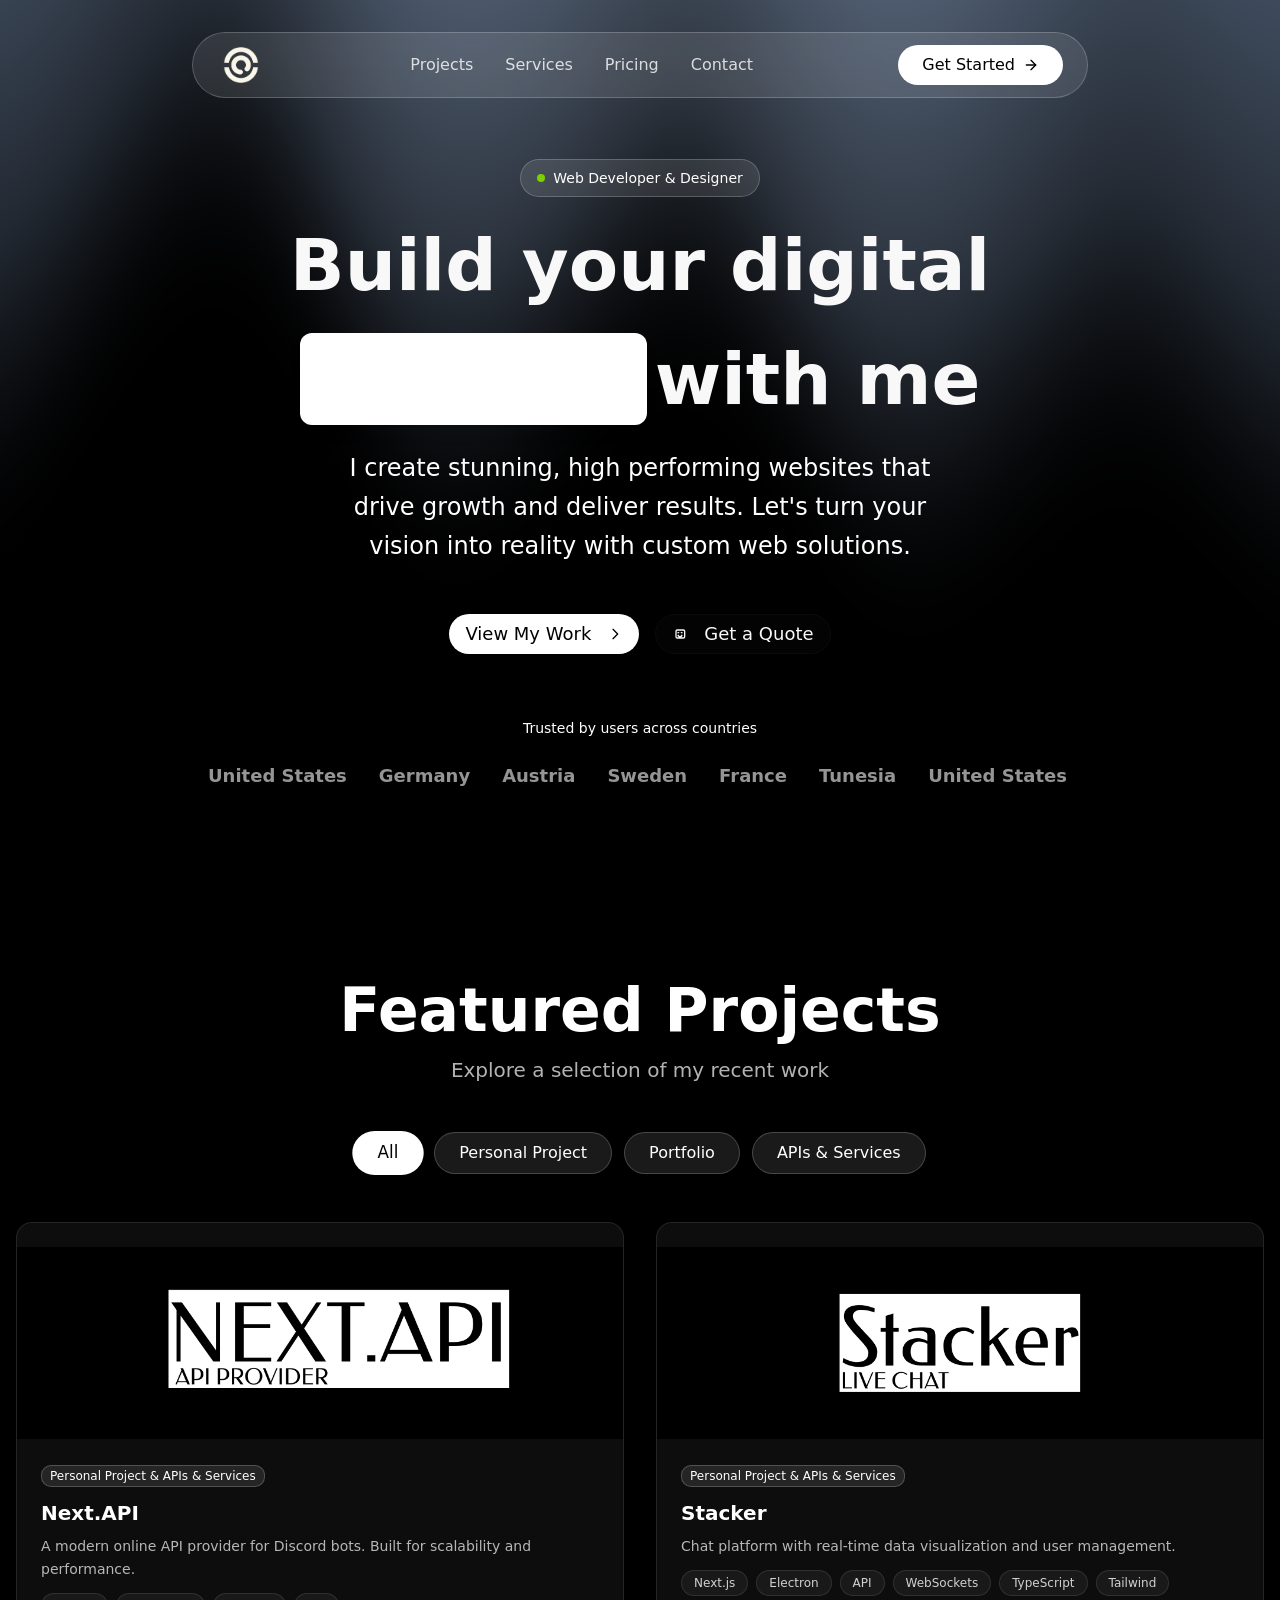
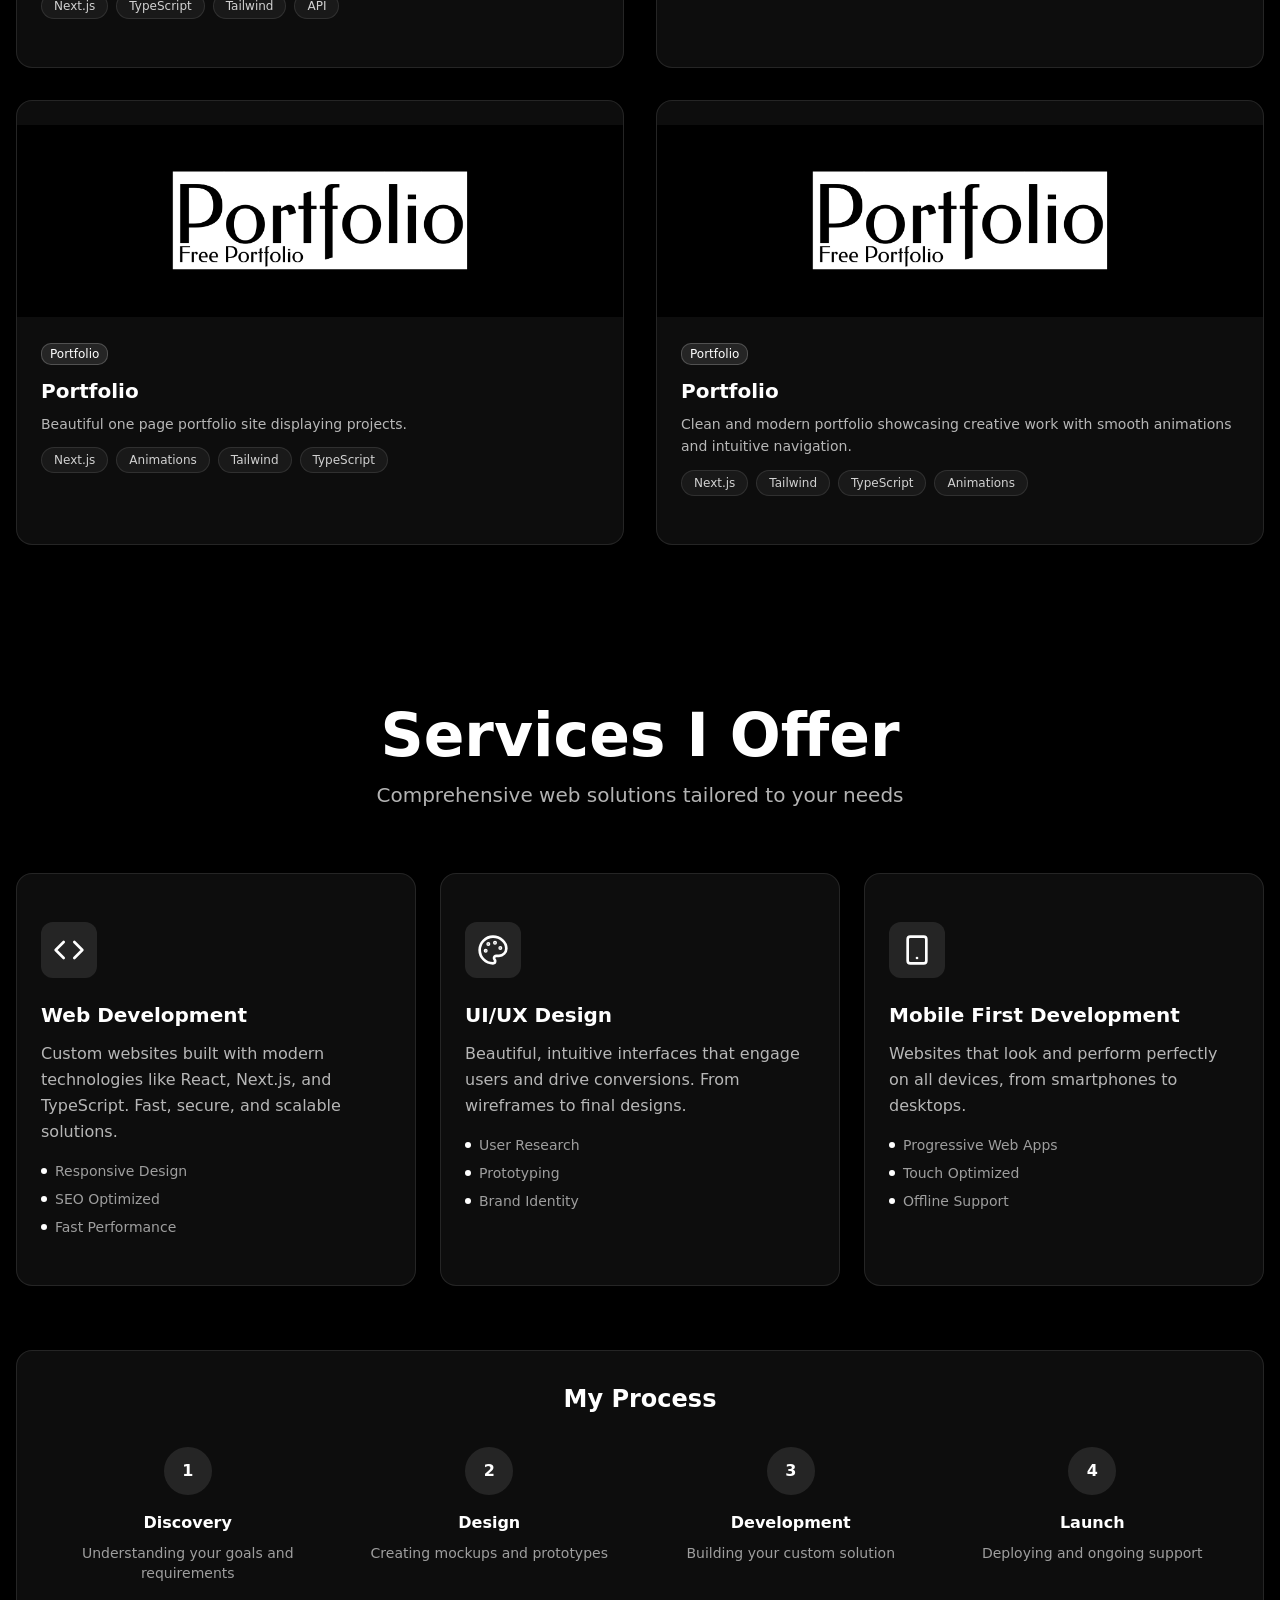
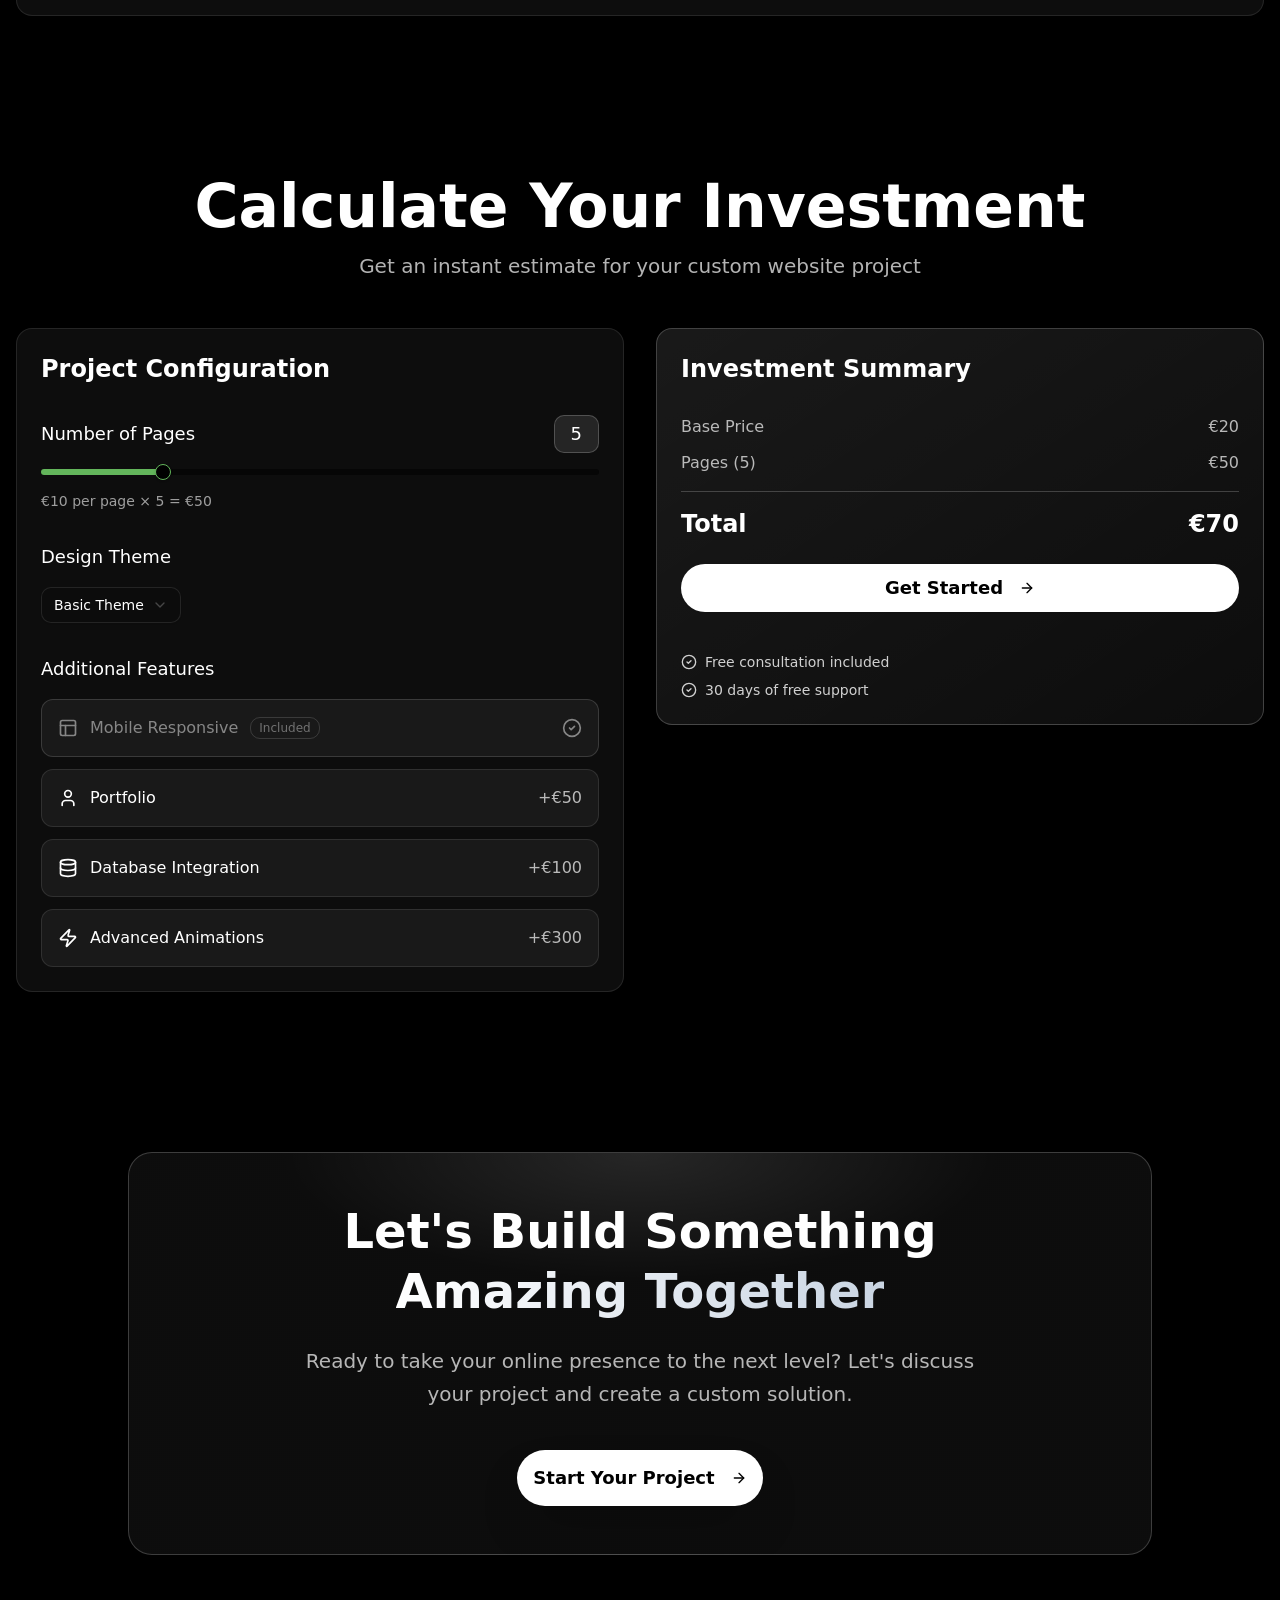
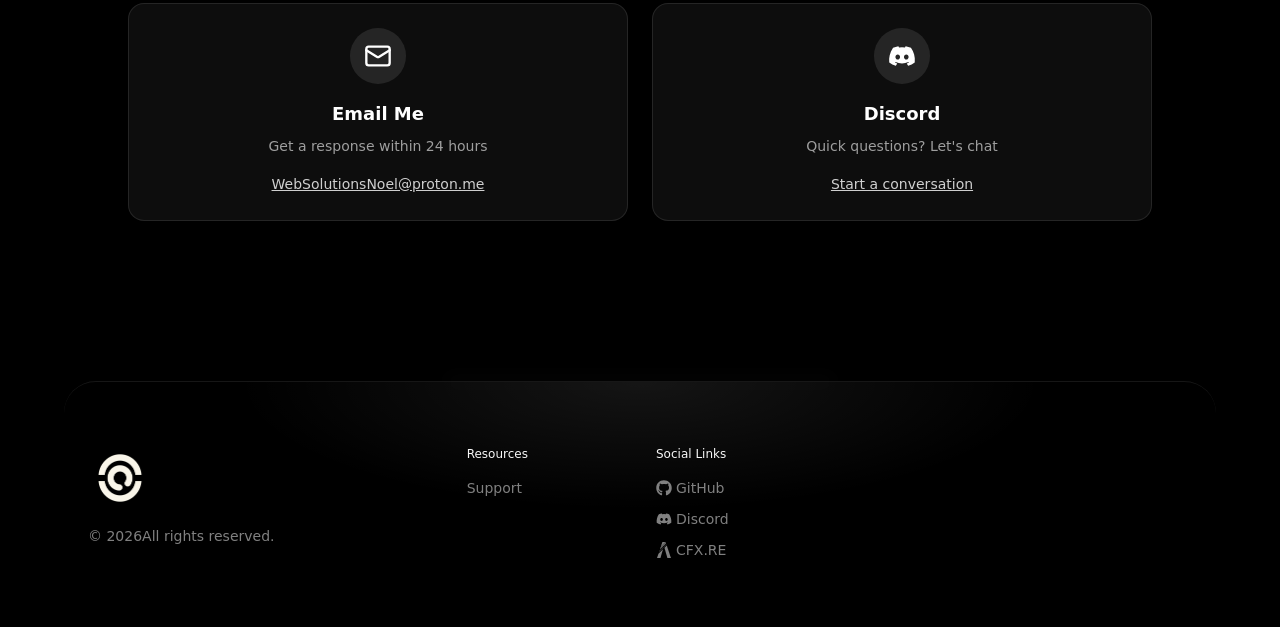
==== index.html @ 17b5c48a "Updates" ====
<!DOCTYPE html><html lang="en" class="dark"><head><meta charSet="utf-8"/><meta name="viewport" content="width=device-width, initial-scale=1"/><link rel="stylesheet" href="/_next/static/css/18ce98564cf520eb.css" data-precedence="next"/><link rel="stylesheet" href="/_next/static/css/416ecb03a6d5e87c.css" data-precedence="next"/><link rel="stylesheet" href="/_next/static/css/baee7882a41ba82a.css" data-precedence="next"/><link rel="preload" as="script" fetchPriority="low" href="/_next/static/chunks/webpack-cba8d3e4ab80542e.js"/><script src="/_next/static/chunks/fd9d1056-0615e1e217504726.js" async=""></script><script src="/_next/static/chunks/117-1be7ba964b44f80c.js" async=""></script><script src="/_next/static/chunks/main-app-a090657cf7859d7d.js" async=""></script><script src="/_next/static/chunks/30a37ab2-a32b960d9c6796cc.js" async=""></script><script src="/_next/static/chunks/8e1d74a4-1b5f8515a223e18b.js" async=""></script><script src="/_next/static/chunks/580-b83b6dfdb0a651ab.js" async=""></script><script src="/_next/static/chunks/app/page-b937901d88fe064f.js" async=""></script><script src="/_next/static/chunks/app/layout-2f28a47fcba1e116.js" async=""></script><title>Noel Portfolio</title><meta name="description" content="I&#x27;m a professional web developer creating stunning, high performing websites. View my projects and get a custom quote for your next website."/><script src="/_next/static/chunks/polyfills-42372ed130431b0a.js" noModule=""></script></head><body class="font-sans antialiased __variable_b75cb0 __variable_97f5e1"><!--$--><div class="fixed inset-0 bg-black pointer-events-none transition-opacity duration-300 ease-in-out z-100 opacity-0"></div><div class="transition-opacity duration-500 ease-in-out opacity-100"><div class="min-h-screen bg-black overflow-hidden"><main class="min-h-screen relative overflow-hidden"><div class="fixed inset-0 w-full h-full"><div class="aurora-container"></div></div><div class="relative z-10"><nav class="fixed top-4 md:top-8 left-1/2 -translate-x-1/2 z-50 transition-all duration-500 translate-y-0 opacity-100 opacity-0 translate-y-4" style="transition:opacity 0.8s ease-out, transform 0.8s ease-out"><div class="w-[90vw] max-w-xs md:max-w-4xl mx-auto"><div class="bg-white/10 backdrop-blur-md border border-white/20 rounded-full px-4 py-3 md:px-6 md:py-2"><div class="flex items-center justify-between"><a class="flex items-center hover:scale-105 transition-transform duration-200 cursor-pointer" href="/"><div class="w-10 h-10 md:w-12 md:h-12 flex items-center justify-center"><img alt="Noel Logo" loading="lazy" width="40" height="40" decoding="async" data-nimg="1" class="w-full h-full object-contain" style="color:transparent" src="/images/logo.png"/></div></a><div class="hidden md:flex items-center space-x-8"><button class="text-white/80 hover:text-white hover:scale-105 transition-all duration-200 font-medium cursor-pointer">Projects</button><button class="text-white/80 hover:text-white hover:scale-105 transition-all duration-200 font-medium cursor-pointer">Services</button><button class="text-white/80 hover:text-white hover:scale-105 transition-all duration-200 font-medium cursor-pointer">Pricing</button><button class="text-white/80 hover:text-white hover:scale-105 transition-all duration-200 font-medium cursor-pointer">Contact</button></div><div class="hidden md:block"><button class="relative bg-white hover:bg-gray-50 text-black font-medium px-6 py-2 rounded-full flex items-center transition-all duration-300 hover:scale-105 hover:shadow-lg cursor-pointer group"><span class="mr-2">Get Started</span><svg xmlns="http://www.w3.org/2000/svg" width="16" height="16" viewBox="0 0 24 24" fill="none" stroke="currentColor" stroke-width="2" stroke-linecap="round" stroke-linejoin="round" class="lucide lucide-arrow-right transition-transform duration-300 group-hover:translate-x-1"><path d="M5 12h14"></path><path d="m12 5 7 7-7 7"></path></svg></button></div><button class="md:hidden text-white hover:scale-110 transition-transform duration-200 cursor-pointer"><div class="relative w-6 h-6"><svg xmlns="http://www.w3.org/2000/svg" width="24" height="24" viewBox="0 0 24 24" fill="none" stroke="currentColor" stroke-width="2" stroke-linecap="round" stroke-linejoin="round" class="lucide lucide-menu absolute inset-0 transition-all duration-300 opacity-100 rotate-0 scale-100"><line x1="4" x2="20" y1="12" y2="12"></line><line x1="4" x2="20" y1="6" y2="6"></line><line x1="4" x2="20" y1="18" y2="18"></line></svg><svg xmlns="http://www.w3.org/2000/svg" width="24" height="24" viewBox="0 0 24 24" fill="none" stroke="currentColor" stroke-width="2" stroke-linecap="round" stroke-linejoin="round" class="lucide lucide-x absolute inset-0 transition-all duration-300 opacity-0 -rotate-180 scale-75"><path d="M18 6 6 18"></path><path d="m6 6 12 12"></path></svg></div></button></div></div></div><div class="md:hidden relative"><div class="fixed inset-0 bg-black/20 backdrop-blur-sm transition-all duration-300 opacity-0 pointer-events-none" style="top:0;left:0;right:0;bottom:0;z-index:-1"></div><div class="mt-2 w-[90vw] max-w-xs mx-auto transition-all duration-500 ease-out transform-gpu opacity-0 -translate-y-8 scale-95 pointer-events-none"><div class="bg-white/10 backdrop-blur-md border border-white/20 rounded-2xl p-4 shadow-2xl"><div class="flex flex-col space-y-1"><button class="text-white/80 hover:text-white hover:bg-white/10 rounded-lg px-3 py-3 text-left transition-all duration-300 font-medium cursor-pointer transform hover:scale-[1.02] hover:translate-x-1 " style="animation-delay:0ms">Projects</button><button class="text-white/80 hover:text-white hover:bg-white/10 rounded-lg px-3 py-3 text-left transition-all duration-300 font-medium cursor-pointer transform hover:scale-[1.02] hover:translate-x-1 " style="animation-delay:0ms">Services</button><button class="text-white/80 hover:text-white hover:bg-white/10 rounded-lg px-3 py-3 text-left transition-all duration-300 font-medium cursor-pointer transform hover:scale-[1.02] hover:translate-x-1 " style="animation-delay:0ms">Pricing</button><button class="text-white/80 hover:text-white hover:bg-white/10 rounded-lg px-3 py-3 text-left transition-all duration-300 font-medium cursor-pointer transform hover:scale-[1.02] hover:translate-x-1 " style="animation-delay:0ms">Contact</button><div class="h-px bg-white/10 my-2"></div><button class="relative bg-white hover:bg-gray-50 text-black font-medium px-6 py-3 rounded-full flex items-center transition-all duration-300 hover:scale-105 hover:shadow-lg cursor-pointer group transform " style="animation-delay:0ms"><span class="mr-2">Get Started</span><svg xmlns="http://www.w3.org/2000/svg" width="16" height="16" viewBox="0 0 24 24" fill="none" stroke="currentColor" stroke-width="2" stroke-linecap="round" stroke-linejoin="round" class="lucide lucide-arrow-right transition-transform duration-300 group-hover:translate-x-1"><path d="M5 12h14"></path><path d="m12 5 7 7-7 7"></path></svg></button></div></div></div></div></nav><section class="min-h-screen flex items-center justify-center px-4 py-20 relative"><div class="max-w-4xl mx-auto text-center relative z-10 animate-fade-in-hero"><div class="inline-flex items-center px-4 py-2 rounded-full bg-white/10 backdrop-blur-md border border-white/20 text-white text-sm font-medium mb-8 mt-12 animate-fade-in-badge"><span class="w-2 h-2 bg-lime-500 rounded-full mr-2 animate-pulse"></span>Web Developer &amp; Designer</div><h1 class="text-3xl sm:text-4xl md:text-6xl lg:text-7xl font-bold text-balance mb-6 animate-fade-in-heading"><span class="text-foreground">Build your digital</span><br/><span class="inline-flex items-center justify-center flex-wrap gap-2 mt-4 sm:mt-6 md:mt-8"><span class="text-rotate px-2 sm:px-2 md:px-3 bg-white text-black overflow-hidden py-1 sm:py-1 md:py-2 justify-center rounded-lg shadow-lg"><span class="text-rotate-sr-only">Presence</span><span class="text-rotate" aria-hidden="true"><span class="text-rotate-word overflow-hidden pb-1 sm:pb-1 md:pb-1"><span class="text-rotate-element" style="transform:none">P</span><span class="text-rotate-element" style="transform:none">r</span><span class="text-rotate-element" style="transform:none">e</span><span class="text-rotate-element" style="transform:none">s</span><span class="text-rotate-element" style="transform:none">e</span><span class="text-rotate-element" style="transform:none">n</span><span class="text-rotate-element" style="transform:none">c</span><span class="text-rotate-element" style="transform:none">e</span></span></span></span><span class="text-foreground">with me</span></span></h1><p class="text-base sm:text-xl md:text-2xl text-white text-balance max-w-sm sm:max-w-3xl mx-auto mb-8 sm:mb-12 leading-relaxed px-4 sm:px-0 animate-fade-in-subheading font-light">I create stunning, high performing websites that drive growth and deliver results. Let&#x27;s turn your vision into reality with custom web solutions.</p><div class="flex flex-col sm:flex-row items-center justify-center gap-4 mb-8 sm:mb-16 animate-fade-in-buttons"><button data-slot="button" class="inline-flex items-center justify-center gap-2 whitespace-nowrap disabled:pointer-events-none disabled:opacity-50 [&amp;_svg]:pointer-events-none [&amp;_svg:not([class*=&#x27;size-&#x27;])]:size-4 shrink-0 [&amp;_svg]:shrink-0 outline-none focus-visible:border-ring focus-visible:ring-ring/50 focus-visible:ring-[3px] aria-invalid:ring-destructive/20 dark:aria-invalid:ring-destructive/40 aria-invalid:border-destructive shadow-xs h-10 has-[&gt;svg]:px-4 bg-white text-black rounded-full px-8 py-4 text-lg font-medium transition-all duration-300 hover:bg-gray-50 hover:scale-105 hover:shadow-lg group cursor-pointer relative overflow-hidden">View My Work<svg class="ml-2 h-5 w-5 group-hover:translate-x-1 transition-transform" fill="none" stroke="currentColor" viewBox="0 0 24 24"><path stroke-linecap="round" stroke-linejoin="round" stroke-width="2" d="M9 5l7 7-7 7"></path></svg></button><button data-slot="button" class="inline-flex items-center justify-center gap-2 whitespace-nowrap disabled:pointer-events-none disabled:opacity-50 [&amp;_svg]:pointer-events-none [&amp;_svg:not([class*=&#x27;size-&#x27;])]:size-4 shrink-0 [&amp;_svg]:shrink-0 outline-none focus-visible:border-ring focus-visible:ring-ring/50 focus-visible:ring-[3px] aria-invalid:ring-destructive/20 dark:aria-invalid:ring-destructive/40 aria-invalid:border-destructive border shadow-xs hover:text-accent-foreground dark:bg-input/30 dark:border-input dark:hover:bg-input/50 h-10 has-[&gt;svg]:px-4 rounded-full px-8 py-4 text-lg font-medium border-border hover:bg-accent transition-all duration-200 hover:scale-105 group bg-transparent cursor-pointer"><svg class="mr-2 h-5 w-5 group-hover:scale-110 transition-transform" fill="none" stroke="currentColor" viewBox="0 0 24 24"><path stroke-linecap="round" stroke-linejoin="round" stroke-width="2" d="M14.828 14.828a4 4 0 01-5.656 0M9 10h1m4 0h1m-6 4h1m4 0h1m-6-8h8a2 2 0 012 2v8a2 2 0 01-2 2H8a2 2 0 01-2-2V8a2 2 0 012-2z"></path></svg>Get a Quote</button></div><div class="text-center px-4 hidden sm:block overflow-hidden animate-fade-in-trust"><p class="text-sm text-white mb-6">Trusted by users across countries</p><div class="relative overflow-hidden w-full max-w-4xl mx-auto"><div class="flex items-center gap-8 opacity-60 hover:opacity-80 transition-all duration-500 animate-slide-left"><div class="flex items-center gap-8 whitespace-nowrap"><div class="text-base sm:text-lg font-semibold">United States</div><div class="text-base sm:text-lg font-semibold">Germany</div><div class="text-base sm:text-lg font-semibold">Austria</div><div class="text-base sm:text-lg font-semibold">Sweden</div><div class="text-base sm:text-lg font-semibold">France</div><div class="text-base sm:text-lg font-semibold">Tunesia</div></div><div class="flex items-center gap-8 whitespace-nowrap"><div class="text-base sm:text-lg font-semibold">United States</div><div class="text-base sm:text-lg font-semibold">Germany</div><div class="text-base sm:text-lg font-semibold">Austria</div><div class="text-base sm:text-lg font-semibold">Sweden</div><div class="text-base sm:text-lg font-semibold">France</div><div class="text-base sm:text-lg font-semibold">Tunesia</div></div></div></div></div><div class="text-center px-4 mb-8 sm:hidden overflow-hidden animate-fade-in-trust"><p class="text-sm text-white mb-6">Trusted by users across countries</p><div class="relative overflow-hidden w-full max-w-sm mx-auto"><div class="absolute left-0 top-0 w-8 h-full bg-linear-to-r from-black to-transparent z-10 pointer-events-none"></div><div class="absolute right-0 top-0 w-8 h-full bg-linear-to-l from-black to-transparent z-10 pointer-events-none"></div><div class="flex items-center gap-6 opacity-60 animate-slide-left-mobile"><div class="flex items-center gap-6 whitespace-nowrap"><div class="text-sm font-semibold">United States</div><div class="text-sm font-semibold">Germany</div><div class="text-sm font-semibold">Austria</div><div class="text-sm font-semibold">Sweden</div><div class="text-sm font-semibold">France</div><div class="text-sm font-semibold">Tunesia</div></div><div class="flex items-center gap-6 whitespace-nowrap"><div class="text-sm font-semibold">United States</div><div class="text-sm font-semibold">Germany</div><div class="text-sm font-semibold">Austria</div><div class="text-sm font-semibold">Sweden</div><div class="text-sm font-semibold">France</div><div class="text-sm font-semibold">Tunesia</div></div></div></div></div></div></section><section id="projects" class="py-20 px-4 relative"><div class="max-w-7xl mx-auto"><div class="text-center mb-12"><h2 class="text-4xl sm:text-5xl md:text-6xl font-bold text-white mb-4 text-balance">Featured Projects</h2><p class="text-lg sm:text-xl text-white/70 max-w-2xl mx-auto text-balance">Explore a selection of my recent work</p></div><div class="flex flex-wrap justify-center gap-3 mb-12"><button class="px-6 py-2 rounded-full font-medium transition-all duration-300 bg-white text-black shadow-lg scale-105">All</button><button class="px-6 py-2 rounded-full font-medium transition-all duration-300 bg-white/10 text-white hover:bg-white/20 border border-white/20">Personal Project</button><button class="px-6 py-2 rounded-full font-medium transition-all duration-300 bg-white/10 text-white hover:bg-white/20 border border-white/20">Portfolio</button><button class="px-6 py-2 rounded-full font-medium transition-all duration-300 bg-white/10 text-white hover:bg-white/20 border border-white/20">APIs &amp; Services</button></div><div class="grid grid-cols-1 md:grid-cols-2 lg:grid-cols-2 gap-8"><div data-slot="card" class="text-card-foreground flex flex-col gap-6 rounded-xl border py-6 shadow-sm bg-white/5 backdrop-blur-md border-white/10 hover:border-white/30 transition-all duration-300 hover:scale-105 group overflow-hidden" style="animation:fade-in-up 0.6s ease-out forwards;animation-delay:0ms;opacity:0"><div data-slot="card-content" class="p-0"><div class="relative h-48 overflow-hidden"><img alt="Next.API" loading="lazy" decoding="async" data-nimg="fill" class="object-cover transition-transform duration-500 group-hover:scale-110" style="position:absolute;height:100%;width:100%;left:0;top:0;right:0;bottom:0;color:transparent" src="/images/NextAPI.png"/><div class="absolute inset-0 bg-linear-to-t from-black/60 to-transparent opacity-0 group-hover:opacity-100 transition-opacity duration-300"></div><div class="absolute inset-0 flex items-center justify-center gap-4 opacity-0 group-hover:opacity-100 transition-opacity duration-300"><a href="#" class="p-3 bg-white rounded-full hover:scale-110 transition-transform" aria-label="View live site"><svg xmlns="http://www.w3.org/2000/svg" width="24" height="24" viewBox="0 0 24 24" fill="none" stroke="currentColor" stroke-width="2" stroke-linecap="round" stroke-linejoin="round" class="lucide lucide-external-link w-5 h-5 text-black"><path d="M15 3h6v6"></path><path d="M10 14 21 3"></path><path d="M18 13v6a2 2 0 0 1-2 2H5a2 2 0 0 1-2-2V8a2 2 0 0 1 2-2h6"></path></svg></a><a href="#" class="p-3 bg-white rounded-full hover:scale-110 transition-transform" aria-label="View source code"><svg xmlns="http://www.w3.org/2000/svg" width="24" height="24" viewBox="0 0 24 24" fill="none" stroke="currentColor" stroke-width="2" stroke-linecap="round" stroke-linejoin="round" class="lucide lucide-github w-5 h-5 text-black"><path d="M15 22v-4a4.8 4.8 0 0 0-1-3.5c3 0 6-2 6-5.5.08-1.25-.27-2.48-1-3.5.28-1.15.28-2.35 0-3.5 0 0-1 0-3 1.5-2.64-.5-5.36-.5-8 0C6 2 5 2 5 2c-.3 1.15-.3 2.35 0 3.5A5.403 5.403 0 0 0 4 9c0 3.5 3 5.5 6 5.5-.39.49-.68 1.05-.85 1.65-.17.6-.22 1.23-.15 1.85v4"></path><path d="M9 18c-4.51 2-5-2-7-2"></path></svg></a></div></div><div class="p-6"><div class="mb-3"><span data-slot="badge" class="inline-flex items-center justify-center rounded-md border px-2 py-0.5 text-xs font-medium w-fit whitespace-nowrap shrink-0 [&amp;&gt;svg]:size-3 gap-1 [&amp;&gt;svg]:pointer-events-none focus-visible:border-ring focus-visible:ring-ring/50 focus-visible:ring-[3px] aria-invalid:ring-destructive/20 dark:aria-invalid:ring-destructive/40 aria-invalid:border-destructive transition-[color,box-shadow] overflow-hidden [a&amp;]:hover:bg-secondary/90 bg-white/10 text-white border-white/20 mb-3">Personal Project &amp; APIs &amp; Services</span><h3 class="text-xl font-bold text-white mb-2">Next.API</h3><p class="text-white/70 text-sm leading-relaxed">A modern online API provider for Discord bots. Built for scalability and performance.</p></div><div class="flex flex-wrap gap-2"><span class="text-xs px-3 py-1 bg-white/5 border border-white/10 rounded-full text-white/80">Next.js</span><span class="text-xs px-3 py-1 bg-white/5 border border-white/10 rounded-full text-white/80">TypeScript</span><span class="text-xs px-3 py-1 bg-white/5 border border-white/10 rounded-full text-white/80">Tailwind</span><span class="text-xs px-3 py-1 bg-white/5 border border-white/10 rounded-full text-white/80">API</span></div></div></div></div><div data-slot="card" class="text-card-foreground flex flex-col gap-6 rounded-xl border py-6 shadow-sm bg-white/5 backdrop-blur-md border-white/10 hover:border-white/30 transition-all duration-300 hover:scale-105 group overflow-hidden" style="animation:fade-in-up 0.6s ease-out forwards;animation-delay:100ms;opacity:0"><div data-slot="card-content" class="p-0"><div class="relative h-48 overflow-hidden"><img alt="Stacker" loading="lazy" decoding="async" data-nimg="fill" class="object-cover transition-transform duration-500 group-hover:scale-110" style="position:absolute;height:100%;width:100%;left:0;top:0;right:0;bottom:0;color:transparent" src="/images/Stacker.png"/><div class="absolute inset-0 bg-linear-to-t from-black/60 to-transparent opacity-0 group-hover:opacity-100 transition-opacity duration-300"></div><div class="absolute inset-0 flex items-center justify-center gap-4 opacity-0 group-hover:opacity-100 transition-opacity duration-300"><a href="#" class="p-3 bg-white rounded-full hover:scale-110 transition-transform" aria-label="View live site"><svg xmlns="http://www.w3.org/2000/svg" width="24" height="24" viewBox="0 0 24 24" fill="none" stroke="currentColor" stroke-width="2" stroke-linecap="round" stroke-linejoin="round" class="lucide lucide-external-link w-5 h-5 text-black"><path d="M15 3h6v6"></path><path d="M10 14 21 3"></path><path d="M18 13v6a2 2 0 0 1-2 2H5a2 2 0 0 1-2-2V8a2 2 0 0 1 2-2h6"></path></svg></a><a href="#" class="p-3 bg-white rounded-full hover:scale-110 transition-transform" aria-label="View source code"><svg xmlns="http://www.w3.org/2000/svg" width="24" height="24" viewBox="0 0 24 24" fill="none" stroke="currentColor" stroke-width="2" stroke-linecap="round" stroke-linejoin="round" class="lucide lucide-github w-5 h-5 text-black"><path d="M15 22v-4a4.8 4.8 0 0 0-1-3.5c3 0 6-2 6-5.5.08-1.25-.27-2.48-1-3.5.28-1.15.28-2.35 0-3.5 0 0-1 0-3 1.5-2.64-.5-5.36-.5-8 0C6 2 5 2 5 2c-.3 1.15-.3 2.35 0 3.5A5.403 5.403 0 0 0 4 9c0 3.5 3 5.5 6 5.5-.39.49-.68 1.05-.85 1.65-.17.6-.22 1.23-.15 1.85v4"></path><path d="M9 18c-4.51 2-5-2-7-2"></path></svg></a></div></div><div class="p-6"><div class="mb-3"><span data-slot="badge" class="inline-flex items-center justify-center rounded-md border px-2 py-0.5 text-xs font-medium w-fit whitespace-nowrap shrink-0 [&amp;&gt;svg]:size-3 gap-1 [&amp;&gt;svg]:pointer-events-none focus-visible:border-ring focus-visible:ring-ring/50 focus-visible:ring-[3px] aria-invalid:ring-destructive/20 dark:aria-invalid:ring-destructive/40 aria-invalid:border-destructive transition-[color,box-shadow] overflow-hidden [a&amp;]:hover:bg-secondary/90 bg-white/10 text-white border-white/20 mb-3">Personal Project &amp; APIs &amp; Services</span><h3 class="text-xl font-bold text-white mb-2">Stacker</h3><p class="text-white/70 text-sm leading-relaxed">Chat platform with real-time data visualization and user management.</p></div><div class="flex flex-wrap gap-2"><span class="text-xs px-3 py-1 bg-white/5 border border-white/10 rounded-full text-white/80">Next.js</span><span class="text-xs px-3 py-1 bg-white/5 border border-white/10 rounded-full text-white/80">Electron</span><span class="text-xs px-3 py-1 bg-white/5 border border-white/10 rounded-full text-white/80">API</span><span class="text-xs px-3 py-1 bg-white/5 border border-white/10 rounded-full text-white/80">WebSockets</span><span class="text-xs px-3 py-1 bg-white/5 border border-white/10 rounded-full text-white/80">TypeScript</span><span class="text-xs px-3 py-1 bg-white/5 border border-white/10 rounded-full text-white/80">Tailwind</span></div></div></div></div><div data-slot="card" class="text-card-foreground flex flex-col gap-6 rounded-xl border py-6 shadow-sm bg-white/5 backdrop-blur-md border-white/10 hover:border-white/30 transition-all duration-300 hover:scale-105 group overflow-hidden" style="animation:fade-in-up 0.6s ease-out forwards;animation-delay:200ms;opacity:0"><div data-slot="card-content" class="p-0"><div class="relative h-48 overflow-hidden"><img alt="Portfolio" loading="lazy" decoding="async" data-nimg="fill" class="object-cover transition-transform duration-500 group-hover:scale-110" style="position:absolute;height:100%;width:100%;left:0;top:0;right:0;bottom:0;color:transparent" src="/images/Portfolio.png"/><div class="absolute inset-0 bg-linear-to-t from-black/60 to-transparent opacity-0 group-hover:opacity-100 transition-opacity duration-300"></div><div class="absolute inset-0 flex items-center justify-center gap-4 opacity-0 group-hover:opacity-100 transition-opacity duration-300"><a href="#" class="p-3 bg-white rounded-full hover:scale-110 transition-transform" aria-label="View live site"><svg xmlns="http://www.w3.org/2000/svg" width="24" height="24" viewBox="0 0 24 24" fill="none" stroke="currentColor" stroke-width="2" stroke-linecap="round" stroke-linejoin="round" class="lucide lucide-external-link w-5 h-5 text-black"><path d="M15 3h6v6"></path><path d="M10 14 21 3"></path><path d="M18 13v6a2 2 0 0 1-2 2H5a2 2 0 0 1-2-2V8a2 2 0 0 1 2-2h6"></path></svg></a><a href="#" class="p-3 bg-white rounded-full hover:scale-110 transition-transform" aria-label="View source code"><svg xmlns="http://www.w3.org/2000/svg" width="24" height="24" viewBox="0 0 24 24" fill="none" stroke="currentColor" stroke-width="2" stroke-linecap="round" stroke-linejoin="round" class="lucide lucide-github w-5 h-5 text-black"><path d="M15 22v-4a4.8 4.8 0 0 0-1-3.5c3 0 6-2 6-5.5.08-1.25-.27-2.48-1-3.5.28-1.15.28-2.35 0-3.5 0 0-1 0-3 1.5-2.64-.5-5.36-.5-8 0C6 2 5 2 5 2c-.3 1.15-.3 2.35 0 3.5A5.403 5.403 0 0 0 4 9c0 3.5 3 5.5 6 5.5-.39.49-.68 1.05-.85 1.65-.17.6-.22 1.23-.15 1.85v4"></path><path d="M9 18c-4.51 2-5-2-7-2"></path></svg></a></div></div><div class="p-6"><div class="mb-3"><span data-slot="badge" class="inline-flex items-center justify-center rounded-md border px-2 py-0.5 text-xs font-medium w-fit whitespace-nowrap shrink-0 [&amp;&gt;svg]:size-3 gap-1 [&amp;&gt;svg]:pointer-events-none focus-visible:border-ring focus-visible:ring-ring/50 focus-visible:ring-[3px] aria-invalid:ring-destructive/20 dark:aria-invalid:ring-destructive/40 aria-invalid:border-destructive transition-[color,box-shadow] overflow-hidden [a&amp;]:hover:bg-secondary/90 bg-white/10 text-white border-white/20 mb-3">Portfolio</span><h3 class="text-xl font-bold text-white mb-2">Portfolio</h3><p class="text-white/70 text-sm leading-relaxed">Beautiful one page portfolio site displaying projects.</p></div><div class="flex flex-wrap gap-2"><span class="text-xs px-3 py-1 bg-white/5 border border-white/10 rounded-full text-white/80">Next.js</span><span class="text-xs px-3 py-1 bg-white/5 border border-white/10 rounded-full text-white/80">Animations</span><span class="text-xs px-3 py-1 bg-white/5 border border-white/10 rounded-full text-white/80">Tailwind</span><span class="text-xs px-3 py-1 bg-white/5 border border-white/10 rounded-full text-white/80">TypeScript</span></div></div></div></div><div data-slot="card" class="text-card-foreground flex flex-col gap-6 rounded-xl border py-6 shadow-sm bg-white/5 backdrop-blur-md border-white/10 hover:border-white/30 transition-all duration-300 hover:scale-105 group overflow-hidden" style="animation:fade-in-up 0.6s ease-out forwards;animation-delay:300ms;opacity:0"><div data-slot="card-content" class="p-0"><div class="relative h-48 overflow-hidden"><img alt="Portfolio" loading="lazy" decoding="async" data-nimg="fill" class="object-cover transition-transform duration-500 group-hover:scale-110" style="position:absolute;height:100%;width:100%;left:0;top:0;right:0;bottom:0;color:transparent" src="/images/Portfolio.png"/><div class="absolute inset-0 bg-linear-to-t from-black/60 to-transparent opacity-0 group-hover:opacity-100 transition-opacity duration-300"></div><div class="absolute inset-0 flex items-center justify-center gap-4 opacity-0 group-hover:opacity-100 transition-opacity duration-300"><a href="#" class="p-3 bg-white rounded-full hover:scale-110 transition-transform" aria-label="View live site"><svg xmlns="http://www.w3.org/2000/svg" width="24" height="24" viewBox="0 0 24 24" fill="none" stroke="currentColor" stroke-width="2" stroke-linecap="round" stroke-linejoin="round" class="lucide lucide-external-link w-5 h-5 text-black"><path d="M15 3h6v6"></path><path d="M10 14 21 3"></path><path d="M18 13v6a2 2 0 0 1-2 2H5a2 2 0 0 1-2-2V8a2 2 0 0 1 2-2h6"></path></svg></a><a href="#" class="p-3 bg-white rounded-full hover:scale-110 transition-transform" aria-label="View source code"><svg xmlns="http://www.w3.org/2000/svg" width="24" height="24" viewBox="0 0 24 24" fill="none" stroke="currentColor" stroke-width="2" stroke-linecap="round" stroke-linejoin="round" class="lucide lucide-github w-5 h-5 text-black"><path d="M15 22v-4a4.8 4.8 0 0 0-1-3.5c3 0 6-2 6-5.5.08-1.25-.27-2.48-1-3.5.28-1.15.28-2.35 0-3.5 0 0-1 0-3 1.5-2.64-.5-5.36-.5-8 0C6 2 5 2 5 2c-.3 1.15-.3 2.35 0 3.5A5.403 5.403 0 0 0 4 9c0 3.5 3 5.5 6 5.5-.39.49-.68 1.05-.85 1.65-.17.6-.22 1.23-.15 1.85v4"></path><path d="M9 18c-4.51 2-5-2-7-2"></path></svg></a></div></div><div class="p-6"><div class="mb-3"><span data-slot="badge" class="inline-flex items-center justify-center rounded-md border px-2 py-0.5 text-xs font-medium w-fit whitespace-nowrap shrink-0 [&amp;&gt;svg]:size-3 gap-1 [&amp;&gt;svg]:pointer-events-none focus-visible:border-ring focus-visible:ring-ring/50 focus-visible:ring-[3px] aria-invalid:ring-destructive/20 dark:aria-invalid:ring-destructive/40 aria-invalid:border-destructive transition-[color,box-shadow] overflow-hidden [a&amp;]:hover:bg-secondary/90 bg-white/10 text-white border-white/20 mb-3">Portfolio</span><h3 class="text-xl font-bold text-white mb-2">Portfolio</h3><p class="text-white/70 text-sm leading-relaxed">Clean and modern portfolio showcasing creative work with smooth animations and intuitive navigation.</p></div><div class="flex flex-wrap gap-2"><span class="text-xs px-3 py-1 bg-white/5 border border-white/10 rounded-full text-white/80">Next.js</span><span class="text-xs px-3 py-1 bg-white/5 border border-white/10 rounded-full text-white/80">Tailwind</span><span class="text-xs px-3 py-1 bg-white/5 border border-white/10 rounded-full text-white/80">TypeScript</span><span class="text-xs px-3 py-1 bg-white/5 border border-white/10 rounded-full text-white/80">Animations</span></div></div></div></div></div></div></section><section id="services" class="py-20 px-4 relative"><div class="max-w-7xl mx-auto"><div class="text-center mb-16 transition-all duration-1000 opacity-0 translate-y-8"><h2 class="text-4xl sm:text-5xl md:text-6xl font-bold text-white mb-4 text-balance">Services I Offer</h2><p class="text-lg sm:text-xl text-white/70 max-w-2xl mx-auto text-balance">Comprehensive web solutions tailored to your needs</p></div><div class="grid grid-cols-1 md:grid-cols-2 lg:grid-cols-3 gap-6"><div data-slot="card" class="text-card-foreground flex flex-col gap-6 rounded-xl border py-6 shadow-sm bg-white/5 backdrop-blur-md border-white/10 hover:border-white/30 transition-all duration-500 hover:bg-white/10 group opacity-0" style="animation-delay:0ms"><div data-slot="card-content" class="p-6"><div class="mb-4 p-3 bg-white/10 rounded-lg inline-block group-hover:bg-white/20 transition-colors duration-300"><svg xmlns="http://www.w3.org/2000/svg" width="24" height="24" viewBox="0 0 24 24" fill="none" stroke="currentColor" stroke-width="2" stroke-linecap="round" stroke-linejoin="round" class="lucide lucide-code w-8 h-8 text-white"><polyline points="16 18 22 12 16 6"></polyline><polyline points="8 6 2 12 8 18"></polyline></svg></div><h3 class="text-xl font-bold text-white mb-3">Web Development</h3><p class="text-white/70 mb-4 leading-relaxed">Custom websites built with modern technologies like React, Next.js, and TypeScript. Fast, secure, and scalable solutions.</p><div class="space-y-2"><div class="flex items-center gap-2"><div class="w-1.5 h-1.5 bg-white rounded-full"></div><span class="text-sm text-white/60">Responsive Design</span></div><div class="flex items-center gap-2"><div class="w-1.5 h-1.5 bg-white rounded-full"></div><span class="text-sm text-white/60">SEO Optimized</span></div><div class="flex items-center gap-2"><div class="w-1.5 h-1.5 bg-white rounded-full"></div><span class="text-sm text-white/60">Fast Performance</span></div></div></div></div><div data-slot="card" class="text-card-foreground flex flex-col gap-6 rounded-xl border py-6 shadow-sm bg-white/5 backdrop-blur-md border-white/10 hover:border-white/30 transition-all duration-500 hover:bg-white/10 group opacity-0" style="animation-delay:0ms"><div data-slot="card-content" class="p-6"><div class="mb-4 p-3 bg-white/10 rounded-lg inline-block group-hover:bg-white/20 transition-colors duration-300"><svg xmlns="http://www.w3.org/2000/svg" width="24" height="24" viewBox="0 0 24 24" fill="none" stroke="currentColor" stroke-width="2" stroke-linecap="round" stroke-linejoin="round" class="lucide lucide-palette w-8 h-8 text-white"><circle cx="13.5" cy="6.5" r=".5" fill="currentColor"></circle><circle cx="17.5" cy="10.5" r=".5" fill="currentColor"></circle><circle cx="8.5" cy="7.5" r=".5" fill="currentColor"></circle><circle cx="6.5" cy="12.5" r=".5" fill="currentColor"></circle><path d="M12 2C6.5 2 2 6.5 2 12s4.5 10 10 10c.926 0 1.648-.746 1.648-1.688 0-.437-.18-.835-.437-1.125-.29-.289-.438-.652-.438-1.125a1.64 1.64 0 0 1 1.668-1.668h1.996c3.051 0 5.555-2.503 5.555-5.554C21.965 6.012 17.461 2 12 2z"></path></svg></div><h3 class="text-xl font-bold text-white mb-3">UI/UX Design</h3><p class="text-white/70 mb-4 leading-relaxed">Beautiful, intuitive interfaces that engage users and drive conversions. From wireframes to final designs.</p><div class="space-y-2"><div class="flex items-center gap-2"><div class="w-1.5 h-1.5 bg-white rounded-full"></div><span class="text-sm text-white/60">User Research</span></div><div class="flex items-center gap-2"><div class="w-1.5 h-1.5 bg-white rounded-full"></div><span class="text-sm text-white/60">Prototyping</span></div><div class="flex items-center gap-2"><div class="w-1.5 h-1.5 bg-white rounded-full"></div><span class="text-sm text-white/60">Brand Identity</span></div></div></div></div><div data-slot="card" class="text-card-foreground flex flex-col gap-6 rounded-xl border py-6 shadow-sm bg-white/5 backdrop-blur-md border-white/10 hover:border-white/30 transition-all duration-500 hover:bg-white/10 group opacity-0" style="animation-delay:0ms"><div data-slot="card-content" class="p-6"><div class="mb-4 p-3 bg-white/10 rounded-lg inline-block group-hover:bg-white/20 transition-colors duration-300"><svg xmlns="http://www.w3.org/2000/svg" width="24" height="24" viewBox="0 0 24 24" fill="none" stroke="currentColor" stroke-width="2" stroke-linecap="round" stroke-linejoin="round" class="lucide lucide-smartphone w-8 h-8 text-white"><rect width="14" height="20" x="5" y="2" rx="2" ry="2"></rect><path d="M12 18h.01"></path></svg></div><h3 class="text-xl font-bold text-white mb-3">Mobile First Development</h3><p class="text-white/70 mb-4 leading-relaxed">Websites that look and perform perfectly on all devices, from smartphones to desktops.</p><div class="space-y-2"><div class="flex items-center gap-2"><div class="w-1.5 h-1.5 bg-white rounded-full"></div><span class="text-sm text-white/60">Progressive Web Apps</span></div><div class="flex items-center gap-2"><div class="w-1.5 h-1.5 bg-white rounded-full"></div><span class="text-sm text-white/60">Touch Optimized</span></div><div class="flex items-center gap-2"><div class="w-1.5 h-1.5 bg-white rounded-full"></div><span class="text-sm text-white/60">Offline Support</span></div></div></div></div></div><div class="mt-16 bg-white/5 backdrop-blur-md border border-white/10 rounded-2xl p-8 transition-all duration-1000 delay-700 opacity-0 translate-y-8"><h3 class="text-2xl font-bold text-white mb-8 text-center">My Process</h3><div class="grid grid-cols-1 md:grid-cols-4 gap-6"><div class="text-center"><div class="w-12 h-12 bg-white/10 rounded-full flex items-center justify-center mx-auto mb-4 text-white font-bold">1</div><h4 class="font-semibold text-white mb-2">Discovery</h4><p class="text-sm text-white/60">Understanding your goals and requirements</p></div><div class="text-center"><div class="w-12 h-12 bg-white/10 rounded-full flex items-center justify-center mx-auto mb-4 text-white font-bold">2</div><h4 class="font-semibold text-white mb-2">Design</h4><p class="text-sm text-white/60">Creating mockups and prototypes</p></div><div class="text-center"><div class="w-12 h-12 bg-white/10 rounded-full flex items-center justify-center mx-auto mb-4 text-white font-bold">3</div><h4 class="font-semibold text-white mb-2">Development</h4><p class="text-sm text-white/60">Building your custom solution</p></div><div class="text-center"><div class="w-12 h-12 bg-white/10 rounded-full flex items-center justify-center mx-auto mb-4 text-white font-bold">4</div><h4 class="font-semibold text-white mb-2">Launch</h4><p class="text-sm text-white/60">Deploying and ongoing support</p></div></div></div></div></section><section id="pricing" class="py-20 px-4 relative"><div class="max-w-7xl mx-auto"><div class="text-center mb-12"><h2 class="text-4xl sm:text-5xl md:text-6xl font-bold text-white mb-4 text-balance">Calculate Your Investment</h2><p class="text-lg sm:text-xl text-white/70 max-w-2xl mx-auto text-balance">Get an instant estimate for your custom website project</p></div><div class="grid lg:grid-cols-2 gap-8"><div data-slot="card" class="text-card-foreground flex flex-col gap-6 rounded-xl border py-6 shadow-sm bg-white/5 backdrop-blur-md border-white/10"><div data-slot="card-header" class="@container/card-header grid auto-rows-min grid-rows-[auto_auto] items-start gap-1.5 px-6 has-data-[slot=card-action]:grid-cols-[1fr_auto] [.border-b]:pb-6"><div data-slot="card-title" class="font-semibold text-2xl text-white">Project Configuration</div></div><div data-slot="card-content" class="px-6 space-y-8"><div class="space-y-4"><div class="flex justify-between items-center"><label data-slot="label" class="flex items-center gap-2 font-medium select-none group-data-[disabled=true]:pointer-events-none group-data-[disabled=true]:opacity-50 peer-disabled:cursor-not-allowed peer-disabled:opacity-50 text-white text-lg" for="pages">Number of Pages</label><span data-slot="badge" class="inline-flex items-center justify-center rounded-md border font-medium w-fit whitespace-nowrap shrink-0 [&amp;&gt;svg]:size-3 gap-1 [&amp;&gt;svg]:pointer-events-none focus-visible:border-ring focus-visible:ring-ring/50 focus-visible:ring-[3px] aria-invalid:ring-destructive/20 dark:aria-invalid:ring-destructive/40 aria-invalid:border-destructive transition-[color,box-shadow] overflow-hidden [a&amp;]:hover:bg-secondary/90 bg-white/10 text-white border-white/20 text-lg px-4 py-1">5</span></div><span dir="ltr" data-orientation="horizontal" aria-disabled="false" data-slot="slider" class="relative flex w-full touch-none items-center select-none data-[disabled]:opacity-50 data-[orientation=vertical]:h-full data-[orientation=vertical]:min-h-44 data-[orientation=vertical]:w-auto data-[orientation=vertical]:flex-col cursor-pointer" id="pages" style="--radix-slider-thumb-transform:translateX(-50%)"><span data-orientation="horizontal" data-slot="slider-track" class="bg-muted relative grow overflow-hidden rounded-full data-[orientation=horizontal]:h-1.5 data-[orientation=horizontal]:w-full data-[orientation=vertical]:h-full data-[orientation=vertical]:w-1.5"><span data-orientation="horizontal" data-slot="slider-range" class="bg-primary absolute data-[orientation=horizontal]:h-full data-[orientation=vertical]:w-full" style="left:0%;right:78.94736842105263%"></span></span><span style="transform:var(--radix-slider-thumb-transform);position:absolute;left:calc(0% + 0px)"><span role="slider" aria-valuemin="1" aria-valuemax="20" aria-orientation="horizontal" data-orientation="horizontal" tabindex="0" data-slot="slider-thumb" class="border-primary bg-background ring-ring/50 block size-4 shrink-0 rounded-full border shadow-sm transition-[color,box-shadow] hover:ring-4 focus-visible:ring-4 focus-visible:outline-hidden disabled:pointer-events-none disabled:opacity-50" style="display:none" data-radix-collection-item=""></span><input style="display:none"/></span></span><p class="text-sm text-white/60">€<!-- -->10<!-- --> per page × <!-- -->5<!-- --> = €<!-- -->50</p></div><div class="space-y-4"><label data-slot="label" class="flex items-center gap-2 font-medium select-none group-data-[disabled=true]:pointer-events-none group-data-[disabled=true]:opacity-50 peer-disabled:cursor-not-allowed peer-disabled:opacity-50 text-white text-lg" for="theme">Design Theme</label><button type="button" role="combobox" aria-controls="radix-:Rajb9ucq:" aria-expanded="false" aria-autocomplete="none" dir="ltr" data-state="closed" data-slot="select-trigger" data-size="default" class="data-[placeholder]:text-muted-foreground [&amp;_svg:not([class*=&#x27;text-&#x27;])]:text-muted-foreground focus-visible:border-ring focus-visible:ring-ring/50 aria-invalid:ring-destructive/20 dark:aria-invalid:ring-destructive/40 aria-invalid:border-destructive dark:bg-input/30 dark:hover:bg-input/50 flex w-fit items-center justify-between gap-2 rounded-md border px-3 py-2 text-sm whitespace-nowrap shadow-xs transition-[color,box-shadow] outline-none focus-visible:ring-[3px] disabled:cursor-not-allowed disabled:opacity-50 data-[size=default]:h-9 data-[size=sm]:h-8 *:data-[slot=select-value]:line-clamp-1 *:data-[slot=select-value]:flex *:data-[slot=select-value]:items-center *:data-[slot=select-value]:gap-2 [&amp;_svg]:pointer-events-none [&amp;_svg]:shrink-0 [&amp;_svg:not([class*=&#x27;size-&#x27;])]:size-4 bg-white/5 border-white/10 text-white" id="theme"><span data-slot="select-value" style="pointer-events:none"></span><svg xmlns="http://www.w3.org/2000/svg" width="24" height="24" viewBox="0 0 24 24" fill="none" stroke="currentColor" stroke-width="2" stroke-linecap="round" stroke-linejoin="round" class="lucide lucide-chevron-down size-4 opacity-50" aria-hidden="true"><path d="m6 9 6 6 6-6"></path></svg></button><select aria-hidden="true" tabindex="-1" style="position:absolute;border:0;width:1px;height:1px;padding:0;margin:-1px;overflow:hidden;clip:rect(0, 0, 0, 0);white-space:nowrap;word-wrap:normal"></select></div><div class="space-y-4"><label data-slot="label" class="flex items-center gap-2 font-medium select-none group-data-[disabled=true]:pointer-events-none group-data-[disabled=true]:opacity-50 peer-disabled:cursor-not-allowed peer-disabled:opacity-50 text-white text-lg">Additional Features</label><div class="space-y-3"><div class="flex items-center justify-between p-4 rounded-lg border transition-all bg-white/10 border-white/30 opacity-50"><div class="flex items-center gap-3"><svg xmlns="http://www.w3.org/2000/svg" width="24" height="24" viewBox="0 0 24 24" fill="none" stroke="currentColor" stroke-width="2" stroke-linecap="round" stroke-linejoin="round" class="lucide lucide-panels-top-left w-5 h-5 text-white"><rect width="18" height="18" x="3" y="3" rx="2"></rect><path d="M3 9h18"></path><path d="M9 21V9"></path></svg><span class="text-white">Mobile Responsive</span><span data-slot="badge" class="inline-flex items-center justify-center rounded-md border px-2 py-0.5 font-medium w-fit whitespace-nowrap shrink-0 [&amp;&gt;svg]:size-3 gap-1 [&amp;&gt;svg]:pointer-events-none focus-visible:border-ring focus-visible:ring-ring/50 focus-visible:ring-[3px] aria-invalid:ring-destructive/20 dark:aria-invalid:ring-destructive/40 aria-invalid:border-destructive transition-[color,box-shadow] overflow-hidden [a&amp;]:hover:bg-accent [a&amp;]:hover:text-accent-foreground text-xs border-white/30 text-white/80">Included</span></div><div class="flex items-center gap-3"><svg xmlns="http://www.w3.org/2000/svg" width="24" height="24" viewBox="0 0 24 24" fill="none" stroke="currentColor" stroke-width="2" stroke-linecap="round" stroke-linejoin="round" class="lucide lucide-circle-check w-5 h-5 text-white"><circle cx="12" cy="12" r="10"></circle><path d="m9 12 2 2 4-4"></path></svg></div></div><div class="flex items-center justify-between p-4 rounded-lg border transition-all bg-white/5 border-white/10 hover:border-white/20 cursor-pointer"><div class="flex items-center gap-3"><svg xmlns="http://www.w3.org/2000/svg" width="24" height="24" viewBox="0 0 24 24" fill="none" stroke="currentColor" stroke-width="2" stroke-linecap="round" stroke-linejoin="round" class="lucide lucide-user w-5 h-5 text-white"><path d="M19 21v-2a4 4 0 0 0-4-4H9a4 4 0 0 0-4 4v2"></path><circle cx="12" cy="7" r="4"></circle></svg><span class="text-white">Portfolio</span></div><div class="flex items-center gap-3"><span class="text-white/70">+€<!-- -->50</span></div></div><div class="flex items-center justify-between p-4 rounded-lg border transition-all bg-white/5 border-white/10 hover:border-white/20 cursor-pointer"><div class="flex items-center gap-3"><svg xmlns="http://www.w3.org/2000/svg" width="24" height="24" viewBox="0 0 24 24" fill="none" stroke="currentColor" stroke-width="2" stroke-linecap="round" stroke-linejoin="round" class="lucide lucide-database w-5 h-5 text-white"><ellipse cx="12" cy="5" rx="9" ry="3"></ellipse><path d="M3 5V19A9 3 0 0 0 21 19V5"></path><path d="M3 12A9 3 0 0 0 21 12"></path></svg><span class="text-white">Database Integration</span></div><div class="flex items-center gap-3"><span class="text-white/70">+€<!-- -->100</span></div></div><div class="flex items-center justify-between p-4 rounded-lg border transition-all bg-white/5 border-white/10 hover:border-white/20 cursor-pointer"><div class="flex items-center gap-3"><svg xmlns="http://www.w3.org/2000/svg" width="24" height="24" viewBox="0 0 24 24" fill="none" stroke="currentColor" stroke-width="2" stroke-linecap="round" stroke-linejoin="round" class="lucide lucide-zap w-5 h-5 text-white"><path d="M4 14a1 1 0 0 1-.78-1.63l9.9-10.2a.5.5 0 0 1 .86.46l-1.92 6.02A1 1 0 0 0 13 10h7a1 1 0 0 1 .78 1.63l-9.9 10.2a.5.5 0 0 1-.86-.46l1.92-6.02A1 1 0 0 0 11 14z"></path></svg><span class="text-white">Advanced Animations</span></div><div class="flex items-center gap-3"><span class="text-white/70">+€<!-- -->300</span></div></div></div></div></div></div><div class="space-y-6"><div data-slot="card" class="text-card-foreground flex flex-col gap-6 rounded-xl border py-6 shadow-sm bg-linear-to-br from-white/10 to-white/5 backdrop-blur-md border-white/20"><div data-slot="card-header" class="@container/card-header grid auto-rows-min grid-rows-[auto_auto] items-start gap-1.5 px-6 has-data-[slot=card-action]:grid-cols-[1fr_auto] [.border-b]:pb-6"><div data-slot="card-title" class="font-semibold text-2xl text-white">Investment Summary</div></div><div data-slot="card-content" class="px-6 space-y-6"><div class="space-y-3"><div class="flex justify-between text-white/70"><span>Base Price</span><span>€<!-- -->20</span></div><div class="flex justify-between text-white/70"><span>Pages (<!-- -->5<!-- -->)</span><span>€<!-- -->50</span></div><div class="h-px bg-white/20 my-4"></div><div class="flex justify-between text-white text-2xl font-bold"><span>Total</span><span>€<!-- -->70</span></div></div><button data-slot="button" class="inline-flex items-center justify-center gap-2 whitespace-nowrap transition-all disabled:pointer-events-none disabled:opacity-50 [&amp;_svg]:pointer-events-none [&amp;_svg:not([class*=&#x27;size-&#x27;])]:size-4 shrink-0 [&amp;_svg]:shrink-0 outline-none focus-visible:border-ring focus-visible:ring-ring/50 focus-visible:ring-[3px] aria-invalid:ring-destructive/20 dark:aria-invalid:ring-destructive/40 aria-invalid:border-destructive shadow-xs h-9 px-4 has-[&gt;svg]:px-3 w-full bg-white text-black hover:bg-gray-100 font-semibold py-6 text-lg rounded-full group">Get Started<svg xmlns="http://www.w3.org/2000/svg" width="24" height="24" viewBox="0 0 24 24" fill="none" stroke="currentColor" stroke-width="2" stroke-linecap="round" stroke-linejoin="round" class="lucide lucide-arrow-right ml-2 w-5 h-5 group-hover:translate-x-1 transition-transform"><path d="M5 12h14"></path><path d="m12 5 7 7-7 7"></path></svg></button><div class="space-y-2 pt-4"><div class="flex items-center gap-2 text-white/80 text-sm"><svg xmlns="http://www.w3.org/2000/svg" width="24" height="24" viewBox="0 0 24 24" fill="none" stroke="currentColor" stroke-width="2" stroke-linecap="round" stroke-linejoin="round" class="lucide lucide-circle-check w-4 h-4 shrink-0"><circle cx="12" cy="12" r="10"></circle><path d="m9 12 2 2 4-4"></path></svg><span>Free consultation included</span></div><div class="flex items-center gap-2 text-white/80 text-sm"><svg xmlns="http://www.w3.org/2000/svg" width="24" height="24" viewBox="0 0 24 24" fill="none" stroke="currentColor" stroke-width="2" stroke-linecap="round" stroke-linejoin="round" class="lucide lucide-circle-check w-4 h-4 shrink-0"><circle cx="12" cy="12" r="10"></circle><path d="m9 12 2 2 4-4"></path></svg><span>30 days of free support</span></div></div></div></div></div></div></div></section><section id="contact" class="relative py-20 px-4 sm:px-6 lg:px-8 mb-20"><div class="relative max-w-5xl mx-auto"><div class="transition-all duration-1000 ease-out opacity-0 translate-y-8"><div class="text-center p-8 md:p-12 rounded-3xl border border-white/20 bg-[radial-gradient(35%_128px_at_50%_0%,theme(backgroundColor.white/15%),theme(backgroundColor.white/5%))] mb-12"><h3 class="text-3xl md:text-4xl lg:text-5xl font-bold text-white mb-6 text-balance leading-tight">Let&#x27;s Build Something<!-- --> <span class="bg-linear-to-r from-white to-slate-300 bg-clip-text text-transparent">Amazing Together</span></h3><p class="text-lg md:text-xl text-white/70 mb-10 max-w-2xl mx-auto leading-relaxed">Ready to take your online presence to the next level? Let&#x27;s discuss your project and create a custom solution.</p><button data-slot="button" class="inline-flex items-center justify-center gap-2 whitespace-nowrap disabled:pointer-events-none disabled:opacity-50 [&amp;_svg]:pointer-events-none [&amp;_svg:not([class*=&#x27;size-&#x27;])]:size-4 shrink-0 [&amp;_svg]:shrink-0 outline-none focus-visible:border-ring focus-visible:ring-ring/50 focus-visible:ring-[3px] aria-invalid:ring-destructive/20 dark:aria-invalid:ring-destructive/40 aria-invalid:border-destructive h-10 has-[&gt;svg]:px-4 bg-white text-black hover:bg-gray-100 font-semibold px-8 md:px-12 py-6 md:py-7 text-base md:text-lg rounded-full transition-all duration-300 hover:scale-105 shadow-2xl group">Start Your Project<svg xmlns="http://www.w3.org/2000/svg" width="24" height="24" viewBox="0 0 24 24" fill="none" stroke="currentColor" stroke-width="2" stroke-linecap="round" stroke-linejoin="round" class="lucide lucide-arrow-right ml-2 w-5 h-5 md:w-6 md:h-6 group-hover:translate-x-1 transition-transform duration-200"><path d="M5 12h14"></path><path d="m12 5 7 7-7 7"></path></svg></button></div><div class="grid grid-cols-1 md:grid-cols-2 gap-6"><div class="bg-white/5 backdrop-blur-md border border-white/10 rounded-2xl p-6 text-center hover:bg-white/10 transition-all duration-300 hover:border-white/30 opacity-0" style="animation-delay:200ms"><div class="w-14 h-14 bg-white/10 rounded-full flex items-center justify-center mx-auto mb-4"><svg xmlns="http://www.w3.org/2000/svg" width="24" height="24" viewBox="0 0 24 24" fill="none" stroke="currentColor" stroke-width="2" stroke-linecap="round" stroke-linejoin="round" class="lucide lucide-mail w-7 h-7 text-white"><rect width="20" height="16" x="2" y="4" rx="2"></rect><path d="m22 7-8.97 5.7a1.94 1.94 0 0 1-2.06 0L2 7"></path></svg></div><h4 class="text-lg font-semibold text-white mb-2">Email Me</h4><p class="text-white/60 text-sm mb-4">Get a response within 24 hours</p><a href="mailto:WebSolutionsNoel@proton.me" class="text-white/80 hover:text-white text-sm underline transition-colors">WebSolutionsNoel@proton.me</a></div><div class="bg-white/5 backdrop-blur-md border border-white/10 rounded-2xl p-6 text-center hover:bg-white/10 transition-all duration-300 hover:border-white/30 opacity-0" style="animation-delay:400ms"><div class="w-14 h-14 bg-white/10 rounded-full flex items-center justify-center mx-auto mb-4"><svg stroke="currentColor" fill="currentColor" stroke-width="0" viewBox="0 0 640 512" class="w-7 h-7 text-white" height="1em" width="1em" xmlns="http://www.w3.org/2000/svg"><path d="M524.531,69.836a1.5,1.5,0,0,0-.764-.7A485.065,485.065,0,0,0,404.081,32.03a1.816,1.816,0,0,0-1.923.91,337.461,337.461,0,0,0-14.9,30.6,447.848,447.848,0,0,0-134.426,0,309.541,309.541,0,0,0-15.135-30.6,1.89,1.89,0,0,0-1.924-.91A483.689,483.689,0,0,0,116.085,69.137a1.712,1.712,0,0,0-.788.676C39.068,183.651,18.186,294.69,28.43,404.354a2.016,2.016,0,0,0,.765,1.375A487.666,487.666,0,0,0,176.02,479.918a1.9,1.9,0,0,0,2.063-.676A348.2,348.2,0,0,0,208.12,430.4a1.86,1.86,0,0,0-1.019-2.588,321.173,321.173,0,0,1-45.868-21.853,1.885,1.885,0,0,1-.185-3.126c3.082-2.309,6.166-4.711,9.109-7.137a1.819,1.819,0,0,1,1.9-.256c96.229,43.917,200.41,43.917,295.5,0a1.812,1.812,0,0,1,1.924.233c2.944,2.426,6.027,4.851,9.132,7.16a1.884,1.884,0,0,1-.162,3.126,301.407,301.407,0,0,1-45.89,21.83,1.875,1.875,0,0,0-1,2.611,391.055,391.055,0,0,0,30.014,48.815,1.864,1.864,0,0,0,2.063.7A486.048,486.048,0,0,0,610.7,405.729a1.882,1.882,0,0,0,.765-1.352C623.729,277.594,590.933,167.465,524.531,69.836ZM222.491,337.58c-28.972,0-52.844-26.587-52.844-59.239S193.056,219.1,222.491,219.1c29.665,0,53.306,26.82,52.843,59.239C275.334,310.993,251.924,337.58,222.491,337.58Zm195.38,0c-28.971,0-52.843-26.587-52.843-59.239S388.437,219.1,417.871,219.1c29.667,0,53.307,26.82,52.844,59.239C470.715,310.993,447.538,337.58,417.871,337.58Z"></path></svg></div><h4 class="text-lg font-semibold text-white mb-2">Discord</h4><p class="text-white/60 text-sm mb-4">Quick questions? Let&#x27;s chat</p><button class="text-white/80 hover:text-white text-sm underline transition-colors">Start a conversation</button></div></div></div></div></section><footer class="md:rounded-t-6xl relative w-full max-w-6xl mx-auto flex flex-col items-center justify-center rounded-t-4xl border-t bg-[radial-gradient(35%_128px_at_50%_0%,theme(backgroundColor.white/8%),transparent)] px-6 py-12 lg:py-16"><div class="bg-foreground/20 absolute top-0 right-1/2 left-1/2 h-px w-1/3 -translate-x-1/2 -translate-y-1/2 rounded-full blur"></div><div class="grid w-full gap-8 xl:grid-cols-3 xl:gap-8"><div class="space-y-4" style="filter:blur(4px);opacity:0;transform:translateY(-8px)"><img alt="Noel Logo" loading="lazy" width="64" height="64" decoding="async" data-nimg="1" class="size-16 object-contain" style="color:transparent" src="/images/logo.png"/><div class="text-muted-foreground mt-8 text-sm md:mt-0 md:block hidden"><p>© <!-- -->2025<!-- -->All rights reserved.</p></div></div><div class="mt-10 grid grid-cols-2 gap-8 md:grid-cols-4 xl:col-span-2 xl:mt-0"><div style="filter:blur(4px);opacity:0;transform:translateY(-8px)"><div class="mb-10 md:mb-0"><h3 class="text-xs">Resources</h3><ul class="text-muted-foreground mt-4 space-y-2 text-sm"><li><a href="#contact" class="hover:text-foreground inline-flex items-center transition-all duration-300">Support</a></li></ul></div></div><div style="filter:blur(4px);opacity:0;transform:translateY(-8px)"><div class="mb-10 md:mb-0"><h3 class="text-xs">Social Links</h3><ul class="text-muted-foreground mt-4 space-y-2 text-sm"><li><a href="https://github.com/Test1calCutter" class="hover:text-foreground inline-flex items-center transition-all duration-300"><svg stroke="currentColor" fill="currentColor" stroke-width="0" viewBox="0 0 496 512" class="me-1 size-4" height="1em" width="1em" xmlns="http://www.w3.org/2000/svg"><path d="M165.9 397.4c0 2-2.3 3.6-5.2 3.6-3.3.3-5.6-1.3-5.6-3.6 0-2 2.3-3.6 5.2-3.6 3-.3 5.6 1.3 5.6 3.6zm-31.1-4.5c-.7 2 1.3 4.3 4.3 4.9 2.6 1 5.6 0 6.2-2s-1.3-4.3-4.3-5.2c-2.6-.7-5.5.3-6.2 2.3zm44.2-1.7c-2.9.7-4.9 2.6-4.6 4.9.3 2 2.9 3.3 5.9 2.6 2.9-.7 4.9-2.6 4.6-4.6-.3-1.9-3-3.2-5.9-2.9zM244.8 8C106.1 8 0 113.3 0 252c0 110.9 69.8 205.8 169.5 239.2 12.8 2.3 17.3-5.6 17.3-12.1 0-6.2-.3-40.4-.3-61.4 0 0-70 15-84.7-29.8 0 0-11.4-29.1-27.8-36.6 0 0-22.9-15.7 1.6-15.4 0 0 24.9 2 38.6 25.8 21.9 38.6 58.6 27.5 72.9 20.9 2.3-16 8.8-27.1 16-33.7-55.9-6.2-112.3-14.3-112.3-110.5 0-27.5 7.6-41.3 23.6-58.9-2.6-6.5-11.1-33.3 2.6-67.9 20.9-6.5 69 27 69 27 20-5.6 41.5-8.5 62.8-8.5s42.8 2.9 62.8 8.5c0 0 48.1-33.6 69-27 13.7 34.7 5.2 61.4 2.6 67.9 16 17.7 25.8 31.5 25.8 58.9 0 96.5-58.9 104.2-114.8 110.5 9.2 7.9 17 22.9 17 46.4 0 33.7-.3 75.4-.3 83.6 0 6.5 4.6 14.4 17.3 12.1C428.2 457.8 496 362.9 496 252 496 113.3 383.5 8 244.8 8zM97.2 352.9c-1.3 1-1 3.3.7 5.2 1.6 1.6 3.9 2.3 5.2 1 1.3-1 1-3.3-.7-5.2-1.6-1.6-3.9-2.3-5.2-1zm-10.8-8.1c-.7 1.3.3 2.9 2.3 3.9 1.6 1 3.6.7 4.3-.7.7-1.3-.3-2.9-2.3-3.9-2-.6-3.6-.3-4.3.7zm32.4 35.6c-1.6 1.3-1 4.3 1.3 6.2 2.3 2.3 5.2 2.6 6.5 1 1.3-1.3.7-4.3-1.3-6.2-2.2-2.3-5.2-2.6-6.5-1zm-11.4-14.7c-1.6 1-1.6 3.6 0 5.9 1.6 2.3 4.3 3.3 5.6 2.3 1.6-1.3 1.6-3.9 0-6.2-1.4-2.3-4-3.3-5.6-2z"></path></svg>GitHub</a></li><li><a href="https://discord.com/users/545015390020042752" class="hover:text-foreground inline-flex items-center transition-all duration-300"><svg stroke="currentColor" fill="currentColor" stroke-width="0" viewBox="0 0 640 512" class="me-1 size-4" height="1em" width="1em" xmlns="http://www.w3.org/2000/svg"><path d="M524.531,69.836a1.5,1.5,0,0,0-.764-.7A485.065,485.065,0,0,0,404.081,32.03a1.816,1.816,0,0,0-1.923.91,337.461,337.461,0,0,0-14.9,30.6,447.848,447.848,0,0,0-134.426,0,309.541,309.541,0,0,0-15.135-30.6,1.89,1.89,0,0,0-1.924-.91A483.689,483.689,0,0,0,116.085,69.137a1.712,1.712,0,0,0-.788.676C39.068,183.651,18.186,294.69,28.43,404.354a2.016,2.016,0,0,0,.765,1.375A487.666,487.666,0,0,0,176.02,479.918a1.9,1.9,0,0,0,2.063-.676A348.2,348.2,0,0,0,208.12,430.4a1.86,1.86,0,0,0-1.019-2.588,321.173,321.173,0,0,1-45.868-21.853,1.885,1.885,0,0,1-.185-3.126c3.082-2.309,6.166-4.711,9.109-7.137a1.819,1.819,0,0,1,1.9-.256c96.229,43.917,200.41,43.917,295.5,0a1.812,1.812,0,0,1,1.924.233c2.944,2.426,6.027,4.851,9.132,7.16a1.884,1.884,0,0,1-.162,3.126,301.407,301.407,0,0,1-45.89,21.83,1.875,1.875,0,0,0-1,2.611,391.055,391.055,0,0,0,30.014,48.815,1.864,1.864,0,0,0,2.063.7A486.048,486.048,0,0,0,610.7,405.729a1.882,1.882,0,0,0,.765-1.352C623.729,277.594,590.933,167.465,524.531,69.836ZM222.491,337.58c-28.972,0-52.844-26.587-52.844-59.239S193.056,219.1,222.491,219.1c29.665,0,53.306,26.82,52.843,59.239C275.334,310.993,251.924,337.58,222.491,337.58Zm195.38,0c-28.971,0-52.843-26.587-52.843-59.239S388.437,219.1,417.871,219.1c29.667,0,53.307,26.82,52.844,59.239C470.715,310.993,447.538,337.58,417.871,337.58Z"></path></svg>Discord</a></li><li><a href="https://forum.cfx.re/u/0nlyscripts/" class="hover:text-foreground inline-flex items-center transition-all duration-300"><svg stroke="currentColor" fill="currentColor" stroke-width="0" role="img" viewBox="0 0 24 24" class="me-1 size-4" height="1em" width="1em" xmlns="http://www.w3.org/2000/svg"><path d="M22.4 24h-5.225c-.117 0-.455-1.127-1.026-3.375-1.982-6.909-3.124-10.946-3.417-12.12l3.37-3.325h.099c.454 1.42 2.554 7.676 6.299 18.768ZM12.342 7.084h-.048a3.382 3.385 0 0 1-.098-.492v-.098a102.619 102.715 0 0 1 3.272-3.275c.13.196.196.356.196.491v.05a140.694 140.826 0 0 1-3.322 3.324ZM5.994 10.9h-.05c.67-2.12 1.076-3.209 1.223-3.275L14.492.343c.08 0 .258.524.533 1.562zm1.37-4.014h-.05C8.813 2.342 9.612.048 9.71 0h4.495v.05a664.971 664.971 0 0 1-6.841 6.839Zm-2.69 7.874h-.05c.166-.798.554-1.418 1.174-1.855a312.918 313.213 0 0 1 5.71-5.717h.05c-.117.672-.375 1.175-.781 1.52zM1.598 24l-.098-.05c1.399-4.172 2.148-6.322 2.248-6.45l6.74-6.694v.05C10.232 11.88 8.974 16.263 6.73 24Z"></path></svg>CFX.RE</a></li></ul></div></div></div></div><div class="md:hidden mt-8 text-center space-y-2"><p class="text-muted-foreground text-sm">© <!-- -->2025<!-- --> Cliste. All rights reserved.</p></div></footer></div></main></div></div><!--/$--><!--$!--><template data-dgst="BAILOUT_TO_CLIENT_SIDE_RENDERING"></template><!--/$--><script src="/_next/static/chunks/webpack-cba8d3e4ab80542e.js" async=""></script><script>(self.__next_f=self.__next_f||[]).push([0]);self.__next_f.push([2,null])</script><script>self.__next_f.push([1,"1:HL[\"/_next/static/css/18ce98564cf520eb.css\",\"style\"]\n2:HL[\"/_next/static/css/416ecb03a6d5e87c.css\",\"style\"]\n3:HL[\"/_next/static/css/baee7882a41ba82a.css\",\"style\"]\n"])</script><script>self.__next_f.push([1,"4:I[2846,[],\"\"]\n6:I[8404,[\"957\",\"static/chunks/30a37ab2-a32b960d9c6796cc.js\",\"699\",\"static/chunks/8e1d74a4-1b5f8515a223e18b.js\",\"580\",\"static/chunks/580-b83b6dfdb0a651ab.js\",\"931\",\"static/chunks/app/page-b937901d88fe064f.js\"],\"default\"]\n7:I[788,[\"957\",\"static/chunks/30a37ab2-a32b960d9c6796cc.js\",\"699\",\"static/chunks/8e1d74a4-1b5f8515a223e18b.js\",\"580\",\"static/chunks/580-b83b6dfdb0a651ab.js\",\"931\",\"static/chunks/app/page-b937901d88fe064f.js\"],\"GlassmorphismNav\"]\n8:I[5719,[\"957\",\"static/chunks/30a37ab2-a32b960d9c6796cc.js\",\"699\",\"static/chunks/8e1d74a4-1b5f8515a223e18b.js\",\"580\",\"static/chunks/580-b83b6dfdb0a651ab.js\",\"931\",\"static/chunks/app/page-b937901d88fe064f.js\"],\"HeroSection\"]\n9:I[1926,[\"957\",\"static/chunks/30a37ab2-a32b960d9c6796cc.js\",\"699\",\"static/chunks/8e1d74a4-1b5f8515a223e18b.js\",\"580\",\"static/chunks/580-b83b6dfdb0a651ab.js\",\"931\",\"static/chunks/app/page-b937901d88fe064f.js\"],\"ProjectsSection\"]\na:I[722,[\"957\",\"static/chunks/30a37ab2-a32b960d9c6796cc.js\",\"699\",\"static/chunks/8e1d74a4-1b5f8515a223e18b.js\",\"580\",\"static/chunks/580-b83b6dfdb0a651ab.js\",\"931\",\"static/chunks/app/page-b937901d88fe064f.js\"],\"ServicesSection\"]\nb:I[4304,[\"957\",\"static/chunks/30a37ab2-a32b960d9c6796cc.js\",\"699\",\"static/chunks/8e1d74a4-1b5f8515a223e18b.js\",\"580\",\"static/chunks/580-b83b6dfdb0a651ab.js\",\"931\",\"static/chunks/app/page-b937901d88fe064f.js\"],\"PricingCalculatorSection\"]\nc:I[2366,[\"957\",\"static/chunks/30a37ab2-a32b960d9c6796cc.js\",\"699\",\"static/chunks/8e1d74a4-1b5f8515a223e18b.js\",\"580\",\"static/chunks/580-b83b6dfdb0a651ab.js\",\"931\",\"static/chunks/app/page-b937901d88fe064f.js\"],\"CTASection\"]\nd:I[3284,[\"957\",\"static/chunks/30a37ab2-a32b960d9c6796cc.js\",\"699\",\"static/chunks/8e1d74a4-1b5f8515a223e18b.js\",\"580\",\"static/chunks/580-b83b6dfdb0a651ab.js\",\"931\",\"static/chunks/app/page-b937901d88fe064f.js\"],\"Footer\"]\ne:\"$Sreact.suspense\"\nf:I[546,[\"185\",\"static/chunks/app/layout-2f28a47fcba1e116.js\"],\"NavigationTransition\"]\n10:I[63,[\"185\",\"static/chunks/app/layout-2f28a47fcba1e116.js\"],\"PageTransition\"]\n11:I[4707,[],\"\"]\n12:I[6423,[]"])</script><script>self.__next_f.push([1,",\"\"]\n13:I[1952,[\"185\",\"static/chunks/app/layout-2f28a47fcba1e116.js\"],\"SpeedInsights\"]\n15:I[1060,[],\"\"]\n16:[]\n"])</script><script>self.__next_f.push([1,"0:[\"$\",\"$L4\",null,{\"buildId\":\"H7NZzySHV2YGD47qJTniJ\",\"assetPrefix\":\"\",\"urlParts\":[\"\",\"\"],\"initialTree\":[\"\",{\"children\":[\"__PAGE__\",{}]},\"$undefined\",\"$undefined\",true],\"initialSeedData\":[\"\",{\"children\":[\"__PAGE__\",{},[[\"$L5\",[\"$\",\"div\",null,{\"className\":\"min-h-screen bg-black overflow-hidden\",\"children\":[\"$\",\"main\",null,{\"className\":\"min-h-screen relative overflow-hidden\",\"children\":[[\"$\",\"div\",null,{\"className\":\"fixed inset-0 w-full h-full\",\"children\":[\"$\",\"$L6\",null,{\"colorStops\":[\"#475569\",\"#64748b\",\"#475569\"],\"amplitude\":1.2,\"blend\":0.6,\"speed\":0.8}]}],[\"$\",\"div\",null,{\"className\":\"relative z-10\",\"children\":[[\"$\",\"$L7\",null,{}],[\"$\",\"$L8\",null,{}],[\"$\",\"$L9\",null,{}],[\"$\",\"$La\",null,{}],[\"$\",\"$Lb\",null,{}],[\"$\",\"$Lc\",null,{}],[\"$\",\"$Ld\",null,{}]]}]]}]}],[[\"$\",\"link\",\"0\",{\"rel\":\"stylesheet\",\"href\":\"/_next/static/css/baee7882a41ba82a.css\",\"precedence\":\"next\",\"crossOrigin\":\"$undefined\"}]]],null],null]},[[[[\"$\",\"link\",\"0\",{\"rel\":\"stylesheet\",\"href\":\"/_next/static/css/18ce98564cf520eb.css\",\"precedence\":\"next\",\"crossOrigin\":\"$undefined\"}],[\"$\",\"link\",\"1\",{\"rel\":\"stylesheet\",\"href\":\"/_next/static/css/416ecb03a6d5e87c.css\",\"precedence\":\"next\",\"crossOrigin\":\"$undefined\"}]],[\"$\",\"html\",null,{\"lang\":\"en\",\"className\":\"dark\",\"children\":[\"$\",\"body\",null,{\"className\":\"font-sans antialiased __variable_b75cb0 __variable_97f5e1\",\"children\":[[\"$\",\"$e\",null,{\"fallback\":null,\"children\":[[\"$\",\"$Lf\",null,{}],[\"$\",\"$L10\",null,{\"children\":[\"$\",\"$L11\",null,{\"parallelRouterKey\":\"children\",\"segmentPath\":[\"children\"],\"error\":\"$undefined\",\"errorStyles\":\"$undefined\",\"errorScripts\":\"$undefined\",\"template\":[\"$\",\"$L12\",null,{}],\"templateStyles\":\"$undefined\",\"templateScripts\":\"$undefined\",\"notFound\":[[\"$\",\"title\",null,{\"children\":\"404: This page could not be found.\"}],[\"$\",\"div\",null,{\"style\":{\"fontFamily\":\"system-ui,\\\"Segoe UI\\\",Roboto,Helvetica,Arial,sans-serif,\\\"Apple Color Emoji\\\",\\\"Segoe UI Emoji\\\"\",\"height\":\"100vh\",\"textAlign\":\"center\",\"display\":\"flex\",\"flexDirection\":\"column\",\"alignItems\":\"center\",\"justifyContent\":\"center\"},\"children\":[\"$\",\"div\",null,{\"children\":[[\"$\",\"style\",null,{\"dangerouslySetInnerHTML\":{\"__html\":\"body{color:#000;background:#fff;margin:0}.next-error-h1{border-right:1px solid rgba(0,0,0,.3)}@media (prefers-color-scheme:dark){body{color:#fff;background:#000}.next-error-h1{border-right:1px solid rgba(255,255,255,.3)}}\"}}],[\"$\",\"h1\",null,{\"className\":\"next-error-h1\",\"style\":{\"display\":\"inline-block\",\"margin\":\"0 20px 0 0\",\"padding\":\"0 23px 0 0\",\"fontSize\":24,\"fontWeight\":500,\"verticalAlign\":\"top\",\"lineHeight\":\"49px\"},\"children\":\"404\"}],[\"$\",\"div\",null,{\"style\":{\"display\":\"inline-block\"},\"children\":[\"$\",\"h2\",null,{\"style\":{\"fontSize\":14,\"fontWeight\":400,\"lineHeight\":\"49px\",\"margin\":0},\"children\":\"This page could not be found.\"}]}]]}]}]],\"notFoundStyles\":[]}]}]]}],[\"$\",\"$L13\",null,{}]]}]}]],null],null],\"couldBeIntercepted\":false,\"initialHead\":[null,\"$L14\"],\"globalErrorComponent\":\"$15\",\"missingSlots\":\"$W16\"}]\n"])</script><script>self.__next_f.push([1,"14:[[\"$\",\"meta\",\"0\",{\"name\":\"viewport\",\"content\":\"width=device-width, initial-scale=1\"}],[\"$\",\"meta\",\"1\",{\"charSet\":\"utf-8\"}],[\"$\",\"title\",\"2\",{\"children\":\"Noel Portfolio\"}],[\"$\",\"meta\",\"3\",{\"name\":\"description\",\"content\":\"I'm a professional web developer creating stunning, high performing websites. View my projects and get a custom quote for your next website.\"}]]\n5:null\n"])</script></body></html>
---- _next/static/css/416ecb03a6d5e87c.css ----
@font-face{font-family:__Dancing_Script_b75cb0;font-style:normal;font-weight:400 700;font-display:swap;src:url(/_next/static/media/325259dae461ae2a-s.woff2) format("woff2");unicode-range:u+0102-0103,u+0110-0111,u+0128-0129,u+0168-0169,u+01a0-01a1,u+01af-01b0,u+0300-0301,u+0303-0304,u+0308-0309,u+0323,u+0329,u+1ea0-1ef9,u+20ab}@font-face{font-family:__Dancing_Script_b75cb0;font-style:normal;font-weight:400 700;font-display:swap;src:url(/_next/static/media/d8f3713f2c4f699b-s.woff2) format("woff2");unicode-range:u+0100-02ba,u+02bd-02c5,u+02c7-02cc,u+02ce-02d7,u+02dd-02ff,u+0304,u+0308,u+0329,u+1d00-1dbf,u+1e00-1e9f,u+1ef2-1eff,u+2020,u+20a0-20ab,u+20ad-20c0,u+2113,u+2c60-2c7f,u+a720-a7ff}@font-face{font-family:__Dancing_Script_b75cb0;font-style:normal;font-weight:400 700;font-display:swap;src:url(/_next/static/media/0e9d289c6eb42bf7-s.p.woff2) format("woff2");unicode-range:u+00??,u+0131,u+0152-0153,u+02bb-02bc,u+02c6,u+02da,u+02dc,u+0304,u+0308,u+0329,u+2000-206f,u+20ac,u+2122,u+2191,u+2193,u+2212,u+2215,u+feff,u+fffd}@font-face{font-family:__Dancing_Script_Fallback_b75cb0;src:local("Arial");ascent-override:112.99%;descent-override:34.39%;line-gap-override:0.00%;size-adjust:81.43%}.__className_b75cb0{font-family:__Dancing_Script_b75cb0,__Dancing_Script_Fallback_b75cb0;font-style:normal}.__variable_b75cb0{--font-dancing-script:"__Dancing_Script_b75cb0","__Dancing_Script_Fallback_b75cb0"}@font-face{font-family:__Caveat_97f5e1;font-style:normal;font-weight:400 700;font-display:swap;src:url(/_next/static/media/e44cdba7d0878bc5-s.woff2) format("woff2");unicode-range:u+0460-052f,u+1c80-1c8a,u+20b4,u+2de0-2dff,u+a640-a69f,u+fe2e-fe2f}@font-face{font-family:__Caveat_97f5e1;font-style:normal;font-weight:400 700;font-display:swap;src:url(/_next/static/media/07fccecd6728972a-s.woff2) format("woff2");unicode-range:u+0301,u+0400-045f,u+0490-0491,u+04b0-04b1,u+2116}@font-face{font-family:__Caveat_97f5e1;font-style:normal;font-weight:400 700;font-display:swap;src:url(/_next/static/media/486fce9f36bc8f45-s.woff2) format("woff2");unicode-range:u+0100-02ba,u+02bd-02c5,u+02c7-02cc,u+02ce-02d7,u+02dd-02ff,u+0304,u+0308,u+0329,u+1d00-1dbf,u+1e00-1e9f,u+1ef2-1eff,u+2020,u+20a0-20ab,u+20ad-20c0,u+2113,u+2c60-2c7f,u+a720-a7ff}@font-face{font-family:__Caveat_97f5e1;font-style:normal;font-weight:400 700;font-display:swap;src:url(/_next/static/media/46bdd75a3ff56824-s.p.woff2) format("woff2");unicode-range:u+00??,u+0131,u+0152-0153,u+02bb-02bc,u+02c6,u+02da,u+02dc,u+0304,u+0308,u+0329,u+2000-206f,u+20ac,u+2122,u+2191,u+2193,u+2212,u+2215,u+feff,u+fffd}@font-face{font-family:__Caveat_Fallback_97f5e1;src:local("Arial");ascent-override:124.77%;descent-override:38.99%;line-gap-override:0.00%;size-adjust:76.94%}.__className_97f5e1{font-family:__Caveat_97f5e1,__Caveat_Fallback_97f5e1;font-style:normal}.__variable_97f5e1{--font-caveat:"__Caveat_97f5e1","__Caveat_Fallback_97f5e1"}
---- _next/static/css/baee7882a41ba82a.css ----
.aurora-container{width:100%;height:100%}.aurora-container canvas{display:block}.text-rotate{display:flex;flex-wrap:wrap;white-space:pre-wrap;position:relative}.text-rotate-sr-only{position:absolute;width:1px;height:1px;padding:0;margin:-1px;overflow:hidden;clip:rect(0,0,0,0);white-space:nowrap;border:0}.text-rotate-word{display:inline-flex}.text-rotate-lines{display:flex;flex-direction:column;width:100%}.text-rotate-element{display:inline-block}.text-rotate-space{white-space:pre}
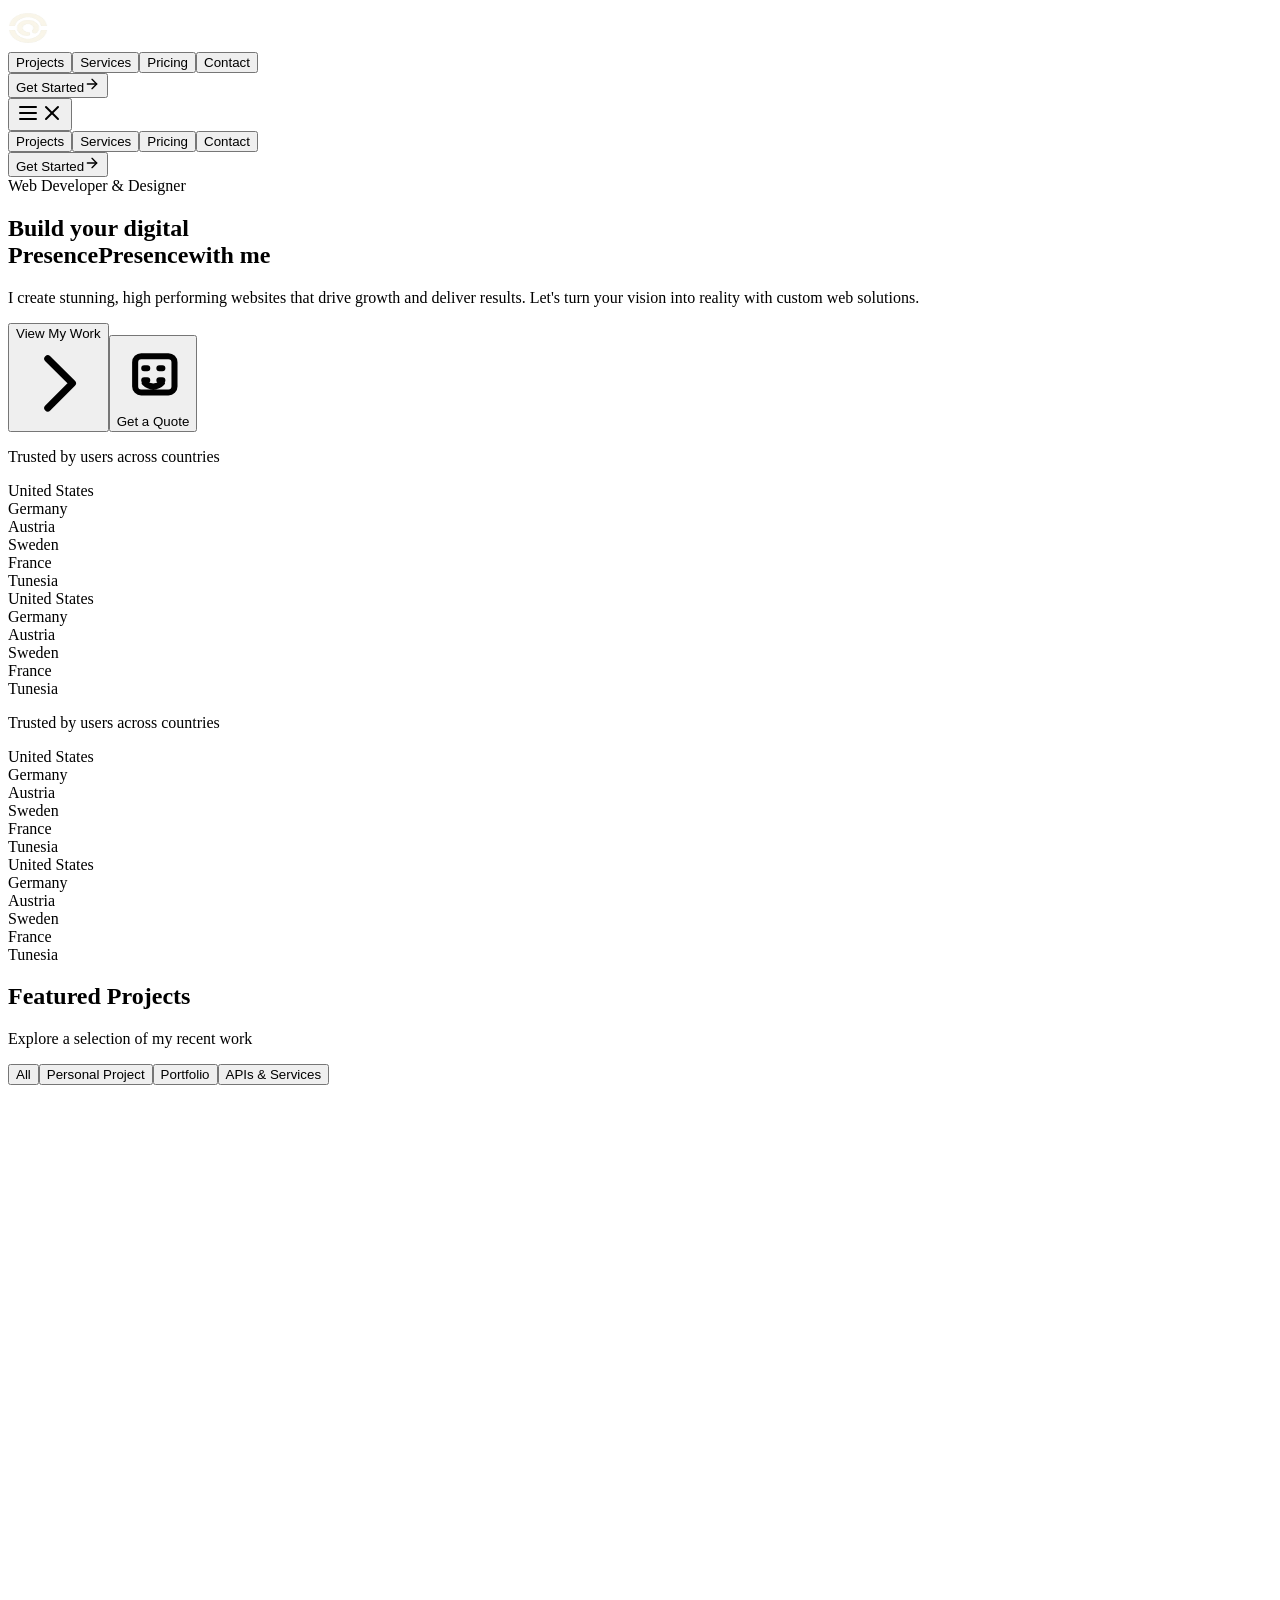
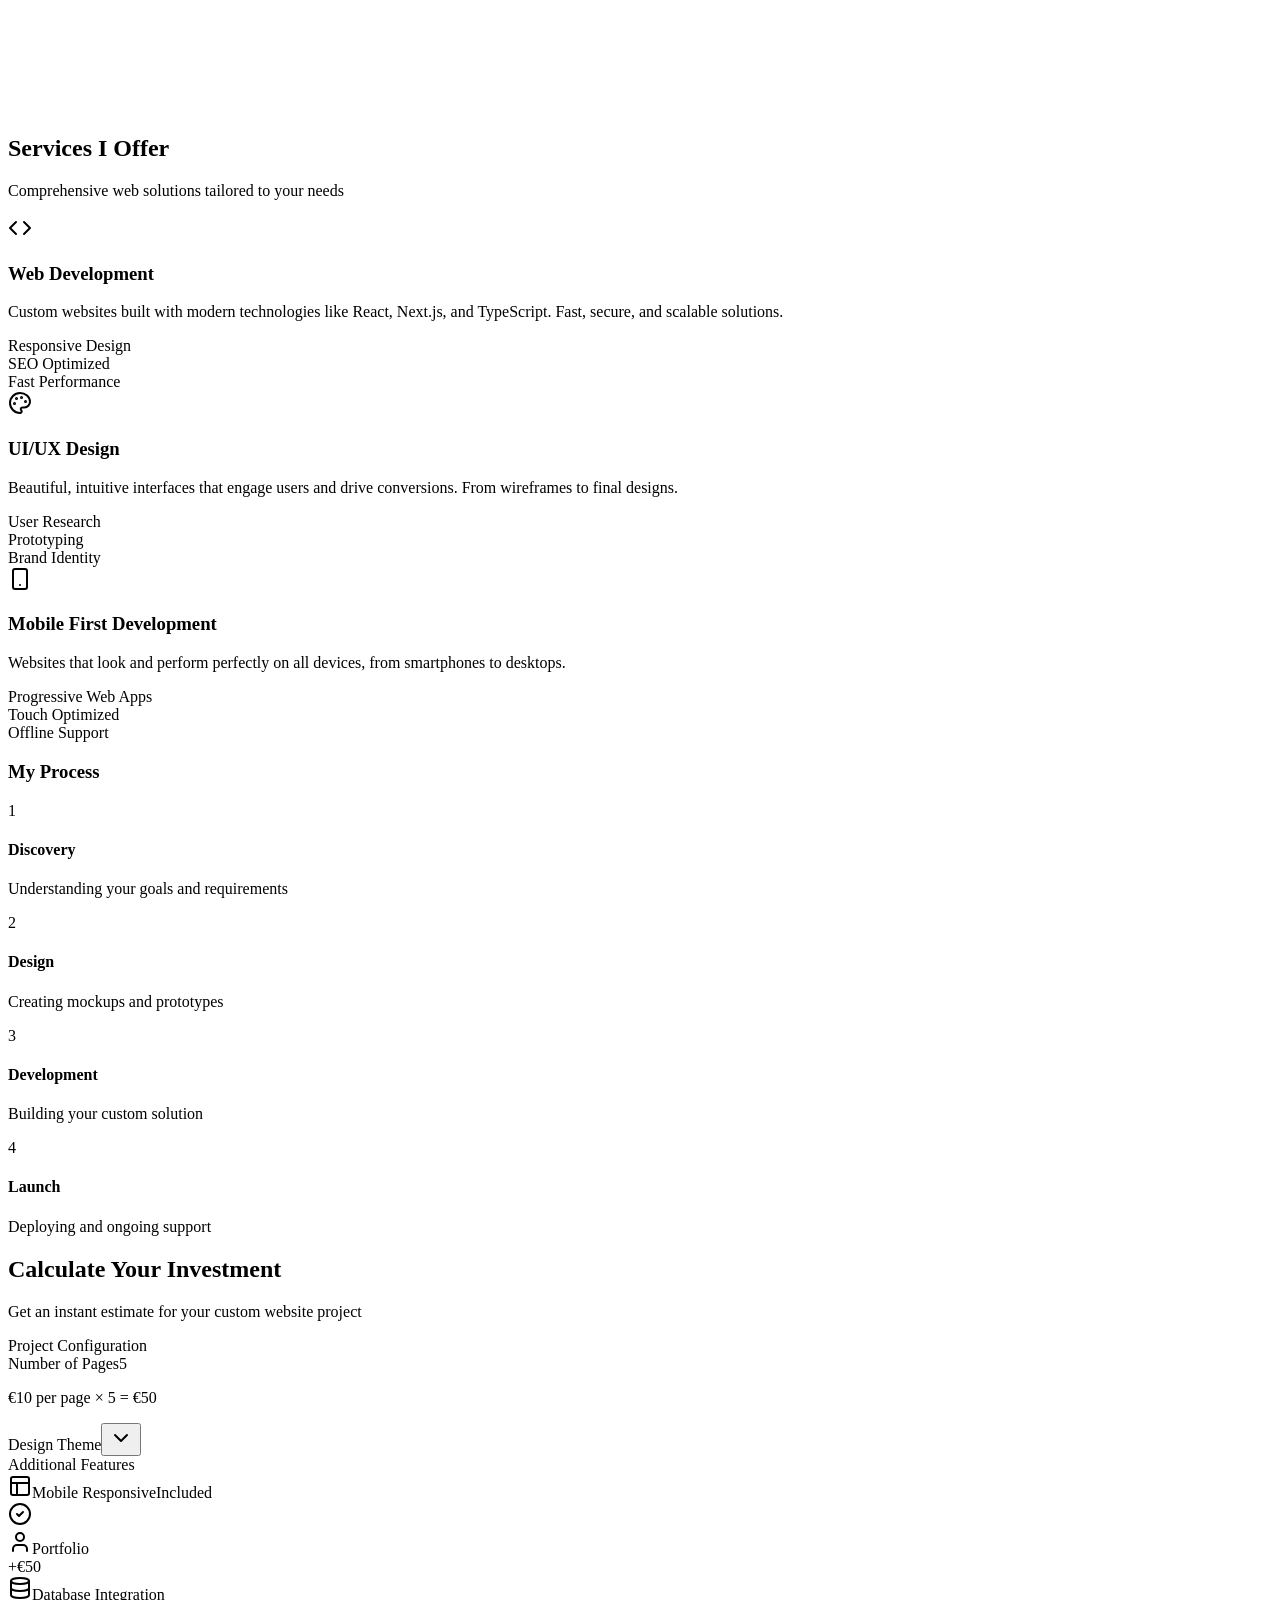
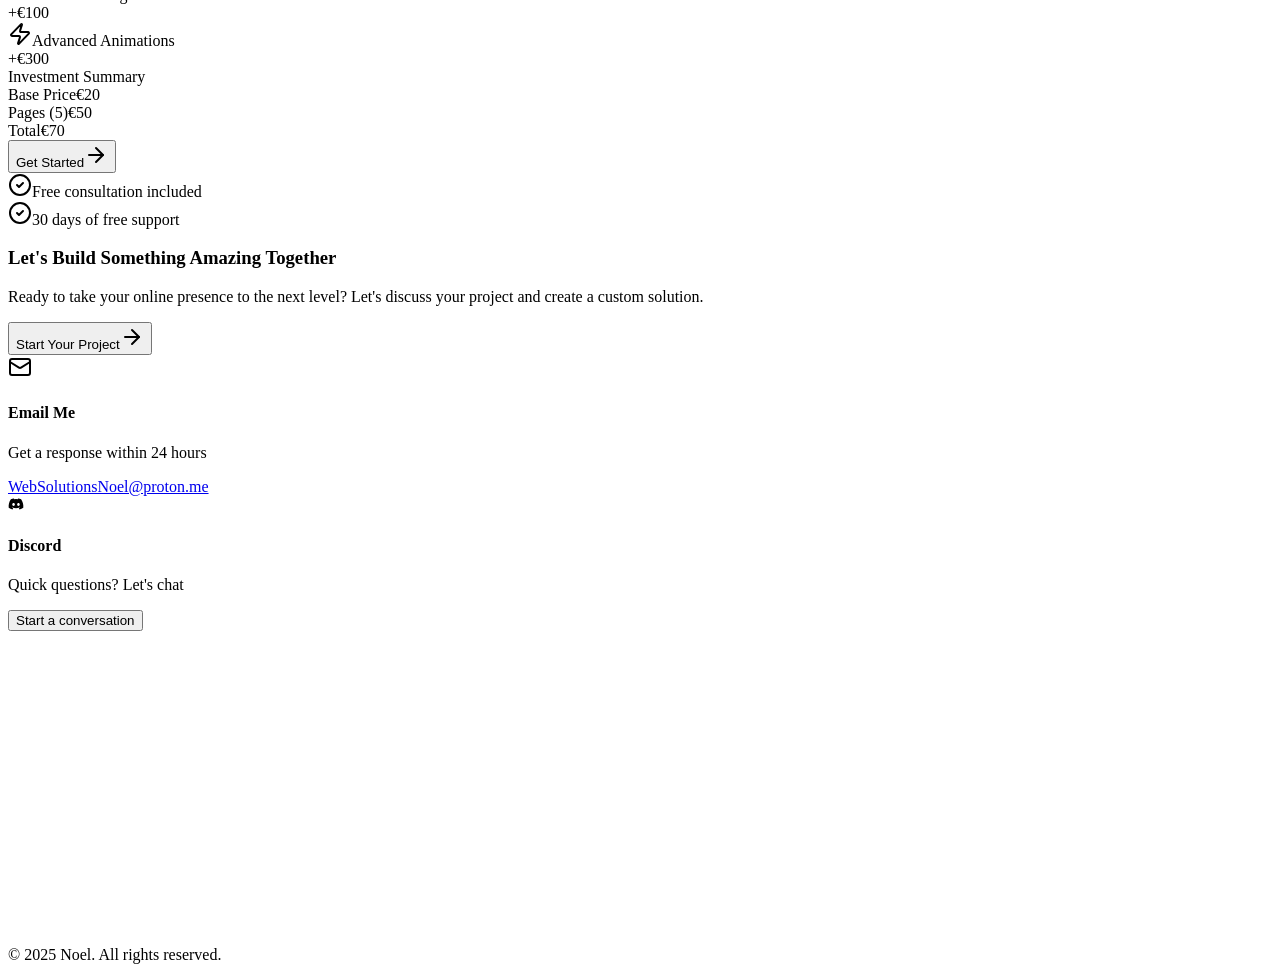
==== commit 82721d07: "Updates" ====
--- a/index.html
+++ b/index.html
@@ -1 +1 @@
-<!DOCTYPE html><html lang="en" class="dark"><head><meta charSet="utf-8"/><meta name="viewport" content="width=device-width, initial-scale=1"/><link rel="stylesheet" href="/_next/static/css/18ce98564cf520eb.css" data-precedence="next"/><link rel="stylesheet" href="/_next/static/css/416ecb03a6d5e87c.css" data-precedence="next"/><link rel="stylesheet" href="/_next/static/css/baee7882a41ba82a.css" data-precedence="next"/><link rel="preload" as="script" fetchPriority="low" href="/_next/static/chunks/webpack-cba8d3e4ab80542e.js"/><script src="/_next/static/chunks/fd9d1056-0615e1e217504726.js" async=""></script><script src="/_next/static/chunks/117-1be7ba964b44f80c.js" async=""></script><script src="/_next/static/chunks/main-app-a090657cf7859d7d.js" async=""></script><script src="/_next/static/chunks/30a37ab2-a32b960d9c6796cc.js" async=""></script><script src="/_next/static/chunks/8e1d74a4-1b5f8515a223e18b.js" async=""></script><script src="/_next/static/chunks/580-b83b6dfdb0a651ab.js" async=""></script><script src="/_next/static/chunks/app/page-b937901d88fe064f.js" async=""></script><script src="/_next/static/chunks/app/layout-2f28a47fcba1e116.js" async=""></script><title>Noel Portfolio</title><meta name="description" content="I&#x27;m a professional web developer creating stunning, high performing websites. View my projects and get a custom quote for your next website."/><script src="/_next/static/chunks/polyfills-42372ed130431b0a.js" noModule=""></script></head><body class="font-sans antialiased __variable_b75cb0 __variable_97f5e1"><!--$--><div class="fixed inset-0 bg-black pointer-events-none transition-opacity duration-300 ease-in-out z-100 opacity-0"></div><div class="transition-opacity duration-500 ease-in-out opacity-100"><div class="min-h-screen bg-black overflow-hidden"><main class="min-h-screen relative overflow-hidden"><div class="fixed inset-0 w-full h-full"><div class="aurora-container"></div></div><div class="relative z-10"><nav class="fixed top-4 md:top-8 left-1/2 -translate-x-1/2 z-50 transition-all duration-500 translate-y-0 opacity-100 opacity-0 translate-y-4" style="transition:opacity 0.8s ease-out, transform 0.8s ease-out"><div class="w-[90vw] max-w-xs md:max-w-4xl mx-auto"><div class="bg-white/10 backdrop-blur-md border border-white/20 rounded-full px-4 py-3 md:px-6 md:py-2"><div class="flex items-center justify-between"><a class="flex items-center hover:scale-105 transition-transform duration-200 cursor-pointer" href="/"><div class="w-10 h-10 md:w-12 md:h-12 flex items-center justify-center"><img alt="Noel Logo" loading="lazy" width="40" height="40" decoding="async" data-nimg="1" class="w-full h-full object-contain" style="color:transparent" src="/images/logo.png"/></div></a><div class="hidden md:flex items-center space-x-8"><button class="text-white/80 hover:text-white hover:scale-105 transition-all duration-200 font-medium cursor-pointer">Projects</button><button class="text-white/80 hover:text-white hover:scale-105 transition-all duration-200 font-medium cursor-pointer">Services</button><button class="text-white/80 hover:text-white hover:scale-105 transition-all duration-200 font-medium cursor-pointer">Pricing</button><button class="text-white/80 hover:text-white hover:scale-105 transition-all duration-200 font-medium cursor-pointer">Contact</button></div><div class="hidden md:block"><button class="relative bg-white hover:bg-gray-50 text-black font-medium px-6 py-2 rounded-full flex items-center transition-all duration-300 hover:scale-105 hover:shadow-lg cursor-pointer group"><span class="mr-2">Get Started</span><svg xmlns="http://www.w3.org/2000/svg" width="16" height="16" viewBox="0 0 24 24" fill="none" stroke="currentColor" stroke-width="2" stroke-linecap="round" stroke-linejoin="round" class="lucide lucide-arrow-right transition-transform duration-300 group-hover:translate-x-1"><path d="M5 12h14"></path><path d="m12 5 7 7-7 7"></path></svg></button></div><button class="md:hidden text-white hover:scale-110 transition-transform duration-200 cursor-pointer"><div class="relative w-6 h-6"><svg xmlns="http://www.w3.org/2000/svg" width="24" height="24" viewBox="0 0 24 24" fill="none" stroke="currentColor" stroke-width="2" stroke-linecap="round" stroke-linejoin="round" class="lucide lucide-menu absolute inset-0 transition-all duration-300 opacity-100 rotate-0 scale-100"><line x1="4" x2="20" y1="12" y2="12"></line><line x1="4" x2="20" y1="6" y2="6"></line><line x1="4" x2="20" y1="18" y2="18"></line></svg><svg xmlns="http://www.w3.org/2000/svg" width="24" height="24" viewBox="0 0 24 24" fill="none" stroke="currentColor" stroke-width="2" stroke-linecap="round" stroke-linejoin="round" class="lucide lucide-x absolute inset-0 transition-all duration-300 opacity-0 -rotate-180 scale-75"><path d="M18 6 6 18"></path><path d="m6 6 12 12"></path></svg></div></button></div></div></div><div class="md:hidden relative"><div class="fixed inset-0 bg-black/20 backdrop-blur-sm transition-all duration-300 opacity-0 pointer-events-none" style="top:0;left:0;right:0;bottom:0;z-index:-1"></div><div class="mt-2 w-[90vw] max-w-xs mx-auto transition-all duration-500 ease-out transform-gpu opacity-0 -translate-y-8 scale-95 pointer-events-none"><div class="bg-white/10 backdrop-blur-md border border-white/20 rounded-2xl p-4 shadow-2xl"><div class="flex flex-col space-y-1"><button class="text-white/80 hover:text-white hover:bg-white/10 rounded-lg px-3 py-3 text-left transition-all duration-300 font-medium cursor-pointer transform hover:scale-[1.02] hover:translate-x-1 " style="animation-delay:0ms">Projects</button><button class="text-white/80 hover:text-white hover:bg-white/10 rounded-lg px-3 py-3 text-left transition-all duration-300 font-medium cursor-pointer transform hover:scale-[1.02] hover:translate-x-1 " style="animation-delay:0ms">Services</button><button class="text-white/80 hover:text-white hover:bg-white/10 rounded-lg px-3 py-3 text-left transition-all duration-300 font-medium cursor-pointer transform hover:scale-[1.02] hover:translate-x-1 " style="animation-delay:0ms">Pricing</button><button class="text-white/80 hover:text-white hover:bg-white/10 rounded-lg px-3 py-3 text-left transition-all duration-300 font-medium cursor-pointer transform hover:scale-[1.02] hover:translate-x-1 " style="animation-delay:0ms">Contact</button><div class="h-px bg-white/10 my-2"></div><button class="relative bg-white hover:bg-gray-50 text-black font-medium px-6 py-3 rounded-full flex items-center transition-all duration-300 hover:scale-105 hover:shadow-lg cursor-pointer group transform " style="animation-delay:0ms"><span class="mr-2">Get Started</span><svg xmlns="http://www.w3.org/2000/svg" width="16" height="16" viewBox="0 0 24 24" fill="none" stroke="currentColor" stroke-width="2" stroke-linecap="round" stroke-linejoin="round" class="lucide lucide-arrow-right transition-transform duration-300 group-hover:translate-x-1"><path d="M5 12h14"></path><path d="m12 5 7 7-7 7"></path></svg></button></div></div></div></div></nav><section class="min-h-screen flex items-center justify-center px-4 py-20 relative"><div class="max-w-4xl mx-auto text-center relative z-10 animate-fade-in-hero"><div class="inline-flex items-center px-4 py-2 rounded-full bg-white/10 backdrop-blur-md border border-white/20 text-white text-sm font-medium mb-8 mt-12 animate-fade-in-badge"><span class="w-2 h-2 bg-lime-500 rounded-full mr-2 animate-pulse"></span>Web Developer &amp; Designer</div><h1 class="text-3xl sm:text-4xl md:text-6xl lg:text-7xl font-bold text-balance mb-6 animate-fade-in-heading"><span class="text-foreground">Build your digital</span><br/><span class="inline-flex items-center justify-center flex-wrap gap-2 mt-4 sm:mt-6 md:mt-8"><span class="text-rotate px-2 sm:px-2 md:px-3 bg-white text-black overflow-hidden py-1 sm:py-1 md:py-2 justify-center rounded-lg shadow-lg"><span class="text-rotate-sr-only">Presence</span><span class="text-rotate" aria-hidden="true"><span class="text-rotate-word overflow-hidden pb-1 sm:pb-1 md:pb-1"><span class="text-rotate-element" style="transform:none">P</span><span class="text-rotate-element" style="transform:none">r</span><span class="text-rotate-element" style="transform:none">e</span><span class="text-rotate-element" style="transform:none">s</span><span class="text-rotate-element" style="transform:none">e</span><span class="text-rotate-element" style="transform:none">n</span><span class="text-rotate-element" style="transform:none">c</span><span class="text-rotate-element" style="transform:none">e</span></span></span></span><span class="text-foreground">with me</span></span></h1><p class="text-base sm:text-xl md:text-2xl text-white text-balance max-w-sm sm:max-w-3xl mx-auto mb-8 sm:mb-12 leading-relaxed px-4 sm:px-0 animate-fade-in-subheading font-light">I create stunning, high performing websites that drive growth and deliver results. Let&#x27;s turn your vision into reality with custom web solutions.</p><div class="flex flex-col sm:flex-row items-center justify-center gap-4 mb-8 sm:mb-16 animate-fade-in-buttons"><button data-slot="button" class="inline-flex items-center justify-center gap-2 whitespace-nowrap disabled:pointer-events-none disabled:opacity-50 [&amp;_svg]:pointer-events-none [&amp;_svg:not([class*=&#x27;size-&#x27;])]:size-4 shrink-0 [&amp;_svg]:shrink-0 outline-none focus-visible:border-ring focus-visible:ring-ring/50 focus-visible:ring-[3px] aria-invalid:ring-destructive/20 dark:aria-invalid:ring-destructive/40 aria-invalid:border-destructive shadow-xs h-10 has-[&gt;svg]:px-4 bg-white text-black rounded-full px-8 py-4 text-lg font-medium transition-all duration-300 hover:bg-gray-50 hover:scale-105 hover:shadow-lg group cursor-pointer relative overflow-hidden">View My Work<svg class="ml-2 h-5 w-5 group-hover:translate-x-1 transition-transform" fill="none" stroke="currentColor" viewBox="0 0 24 24"><path stroke-linecap="round" stroke-linejoin="round" stroke-width="2" d="M9 5l7 7-7 7"></path></svg></button><button data-slot="button" class="inline-flex items-center justify-center gap-2 whitespace-nowrap disabled:pointer-events-none disabled:opacity-50 [&amp;_svg]:pointer-events-none [&amp;_svg:not([class*=&#x27;size-&#x27;])]:size-4 shrink-0 [&amp;_svg]:shrink-0 outline-none focus-visible:border-ring focus-visible:ring-ring/50 focus-visible:ring-[3px] aria-invalid:ring-destructive/20 dark:aria-invalid:ring-destructive/40 aria-invalid:border-destructive border shadow-xs hover:text-accent-foreground dark:bg-input/30 dark:border-input dark:hover:bg-input/50 h-10 has-[&gt;svg]:px-4 rounded-full px-8 py-4 text-lg font-medium border-border hover:bg-accent transition-all duration-200 hover:scale-105 group bg-transparent cursor-pointer"><svg class="mr-2 h-5 w-5 group-hover:scale-110 transition-transform" fill="none" stroke="currentColor" viewBox="0 0 24 24"><path stroke-linecap="round" stroke-linejoin="round" stroke-width="2" d="M14.828 14.828a4 4 0 01-5.656 0M9 10h1m4 0h1m-6 4h1m4 0h1m-6-8h8a2 2 0 012 2v8a2 2 0 01-2 2H8a2 2 0 01-2-2V8a2 2 0 012-2z"></path></svg>Get a Quote</button></div><div class="text-center px-4 hidden sm:block overflow-hidden animate-fade-in-trust"><p class="text-sm text-white mb-6">Trusted by users across countries</p><div class="relative overflow-hidden w-full max-w-4xl mx-auto"><div class="flex items-center gap-8 opacity-60 hover:opacity-80 transition-all duration-500 animate-slide-left"><div class="flex items-center gap-8 whitespace-nowrap"><div class="text-base sm:text-lg font-semibold">United States</div><div class="text-base sm:text-lg font-semibold">Germany</div><div class="text-base sm:text-lg font-semibold">Austria</div><div class="text-base sm:text-lg font-semibold">Sweden</div><div class="text-base sm:text-lg font-semibold">France</div><div class="text-base sm:text-lg font-semibold">Tunesia</div></div><div class="flex items-center gap-8 whitespace-nowrap"><div class="text-base sm:text-lg font-semibold">United States</div><div class="text-base sm:text-lg font-semibold">Germany</div><div class="text-base sm:text-lg font-semibold">Austria</div><div class="text-base sm:text-lg font-semibold">Sweden</div><div class="text-base sm:text-lg font-semibold">France</div><div class="text-base sm:text-lg font-semibold">Tunesia</div></div></div></div></div><div class="text-center px-4 mb-8 sm:hidden overflow-hidden animate-fade-in-trust"><p class="text-sm text-white mb-6">Trusted by users across countries</p><div class="relative overflow-hidden w-full max-w-sm mx-auto"><div class="absolute left-0 top-0 w-8 h-full bg-linear-to-r from-black to-transparent z-10 pointer-events-none"></div><div class="absolute right-0 top-0 w-8 h-full bg-linear-to-l from-black to-transparent z-10 pointer-events-none"></div><div class="flex items-center gap-6 opacity-60 animate-slide-left-mobile"><div class="flex items-center gap-6 whitespace-nowrap"><div class="text-sm font-semibold">United States</div><div class="text-sm font-semibold">Germany</div><div class="text-sm font-semibold">Austria</div><div class="text-sm font-semibold">Sweden</div><div class="text-sm font-semibold">France</div><div class="text-sm font-semibold">Tunesia</div></div><div class="flex items-center gap-6 whitespace-nowrap"><div class="text-sm font-semibold">United States</div><div class="text-sm font-semibold">Germany</div><div class="text-sm font-semibold">Austria</div><div class="text-sm font-semibold">Sweden</div><div class="text-sm font-semibold">France</div><div class="text-sm font-semibold">Tunesia</div></div></div></div></div></div></section><section id="projects" class="py-20 px-4 relative"><div class="max-w-7xl mx-auto"><div class="text-center mb-12"><h2 class="text-4xl sm:text-5xl md:text-6xl font-bold text-white mb-4 text-balance">Featured Projects</h2><p class="text-lg sm:text-xl text-white/70 max-w-2xl mx-auto text-balance">Explore a selection of my recent work</p></div><div class="flex flex-wrap justify-center gap-3 mb-12"><button class="px-6 py-2 rounded-full font-medium transition-all duration-300 bg-white text-black shadow-lg scale-105">All</button><button class="px-6 py-2 rounded-full font-medium transition-all duration-300 bg-white/10 text-white hover:bg-white/20 border border-white/20">Personal Project</button><button class="px-6 py-2 rounded-full font-medium transition-all duration-300 bg-white/10 text-white hover:bg-white/20 border border-white/20">Portfolio</button><button class="px-6 py-2 rounded-full font-medium transition-all duration-300 bg-white/10 text-white hover:bg-white/20 border border-white/20">APIs &amp; Services</button></div><div class="grid grid-cols-1 md:grid-cols-2 lg:grid-cols-2 gap-8"><div data-slot="card" class="text-card-foreground flex flex-col gap-6 rounded-xl border py-6 shadow-sm bg-white/5 backdrop-blur-md border-white/10 hover:border-white/30 transition-all duration-300 hover:scale-105 group overflow-hidden" style="animation:fade-in-up 0.6s ease-out forwards;animation-delay:0ms;opacity:0"><div data-slot="card-content" class="p-0"><div class="relative h-48 overflow-hidden"><img alt="Next.API" loading="lazy" decoding="async" data-nimg="fill" class="object-cover transition-transform duration-500 group-hover:scale-110" style="position:absolute;height:100%;width:100%;left:0;top:0;right:0;bottom:0;color:transparent" src="/images/NextAPI.png"/><div class="absolute inset-0 bg-linear-to-t from-black/60 to-transparent opacity-0 group-hover:opacity-100 transition-opacity duration-300"></div><div class="absolute inset-0 flex items-center justify-center gap-4 opacity-0 group-hover:opacity-100 transition-opacity duration-300"><a href="#" class="p-3 bg-white rounded-full hover:scale-110 transition-transform" aria-label="View live site"><svg xmlns="http://www.w3.org/2000/svg" width="24" height="24" viewBox="0 0 24 24" fill="none" stroke="currentColor" stroke-width="2" stroke-linecap="round" stroke-linejoin="round" class="lucide lucide-external-link w-5 h-5 text-black"><path d="M15 3h6v6"></path><path d="M10 14 21 3"></path><path d="M18 13v6a2 2 0 0 1-2 2H5a2 2 0 0 1-2-2V8a2 2 0 0 1 2-2h6"></path></svg></a><a href="#" class="p-3 bg-white rounded-full hover:scale-110 transition-transform" aria-label="View source code"><svg xmlns="http://www.w3.org/2000/svg" width="24" height="24" viewBox="0 0 24 24" fill="none" stroke="currentColor" stroke-width="2" stroke-linecap="round" stroke-linejoin="round" class="lucide lucide-github w-5 h-5 text-black"><path d="M15 22v-4a4.8 4.8 0 0 0-1-3.5c3 0 6-2 6-5.5.08-1.25-.27-2.48-1-3.5.28-1.15.28-2.35 0-3.5 0 0-1 0-3 1.5-2.64-.5-5.36-.5-8 0C6 2 5 2 5 2c-.3 1.15-.3 2.35 0 3.5A5.403 5.403 0 0 0 4 9c0 3.5 3 5.5 6 5.5-.39.49-.68 1.05-.85 1.65-.17.6-.22 1.23-.15 1.85v4"></path><path d="M9 18c-4.51 2-5-2-7-2"></path></svg></a></div></div><div class="p-6"><div class="mb-3"><span data-slot="badge" class="inline-flex items-center justify-center rounded-md border px-2 py-0.5 text-xs font-medium w-fit whitespace-nowrap shrink-0 [&amp;&gt;svg]:size-3 gap-1 [&amp;&gt;svg]:pointer-events-none focus-visible:border-ring focus-visible:ring-ring/50 focus-visible:ring-[3px] aria-invalid:ring-destructive/20 dark:aria-invalid:ring-destructive/40 aria-invalid:border-destructive transition-[color,box-shadow] overflow-hidden [a&amp;]:hover:bg-secondary/90 bg-white/10 text-white border-white/20 mb-3">Personal Project &amp; APIs &amp; Services</span><h3 class="text-xl font-bold text-white mb-2">Next.API</h3><p class="text-white/70 text-sm leading-relaxed">A modern online API provider for Discord bots. Built for scalability and performance.</p></div><div class="flex flex-wrap gap-2"><span class="text-xs px-3 py-1 bg-white/5 border border-white/10 rounded-full text-white/80">Next.js</span><span class="text-xs px-3 py-1 bg-white/5 border border-white/10 rounded-full text-white/80">TypeScript</span><span class="text-xs px-3 py-1 bg-white/5 border border-white/10 rounded-full text-white/80">Tailwind</span><span class="text-xs px-3 py-1 bg-white/5 border border-white/10 rounded-full text-white/80">API</span></div></div></div></div><div data-slot="card" class="text-card-foreground flex flex-col gap-6 rounded-xl border py-6 shadow-sm bg-white/5 backdrop-blur-md border-white/10 hover:border-white/30 transition-all duration-300 hover:scale-105 group overflow-hidden" style="animation:fade-in-up 0.6s ease-out forwards;animation-delay:100ms;opacity:0"><div data-slot="card-content" class="p-0"><div class="relative h-48 overflow-hidden"><img alt="Stacker" loading="lazy" decoding="async" data-nimg="fill" class="object-cover transition-transform duration-500 group-hover:scale-110" style="position:absolute;height:100%;width:100%;left:0;top:0;right:0;bottom:0;color:transparent" src="/images/Stacker.png"/><div class="absolute inset-0 bg-linear-to-t from-black/60 to-transparent opacity-0 group-hover:opacity-100 transition-opacity duration-300"></div><div class="absolute inset-0 flex items-center justify-center gap-4 opacity-0 group-hover:opacity-100 transition-opacity duration-300"><a href="#" class="p-3 bg-white rounded-full hover:scale-110 transition-transform" aria-label="View live site"><svg xmlns="http://www.w3.org/2000/svg" width="24" height="24" viewBox="0 0 24 24" fill="none" stroke="currentColor" stroke-width="2" stroke-linecap="round" stroke-linejoin="round" class="lucide lucide-external-link w-5 h-5 text-black"><path d="M15 3h6v6"></path><path d="M10 14 21 3"></path><path d="M18 13v6a2 2 0 0 1-2 2H5a2 2 0 0 1-2-2V8a2 2 0 0 1 2-2h6"></path></svg></a><a href="#" class="p-3 bg-white rounded-full hover:scale-110 transition-transform" aria-label="View source code"><svg xmlns="http://www.w3.org/2000/svg" width="24" height="24" viewBox="0 0 24 24" fill="none" stroke="currentColor" stroke-width="2" stroke-linecap="round" stroke-linejoin="round" class="lucide lucide-github w-5 h-5 text-black"><path d="M15 22v-4a4.8 4.8 0 0 0-1-3.5c3 0 6-2 6-5.5.08-1.25-.27-2.48-1-3.5.28-1.15.28-2.35 0-3.5 0 0-1 0-3 1.5-2.64-.5-5.36-.5-8 0C6 2 5 2 5 2c-.3 1.15-.3 2.35 0 3.5A5.403 5.403 0 0 0 4 9c0 3.5 3 5.5 6 5.5-.39.49-.68 1.05-.85 1.65-.17.6-.22 1.23-.15 1.85v4"></path><path d="M9 18c-4.51 2-5-2-7-2"></path></svg></a></div></div><div class="p-6"><div class="mb-3"><span data-slot="badge" class="inline-flex items-center justify-center rounded-md border px-2 py-0.5 text-xs font-medium w-fit whitespace-nowrap shrink-0 [&amp;&gt;svg]:size-3 gap-1 [&amp;&gt;svg]:pointer-events-none focus-visible:border-ring focus-visible:ring-ring/50 focus-visible:ring-[3px] aria-invalid:ring-destructive/20 dark:aria-invalid:ring-destructive/40 aria-invalid:border-destructive transition-[color,box-shadow] overflow-hidden [a&amp;]:hover:bg-secondary/90 bg-white/10 text-white border-white/20 mb-3">Personal Project &amp; APIs &amp; Services</span><h3 class="text-xl font-bold text-white mb-2">Stacker</h3><p class="text-white/70 text-sm leading-relaxed">Chat platform with real-time data visualization and user management.</p></div><div class="flex flex-wrap gap-2"><span class="text-xs px-3 py-1 bg-white/5 border border-white/10 rounded-full text-white/80">Next.js</span><span class="text-xs px-3 py-1 bg-white/5 border border-white/10 rounded-full text-white/80">Electron</span><span class="text-xs px-3 py-1 bg-white/5 border border-white/10 rounded-full text-white/80">API</span><span class="text-xs px-3 py-1 bg-white/5 border border-white/10 rounded-full text-white/80">WebSockets</span><span class="text-xs px-3 py-1 bg-white/5 border border-white/10 rounded-full text-white/80">TypeScript</span><span class="text-xs px-3 py-1 bg-white/5 border border-white/10 rounded-full text-white/80">Tailwind</span></div></div></div></div><div data-slot="card" class="text-card-foreground flex flex-col gap-6 rounded-xl border py-6 shadow-sm bg-white/5 backdrop-blur-md border-white/10 hover:border-white/30 transition-all duration-300 hover:scale-105 group overflow-hidden" style="animation:fade-in-up 0.6s ease-out forwards;animation-delay:200ms;opacity:0"><div data-slot="card-content" class="p-0"><div class="relative h-48 overflow-hidden"><img alt="Portfolio" loading="lazy" decoding="async" data-nimg="fill" class="object-cover transition-transform duration-500 group-hover:scale-110" style="position:absolute;height:100%;width:100%;left:0;top:0;right:0;bottom:0;color:transparent" src="/images/Portfolio.png"/><div class="absolute inset-0 bg-linear-to-t from-black/60 to-transparent opacity-0 group-hover:opacity-100 transition-opacity duration-300"></div><div class="absolute inset-0 flex items-center justify-center gap-4 opacity-0 group-hover:opacity-100 transition-opacity duration-300"><a href="#" class="p-3 bg-white rounded-full hover:scale-110 transition-transform" aria-label="View live site"><svg xmlns="http://www.w3.org/2000/svg" width="24" height="24" viewBox="0 0 24 24" fill="none" stroke="currentColor" stroke-width="2" stroke-linecap="round" stroke-linejoin="round" class="lucide lucide-external-link w-5 h-5 text-black"><path d="M15 3h6v6"></path><path d="M10 14 21 3"></path><path d="M18 13v6a2 2 0 0 1-2 2H5a2 2 0 0 1-2-2V8a2 2 0 0 1 2-2h6"></path></svg></a><a href="#" class="p-3 bg-white rounded-full hover:scale-110 transition-transform" aria-label="View source code"><svg xmlns="http://www.w3.org/2000/svg" width="24" height="24" viewBox="0 0 24 24" fill="none" stroke="currentColor" stroke-width="2" stroke-linecap="round" stroke-linejoin="round" class="lucide lucide-github w-5 h-5 text-black"><path d="M15 22v-4a4.8 4.8 0 0 0-1-3.5c3 0 6-2 6-5.5.08-1.25-.27-2.48-1-3.5.28-1.15.28-2.35 0-3.5 0 0-1 0-3 1.5-2.64-.5-5.36-.5-8 0C6 2 5 2 5 2c-.3 1.15-.3 2.35 0 3.5A5.403 5.403 0 0 0 4 9c0 3.5 3 5.5 6 5.5-.39.49-.68 1.05-.85 1.65-.17.6-.22 1.23-.15 1.85v4"></path><path d="M9 18c-4.51 2-5-2-7-2"></path></svg></a></div></div><div class="p-6"><div class="mb-3"><span data-slot="badge" class="inline-flex items-center justify-center rounded-md border px-2 py-0.5 text-xs font-medium w-fit whitespace-nowrap shrink-0 [&amp;&gt;svg]:size-3 gap-1 [&amp;&gt;svg]:pointer-events-none focus-visible:border-ring focus-visible:ring-ring/50 focus-visible:ring-[3px] aria-invalid:ring-destructive/20 dark:aria-invalid:ring-destructive/40 aria-invalid:border-destructive transition-[color,box-shadow] overflow-hidden [a&amp;]:hover:bg-secondary/90 bg-white/10 text-white border-white/20 mb-3">Portfolio</span><h3 class="text-xl font-bold text-white mb-2">Portfolio</h3><p class="text-white/70 text-sm leading-relaxed">Beautiful one page portfolio site displaying projects.</p></div><div class="flex flex-wrap gap-2"><span class="text-xs px-3 py-1 bg-white/5 border border-white/10 rounded-full text-white/80">Next.js</span><span class="text-xs px-3 py-1 bg-white/5 border border-white/10 rounded-full text-white/80">Animations</span><span class="text-xs px-3 py-1 bg-white/5 border border-white/10 rounded-full text-white/80">Tailwind</span><span class="text-xs px-3 py-1 bg-white/5 border border-white/10 rounded-full text-white/80">TypeScript</span></div></div></div></div><div data-slot="card" class="text-card-foreground flex flex-col gap-6 rounded-xl border py-6 shadow-sm bg-white/5 backdrop-blur-md border-white/10 hover:border-white/30 transition-all duration-300 hover:scale-105 group overflow-hidden" style="animation:fade-in-up 0.6s ease-out forwards;animation-delay:300ms;opacity:0"><div data-slot="card-content" class="p-0"><div class="relative h-48 overflow-hidden"><img alt="Portfolio" loading="lazy" decoding="async" data-nimg="fill" class="object-cover transition-transform duration-500 group-hover:scale-110" style="position:absolute;height:100%;width:100%;left:0;top:0;right:0;bottom:0;color:transparent" src="/images/Portfolio.png"/><div class="absolute inset-0 bg-linear-to-t from-black/60 to-transparent opacity-0 group-hover:opacity-100 transition-opacity duration-300"></div><div class="absolute inset-0 flex items-center justify-center gap-4 opacity-0 group-hover:opacity-100 transition-opacity duration-300"><a href="#" class="p-3 bg-white rounded-full hover:scale-110 transition-transform" aria-label="View live site"><svg xmlns="http://www.w3.org/2000/svg" width="24" height="24" viewBox="0 0 24 24" fill="none" stroke="currentColor" stroke-width="2" stroke-linecap="round" stroke-linejoin="round" class="lucide lucide-external-link w-5 h-5 text-black"><path d="M15 3h6v6"></path><path d="M10 14 21 3"></path><path d="M18 13v6a2 2 0 0 1-2 2H5a2 2 0 0 1-2-2V8a2 2 0 0 1 2-2h6"></path></svg></a><a href="#" class="p-3 bg-white rounded-full hover:scale-110 transition-transform" aria-label="View source code"><svg xmlns="http://www.w3.org/2000/svg" width="24" height="24" viewBox="0 0 24 24" fill="none" stroke="currentColor" stroke-width="2" stroke-linecap="round" stroke-linejoin="round" class="lucide lucide-github w-5 h-5 text-black"><path d="M15 22v-4a4.8 4.8 0 0 0-1-3.5c3 0 6-2 6-5.5.08-1.25-.27-2.48-1-3.5.28-1.15.28-2.35 0-3.5 0 0-1 0-3 1.5-2.64-.5-5.36-.5-8 0C6 2 5 2 5 2c-.3 1.15-.3 2.35 0 3.5A5.403 5.403 0 0 0 4 9c0 3.5 3 5.5 6 5.5-.39.49-.68 1.05-.85 1.65-.17.6-.22 1.23-.15 1.85v4"></path><path d="M9 18c-4.51 2-5-2-7-2"></path></svg></a></div></div><div class="p-6"><div class="mb-3"><span data-slot="badge" class="inline-flex items-center justify-center rounded-md border px-2 py-0.5 text-xs font-medium w-fit whitespace-nowrap shrink-0 [&amp;&gt;svg]:size-3 gap-1 [&amp;&gt;svg]:pointer-events-none focus-visible:border-ring focus-visible:ring-ring/50 focus-visible:ring-[3px] aria-invalid:ring-destructive/20 dark:aria-invalid:ring-destructive/40 aria-invalid:border-destructive transition-[color,box-shadow] overflow-hidden [a&amp;]:hover:bg-secondary/90 bg-white/10 text-white border-white/20 mb-3">Portfolio</span><h3 class="text-xl font-bold text-white mb-2">Portfolio</h3><p class="text-white/70 text-sm leading-relaxed">Clean and modern portfolio showcasing creative work with smooth animations and intuitive navigation.</p></div><div class="flex flex-wrap gap-2"><span class="text-xs px-3 py-1 bg-white/5 border border-white/10 rounded-full text-white/80">Next.js</span><span class="text-xs px-3 py-1 bg-white/5 border border-white/10 rounded-full text-white/80">Tailwind</span><span class="text-xs px-3 py-1 bg-white/5 border border-white/10 rounded-full text-white/80">TypeScript</span><span class="text-xs px-3 py-1 bg-white/5 border border-white/10 rounded-full text-white/80">Animations</span></div></div></div></div></div></div></section><section id="services" class="py-20 px-4 relative"><div class="max-w-7xl mx-auto"><div class="text-center mb-16 transition-all duration-1000 opacity-0 translate-y-8"><h2 class="text-4xl sm:text-5xl md:text-6xl font-bold text-white mb-4 text-balance">Services I Offer</h2><p class="text-lg sm:text-xl text-white/70 max-w-2xl mx-auto text-balance">Comprehensive web solutions tailored to your needs</p></div><div class="grid grid-cols-1 md:grid-cols-2 lg:grid-cols-3 gap-6"><div data-slot="card" class="text-card-foreground flex flex-col gap-6 rounded-xl border py-6 shadow-sm bg-white/5 backdrop-blur-md border-white/10 hover:border-white/30 transition-all duration-500 hover:bg-white/10 group opacity-0" style="animation-delay:0ms"><div data-slot="card-content" class="p-6"><div class="mb-4 p-3 bg-white/10 rounded-lg inline-block group-hover:bg-white/20 transition-colors duration-300"><svg xmlns="http://www.w3.org/2000/svg" width="24" height="24" viewBox="0 0 24 24" fill="none" stroke="currentColor" stroke-width="2" stroke-linecap="round" stroke-linejoin="round" class="lucide lucide-code w-8 h-8 text-white"><polyline points="16 18 22 12 16 6"></polyline><polyline points="8 6 2 12 8 18"></polyline></svg></div><h3 class="text-xl font-bold text-white mb-3">Web Development</h3><p class="text-white/70 mb-4 leading-relaxed">Custom websites built with modern technologies like React, Next.js, and TypeScript. Fast, secure, and scalable solutions.</p><div class="space-y-2"><div class="flex items-center gap-2"><div class="w-1.5 h-1.5 bg-white rounded-full"></div><span class="text-sm text-white/60">Responsive Design</span></div><div class="flex items-center gap-2"><div class="w-1.5 h-1.5 bg-white rounded-full"></div><span class="text-sm text-white/60">SEO Optimized</span></div><div class="flex items-center gap-2"><div class="w-1.5 h-1.5 bg-white rounded-full"></div><span class="text-sm text-white/60">Fast Performance</span></div></div></div></div><div data-slot="card" class="text-card-foreground flex flex-col gap-6 rounded-xl border py-6 shadow-sm bg-white/5 backdrop-blur-md border-white/10 hover:border-white/30 transition-all duration-500 hover:bg-white/10 group opacity-0" style="animation-delay:0ms"><div data-slot="card-content" class="p-6"><div class="mb-4 p-3 bg-white/10 rounded-lg inline-block group-hover:bg-white/20 transition-colors duration-300"><svg xmlns="http://www.w3.org/2000/svg" width="24" height="24" viewBox="0 0 24 24" fill="none" stroke="currentColor" stroke-width="2" stroke-linecap="round" stroke-linejoin="round" class="lucide lucide-palette w-8 h-8 text-white"><circle cx="13.5" cy="6.5" r=".5" fill="currentColor"></circle><circle cx="17.5" cy="10.5" r=".5" fill="currentColor"></circle><circle cx="8.5" cy="7.5" r=".5" fill="currentColor"></circle><circle cx="6.5" cy="12.5" r=".5" fill="currentColor"></circle><path d="M12 2C6.5 2 2 6.5 2 12s4.5 10 10 10c.926 0 1.648-.746 1.648-1.688 0-.437-.18-.835-.437-1.125-.29-.289-.438-.652-.438-1.125a1.64 1.64 0 0 1 1.668-1.668h1.996c3.051 0 5.555-2.503 5.555-5.554C21.965 6.012 17.461 2 12 2z"></path></svg></div><h3 class="text-xl font-bold text-white mb-3">UI/UX Design</h3><p class="text-white/70 mb-4 leading-relaxed">Beautiful, intuitive interfaces that engage users and drive conversions. From wireframes to final designs.</p><div class="space-y-2"><div class="flex items-center gap-2"><div class="w-1.5 h-1.5 bg-white rounded-full"></div><span class="text-sm text-white/60">User Research</span></div><div class="flex items-center gap-2"><div class="w-1.5 h-1.5 bg-white rounded-full"></div><span class="text-sm text-white/60">Prototyping</span></div><div class="flex items-center gap-2"><div class="w-1.5 h-1.5 bg-white rounded-full"></div><span class="text-sm text-white/60">Brand Identity</span></div></div></div></div><div data-slot="card" class="text-card-foreground flex flex-col gap-6 rounded-xl border py-6 shadow-sm bg-white/5 backdrop-blur-md border-white/10 hover:border-white/30 transition-all duration-500 hover:bg-white/10 group opacity-0" style="animation-delay:0ms"><div data-slot="card-content" class="p-6"><div class="mb-4 p-3 bg-white/10 rounded-lg inline-block group-hover:bg-white/20 transition-colors duration-300"><svg xmlns="http://www.w3.org/2000/svg" width="24" height="24" viewBox="0 0 24 24" fill="none" stroke="currentColor" stroke-width="2" stroke-linecap="round" stroke-linejoin="round" class="lucide lucide-smartphone w-8 h-8 text-white"><rect width="14" height="20" x="5" y="2" rx="2" ry="2"></rect><path d="M12 18h.01"></path></svg></div><h3 class="text-xl font-bold text-white mb-3">Mobile First Development</h3><p class="text-white/70 mb-4 leading-relaxed">Websites that look and perform perfectly on all devices, from smartphones to desktops.</p><div class="space-y-2"><div class="flex items-center gap-2"><div class="w-1.5 h-1.5 bg-white rounded-full"></div><span class="text-sm text-white/60">Progressive Web Apps</span></div><div class="flex items-center gap-2"><div class="w-1.5 h-1.5 bg-white rounded-full"></div><span class="text-sm text-white/60">Touch Optimized</span></div><div class="flex items-center gap-2"><div class="w-1.5 h-1.5 bg-white rounded-full"></div><span class="text-sm text-white/60">Offline Support</span></div></div></div></div></div><div class="mt-16 bg-white/5 backdrop-blur-md border border-white/10 rounded-2xl p-8 transition-all duration-1000 delay-700 opacity-0 translate-y-8"><h3 class="text-2xl font-bold text-white mb-8 text-center">My Process</h3><div class="grid grid-cols-1 md:grid-cols-4 gap-6"><div class="text-center"><div class="w-12 h-12 bg-white/10 rounded-full flex items-center justify-center mx-auto mb-4 text-white font-bold">1</div><h4 class="font-semibold text-white mb-2">Discovery</h4><p class="text-sm text-white/60">Understanding your goals and requirements</p></div><div class="text-center"><div class="w-12 h-12 bg-white/10 rounded-full flex items-center justify-center mx-auto mb-4 text-white font-bold">2</div><h4 class="font-semibold text-white mb-2">Design</h4><p class="text-sm text-white/60">Creating mockups and prototypes</p></div><div class="text-center"><div class="w-12 h-12 bg-white/10 rounded-full flex items-center justify-center mx-auto mb-4 text-white font-bold">3</div><h4 class="font-semibold text-white mb-2">Development</h4><p class="text-sm text-white/60">Building your custom solution</p></div><div class="text-center"><div class="w-12 h-12 bg-white/10 rounded-full flex items-center justify-center mx-auto mb-4 text-white font-bold">4</div><h4 class="font-semibold text-white mb-2">Launch</h4><p class="text-sm text-white/60">Deploying and ongoing support</p></div></div></div></div></section><section id="pricing" class="py-20 px-4 relative"><div class="max-w-7xl mx-auto"><div class="text-center mb-12"><h2 class="text-4xl sm:text-5xl md:text-6xl font-bold text-white mb-4 text-balance">Calculate Your Investment</h2><p class="text-lg sm:text-xl text-white/70 max-w-2xl mx-auto text-balance">Get an instant estimate for your custom website project</p></div><div class="grid lg:grid-cols-2 gap-8"><div data-slot="card" class="text-card-foreground flex flex-col gap-6 rounded-xl border py-6 shadow-sm bg-white/5 backdrop-blur-md border-white/10"><div data-slot="card-header" class="@container/card-header grid auto-rows-min grid-rows-[auto_auto] items-start gap-1.5 px-6 has-data-[slot=card-action]:grid-cols-[1fr_auto] [.border-b]:pb-6"><div data-slot="card-title" class="font-semibold text-2xl text-white">Project Configuration</div></div><div data-slot="card-content" class="px-6 space-y-8"><div class="space-y-4"><div class="flex justify-between items-center"><label data-slot="label" class="flex items-center gap-2 font-medium select-none group-data-[disabled=true]:pointer-events-none group-data-[disabled=true]:opacity-50 peer-disabled:cursor-not-allowed peer-disabled:opacity-50 text-white text-lg" for="pages">Number of Pages</label><span data-slot="badge" class="inline-flex items-center justify-center rounded-md border font-medium w-fit whitespace-nowrap shrink-0 [&amp;&gt;svg]:size-3 gap-1 [&amp;&gt;svg]:pointer-events-none focus-visible:border-ring focus-visible:ring-ring/50 focus-visible:ring-[3px] aria-invalid:ring-destructive/20 dark:aria-invalid:ring-destructive/40 aria-invalid:border-destructive transition-[color,box-shadow] overflow-hidden [a&amp;]:hover:bg-secondary/90 bg-white/10 text-white border-white/20 text-lg px-4 py-1">5</span></div><span dir="ltr" data-orientation="horizontal" aria-disabled="false" data-slot="slider" class="relative flex w-full touch-none items-center select-none data-[disabled]:opacity-50 data-[orientation=vertical]:h-full data-[orientation=vertical]:min-h-44 data-[orientation=vertical]:w-auto data-[orientation=vertical]:flex-col cursor-pointer" id="pages" style="--radix-slider-thumb-transform:translateX(-50%)"><span data-orientation="horizontal" data-slot="slider-track" class="bg-muted relative grow overflow-hidden rounded-full data-[orientation=horizontal]:h-1.5 data-[orientation=horizontal]:w-full data-[orientation=vertical]:h-full data-[orientation=vertical]:w-1.5"><span data-orientation="horizontal" data-slot="slider-range" class="bg-primary absolute data-[orientation=horizontal]:h-full data-[orientation=vertical]:w-full" style="left:0%;right:78.94736842105263%"></span></span><span style="transform:var(--radix-slider-thumb-transform);position:absolute;left:calc(0% + 0px)"><span role="slider" aria-valuemin="1" aria-valuemax="20" aria-orientation="horizontal" data-orientation="horizontal" tabindex="0" data-slot="slider-thumb" class="border-primary bg-background ring-ring/50 block size-4 shrink-0 rounded-full border shadow-sm transition-[color,box-shadow] hover:ring-4 focus-visible:ring-4 focus-visible:outline-hidden disabled:pointer-events-none disabled:opacity-50" style="display:none" data-radix-collection-item=""></span><input style="display:none"/></span></span><p class="text-sm text-white/60">€<!-- -->10<!-- --> per page × <!-- -->5<!-- --> = €<!-- -->50</p></div><div class="space-y-4"><label data-slot="label" class="flex items-center gap-2 font-medium select-none group-data-[disabled=true]:pointer-events-none group-data-[disabled=true]:opacity-50 peer-disabled:cursor-not-allowed peer-disabled:opacity-50 text-white text-lg" for="theme">Design Theme</label><button type="button" role="combobox" aria-controls="radix-:Rajb9ucq:" aria-expanded="false" aria-autocomplete="none" dir="ltr" data-state="closed" data-slot="select-trigger" data-size="default" class="data-[placeholder]:text-muted-foreground [&amp;_svg:not([class*=&#x27;text-&#x27;])]:text-muted-foreground focus-visible:border-ring focus-visible:ring-ring/50 aria-invalid:ring-destructive/20 dark:aria-invalid:ring-destructive/40 aria-invalid:border-destructive dark:bg-input/30 dark:hover:bg-input/50 flex w-fit items-center justify-between gap-2 rounded-md border px-3 py-2 text-sm whitespace-nowrap shadow-xs transition-[color,box-shadow] outline-none focus-visible:ring-[3px] disabled:cursor-not-allowed disabled:opacity-50 data-[size=default]:h-9 data-[size=sm]:h-8 *:data-[slot=select-value]:line-clamp-1 *:data-[slot=select-value]:flex *:data-[slot=select-value]:items-center *:data-[slot=select-value]:gap-2 [&amp;_svg]:pointer-events-none [&amp;_svg]:shrink-0 [&amp;_svg:not([class*=&#x27;size-&#x27;])]:size-4 bg-white/5 border-white/10 text-white" id="theme"><span data-slot="select-value" style="pointer-events:none"></span><svg xmlns="http://www.w3.org/2000/svg" width="24" height="24" viewBox="0 0 24 24" fill="none" stroke="currentColor" stroke-width="2" stroke-linecap="round" stroke-linejoin="round" class="lucide lucide-chevron-down size-4 opacity-50" aria-hidden="true"><path d="m6 9 6 6 6-6"></path></svg></button><select aria-hidden="true" tabindex="-1" style="position:absolute;border:0;width:1px;height:1px;padding:0;margin:-1px;overflow:hidden;clip:rect(0, 0, 0, 0);white-space:nowrap;word-wrap:normal"></select></div><div class="space-y-4"><label data-slot="label" class="flex items-center gap-2 font-medium select-none group-data-[disabled=true]:pointer-events-none group-data-[disabled=true]:opacity-50 peer-disabled:cursor-not-allowed peer-disabled:opacity-50 text-white text-lg">Additional Features</label><div class="space-y-3"><div class="flex items-center justify-between p-4 rounded-lg border transition-all bg-white/10 border-white/30 opacity-50"><div class="flex items-center gap-3"><svg xmlns="http://www.w3.org/2000/svg" width="24" height="24" viewBox="0 0 24 24" fill="none" stroke="currentColor" stroke-width="2" stroke-linecap="round" stroke-linejoin="round" class="lucide lucide-panels-top-left w-5 h-5 text-white"><rect width="18" height="18" x="3" y="3" rx="2"></rect><path d="M3 9h18"></path><path d="M9 21V9"></path></svg><span class="text-white">Mobile Responsive</span><span data-slot="badge" class="inline-flex items-center justify-center rounded-md border px-2 py-0.5 font-medium w-fit whitespace-nowrap shrink-0 [&amp;&gt;svg]:size-3 gap-1 [&amp;&gt;svg]:pointer-events-none focus-visible:border-ring focus-visible:ring-ring/50 focus-visible:ring-[3px] aria-invalid:ring-destructive/20 dark:aria-invalid:ring-destructive/40 aria-invalid:border-destructive transition-[color,box-shadow] overflow-hidden [a&amp;]:hover:bg-accent [a&amp;]:hover:text-accent-foreground text-xs border-white/30 text-white/80">Included</span></div><div class="flex items-center gap-3"><svg xmlns="http://www.w3.org/2000/svg" width="24" height="24" viewBox="0 0 24 24" fill="none" stroke="currentColor" stroke-width="2" stroke-linecap="round" stroke-linejoin="round" class="lucide lucide-circle-check w-5 h-5 text-white"><circle cx="12" cy="12" r="10"></circle><path d="m9 12 2 2 4-4"></path></svg></div></div><div class="flex items-center justify-between p-4 rounded-lg border transition-all bg-white/5 border-white/10 hover:border-white/20 cursor-pointer"><div class="flex items-center gap-3"><svg xmlns="http://www.w3.org/2000/svg" width="24" height="24" viewBox="0 0 24 24" fill="none" stroke="currentColor" stroke-width="2" stroke-linecap="round" stroke-linejoin="round" class="lucide lucide-user w-5 h-5 text-white"><path d="M19 21v-2a4 4 0 0 0-4-4H9a4 4 0 0 0-4 4v2"></path><circle cx="12" cy="7" r="4"></circle></svg><span class="text-white">Portfolio</span></div><div class="flex items-center gap-3"><span class="text-white/70">+€<!-- -->50</span></div></div><div class="flex items-center justify-between p-4 rounded-lg border transition-all bg-white/5 border-white/10 hover:border-white/20 cursor-pointer"><div class="flex items-center gap-3"><svg xmlns="http://www.w3.org/2000/svg" width="24" height="24" viewBox="0 0 24 24" fill="none" stroke="currentColor" stroke-width="2" stroke-linecap="round" stroke-linejoin="round" class="lucide lucide-database w-5 h-5 text-white"><ellipse cx="12" cy="5" rx="9" ry="3"></ellipse><path d="M3 5V19A9 3 0 0 0 21 19V5"></path><path d="M3 12A9 3 0 0 0 21 12"></path></svg><span class="text-white">Database Integration</span></div><div class="flex items-center gap-3"><span class="text-white/70">+€<!-- -->100</span></div></div><div class="flex items-center justify-between p-4 rounded-lg border transition-all bg-white/5 border-white/10 hover:border-white/20 cursor-pointer"><div class="flex items-center gap-3"><svg xmlns="http://www.w3.org/2000/svg" width="24" height="24" viewBox="0 0 24 24" fill="none" stroke="currentColor" stroke-width="2" stroke-linecap="round" stroke-linejoin="round" class="lucide lucide-zap w-5 h-5 text-white"><path d="M4 14a1 1 0 0 1-.78-1.63l9.9-10.2a.5.5 0 0 1 .86.46l-1.92 6.02A1 1 0 0 0 13 10h7a1 1 0 0 1 .78 1.63l-9.9 10.2a.5.5 0 0 1-.86-.46l1.92-6.02A1 1 0 0 0 11 14z"></path></svg><span class="text-white">Advanced Animations</span></div><div class="flex items-center gap-3"><span class="text-white/70">+€<!-- -->300</span></div></div></div></div></div></div><div class="space-y-6"><div data-slot="card" class="text-card-foreground flex flex-col gap-6 rounded-xl border py-6 shadow-sm bg-linear-to-br from-white/10 to-white/5 backdrop-blur-md border-white/20"><div data-slot="card-header" class="@container/card-header grid auto-rows-min grid-rows-[auto_auto] items-start gap-1.5 px-6 has-data-[slot=card-action]:grid-cols-[1fr_auto] [.border-b]:pb-6"><div data-slot="card-title" class="font-semibold text-2xl text-white">Investment Summary</div></div><div data-slot="card-content" class="px-6 space-y-6"><div class="space-y-3"><div class="flex justify-between text-white/70"><span>Base Price</span><span>€<!-- -->20</span></div><div class="flex justify-between text-white/70"><span>Pages (<!-- -->5<!-- -->)</span><span>€<!-- -->50</span></div><div class="h-px bg-white/20 my-4"></div><div class="flex justify-between text-white text-2xl font-bold"><span>Total</span><span>€<!-- -->70</span></div></div><button data-slot="button" class="inline-flex items-center justify-center gap-2 whitespace-nowrap transition-all disabled:pointer-events-none disabled:opacity-50 [&amp;_svg]:pointer-events-none [&amp;_svg:not([class*=&#x27;size-&#x27;])]:size-4 shrink-0 [&amp;_svg]:shrink-0 outline-none focus-visible:border-ring focus-visible:ring-ring/50 focus-visible:ring-[3px] aria-invalid:ring-destructive/20 dark:aria-invalid:ring-destructive/40 aria-invalid:border-destructive shadow-xs h-9 px-4 has-[&gt;svg]:px-3 w-full bg-white text-black hover:bg-gray-100 font-semibold py-6 text-lg rounded-full group">Get Started<svg xmlns="http://www.w3.org/2000/svg" width="24" height="24" viewBox="0 0 24 24" fill="none" stroke="currentColor" stroke-width="2" stroke-linecap="round" stroke-linejoin="round" class="lucide lucide-arrow-right ml-2 w-5 h-5 group-hover:translate-x-1 transition-transform"><path d="M5 12h14"></path><path d="m12 5 7 7-7 7"></path></svg></button><div class="space-y-2 pt-4"><div class="flex items-center gap-2 text-white/80 text-sm"><svg xmlns="http://www.w3.org/2000/svg" width="24" height="24" viewBox="0 0 24 24" fill="none" stroke="currentColor" stroke-width="2" stroke-linecap="round" stroke-linejoin="round" class="lucide lucide-circle-check w-4 h-4 shrink-0"><circle cx="12" cy="12" r="10"></circle><path d="m9 12 2 2 4-4"></path></svg><span>Free consultation included</span></div><div class="flex items-center gap-2 text-white/80 text-sm"><svg xmlns="http://www.w3.org/2000/svg" width="24" height="24" viewBox="0 0 24 24" fill="none" stroke="currentColor" stroke-width="2" stroke-linecap="round" stroke-linejoin="round" class="lucide lucide-circle-check w-4 h-4 shrink-0"><circle cx="12" cy="12" r="10"></circle><path d="m9 12 2 2 4-4"></path></svg><span>30 days of free support</span></div></div></div></div></div></div></div></section><section id="contact" class="relative py-20 px-4 sm:px-6 lg:px-8 mb-20"><div class="relative max-w-5xl mx-auto"><div class="transition-all duration-1000 ease-out opacity-0 translate-y-8"><div class="text-center p-8 md:p-12 rounded-3xl border border-white/20 bg-[radial-gradient(35%_128px_at_50%_0%,theme(backgroundColor.white/15%),theme(backgroundColor.white/5%))] mb-12"><h3 class="text-3xl md:text-4xl lg:text-5xl font-bold text-white mb-6 text-balance leading-tight">Let&#x27;s Build Something<!-- --> <span class="bg-linear-to-r from-white to-slate-300 bg-clip-text text-transparent">Amazing Together</span></h3><p class="text-lg md:text-xl text-white/70 mb-10 max-w-2xl mx-auto leading-relaxed">Ready to take your online presence to the next level? Let&#x27;s discuss your project and create a custom solution.</p><button data-slot="button" class="inline-flex items-center justify-center gap-2 whitespace-nowrap disabled:pointer-events-none disabled:opacity-50 [&amp;_svg]:pointer-events-none [&amp;_svg:not([class*=&#x27;size-&#x27;])]:size-4 shrink-0 [&amp;_svg]:shrink-0 outline-none focus-visible:border-ring focus-visible:ring-ring/50 focus-visible:ring-[3px] aria-invalid:ring-destructive/20 dark:aria-invalid:ring-destructive/40 aria-invalid:border-destructive h-10 has-[&gt;svg]:px-4 bg-white text-black hover:bg-gray-100 font-semibold px-8 md:px-12 py-6 md:py-7 text-base md:text-lg rounded-full transition-all duration-300 hover:scale-105 shadow-2xl group">Start Your Project<svg xmlns="http://www.w3.org/2000/svg" width="24" height="24" viewBox="0 0 24 24" fill="none" stroke="currentColor" stroke-width="2" stroke-linecap="round" stroke-linejoin="round" class="lucide lucide-arrow-right ml-2 w-5 h-5 md:w-6 md:h-6 group-hover:translate-x-1 transition-transform duration-200"><path d="M5 12h14"></path><path d="m12 5 7 7-7 7"></path></svg></button></div><div class="grid grid-cols-1 md:grid-cols-2 gap-6"><div class="bg-white/5 backdrop-blur-md border border-white/10 rounded-2xl p-6 text-center hover:bg-white/10 transition-all duration-300 hover:border-white/30 opacity-0" style="animation-delay:200ms"><div class="w-14 h-14 bg-white/10 rounded-full flex items-center justify-center mx-auto mb-4"><svg xmlns="http://www.w3.org/2000/svg" width="24" height="24" viewBox="0 0 24 24" fill="none" stroke="currentColor" stroke-width="2" stroke-linecap="round" stroke-linejoin="round" class="lucide lucide-mail w-7 h-7 text-white"><rect width="20" height="16" x="2" y="4" rx="2"></rect><path d="m22 7-8.97 5.7a1.94 1.94 0 0 1-2.06 0L2 7"></path></svg></div><h4 class="text-lg font-semibold text-white mb-2">Email Me</h4><p class="text-white/60 text-sm mb-4">Get a response within 24 hours</p><a href="mailto:WebSolutionsNoel@proton.me" class="text-white/80 hover:text-white text-sm underline transition-colors">WebSolutionsNoel@proton.me</a></div><div class="bg-white/5 backdrop-blur-md border border-white/10 rounded-2xl p-6 text-center hover:bg-white/10 transition-all duration-300 hover:border-white/30 opacity-0" style="animation-delay:400ms"><div class="w-14 h-14 bg-white/10 rounded-full flex items-center justify-center mx-auto mb-4"><svg stroke="currentColor" fill="currentColor" stroke-width="0" viewBox="0 0 640 512" class="w-7 h-7 text-white" height="1em" width="1em" xmlns="http://www.w3.org/2000/svg"><path d="M524.531,69.836a1.5,1.5,0,0,0-.764-.7A485.065,485.065,0,0,0,404.081,32.03a1.816,1.816,0,0,0-1.923.91,337.461,337.461,0,0,0-14.9,30.6,447.848,447.848,0,0,0-134.426,0,309.541,309.541,0,0,0-15.135-30.6,1.89,1.89,0,0,0-1.924-.91A483.689,483.689,0,0,0,116.085,69.137a1.712,1.712,0,0,0-.788.676C39.068,183.651,18.186,294.69,28.43,404.354a2.016,2.016,0,0,0,.765,1.375A487.666,487.666,0,0,0,176.02,479.918a1.9,1.9,0,0,0,2.063-.676A348.2,348.2,0,0,0,208.12,430.4a1.86,1.86,0,0,0-1.019-2.588,321.173,321.173,0,0,1-45.868-21.853,1.885,1.885,0,0,1-.185-3.126c3.082-2.309,6.166-4.711,9.109-7.137a1.819,1.819,0,0,1,1.9-.256c96.229,43.917,200.41,43.917,295.5,0a1.812,1.812,0,0,1,1.924.233c2.944,2.426,6.027,4.851,9.132,7.16a1.884,1.884,0,0,1-.162,3.126,301.407,301.407,0,0,1-45.89,21.83,1.875,1.875,0,0,0-1,2.611,391.055,391.055,0,0,0,30.014,48.815,1.864,1.864,0,0,0,2.063.7A486.048,486.048,0,0,0,610.7,405.729a1.882,1.882,0,0,0,.765-1.352C623.729,277.594,590.933,167.465,524.531,69.836ZM222.491,337.58c-28.972,0-52.844-26.587-52.844-59.239S193.056,219.1,222.491,219.1c29.665,0,53.306,26.82,52.843,59.239C275.334,310.993,251.924,337.58,222.491,337.58Zm195.38,0c-28.971,0-52.843-26.587-52.843-59.239S388.437,219.1,417.871,219.1c29.667,0,53.307,26.82,52.844,59.239C470.715,310.993,447.538,337.58,417.871,337.58Z"></path></svg></div><h4 class="text-lg font-semibold text-white mb-2">Discord</h4><p class="text-white/60 text-sm mb-4">Quick questions? Let&#x27;s chat</p><button class="text-white/80 hover:text-white text-sm underline transition-colors">Start a conversation</button></div></div></div></div></section><footer class="md:rounded-t-6xl relative w-full max-w-6xl mx-auto flex flex-col items-center justify-center rounded-t-4xl border-t bg-[radial-gradient(35%_128px_at_50%_0%,theme(backgroundColor.white/8%),transparent)] px-6 py-12 lg:py-16"><div class="bg-foreground/20 absolute top-0 right-1/2 left-1/2 h-px w-1/3 -translate-x-1/2 -translate-y-1/2 rounded-full blur"></div><div class="grid w-full gap-8 xl:grid-cols-3 xl:gap-8"><div class="space-y-4" style="filter:blur(4px);opacity:0;transform:translateY(-8px)"><img alt="Noel Logo" loading="lazy" width="64" height="64" decoding="async" data-nimg="1" class="size-16 object-contain" style="color:transparent" src="/images/logo.png"/><div class="text-muted-foreground mt-8 text-sm md:mt-0 md:block hidden"><p>© <!-- -->2025<!-- -->All rights reserved.</p></div></div><div class="mt-10 grid grid-cols-2 gap-8 md:grid-cols-4 xl:col-span-2 xl:mt-0"><div style="filter:blur(4px);opacity:0;transform:translateY(-8px)"><div class="mb-10 md:mb-0"><h3 class="text-xs">Resources</h3><ul class="text-muted-foreground mt-4 space-y-2 text-sm"><li><a href="#contact" class="hover:text-foreground inline-flex items-center transition-all duration-300">Support</a></li></ul></div></div><div style="filter:blur(4px);opacity:0;transform:translateY(-8px)"><div class="mb-10 md:mb-0"><h3 class="text-xs">Social Links</h3><ul class="text-muted-foreground mt-4 space-y-2 text-sm"><li><a href="https://github.com/Test1calCutter" class="hover:text-foreground inline-flex items-center transition-all duration-300"><svg stroke="currentColor" fill="currentColor" stroke-width="0" viewBox="0 0 496 512" class="me-1 size-4" height="1em" width="1em" xmlns="http://www.w3.org/2000/svg"><path d="M165.9 397.4c0 2-2.3 3.6-5.2 3.6-3.3.3-5.6-1.3-5.6-3.6 0-2 2.3-3.6 5.2-3.6 3-.3 5.6 1.3 5.6 3.6zm-31.1-4.5c-.7 2 1.3 4.3 4.3 4.9 2.6 1 5.6 0 6.2-2s-1.3-4.3-4.3-5.2c-2.6-.7-5.5.3-6.2 2.3zm44.2-1.7c-2.9.7-4.9 2.6-4.6 4.9.3 2 2.9 3.3 5.9 2.6 2.9-.7 4.9-2.6 4.6-4.6-.3-1.9-3-3.2-5.9-2.9zM244.8 8C106.1 8 0 113.3 0 252c0 110.9 69.8 205.8 169.5 239.2 12.8 2.3 17.3-5.6 17.3-12.1 0-6.2-.3-40.4-.3-61.4 0 0-70 15-84.7-29.8 0 0-11.4-29.1-27.8-36.6 0 0-22.9-15.7 1.6-15.4 0 0 24.9 2 38.6 25.8 21.9 38.6 58.6 27.5 72.9 20.9 2.3-16 8.8-27.1 16-33.7-55.9-6.2-112.3-14.3-112.3-110.5 0-27.5 7.6-41.3 23.6-58.9-2.6-6.5-11.1-33.3 2.6-67.9 20.9-6.5 69 27 69 27 20-5.6 41.5-8.5 62.8-8.5s42.8 2.9 62.8 8.5c0 0 48.1-33.6 69-27 13.7 34.7 5.2 61.4 2.6 67.9 16 17.7 25.8 31.5 25.8 58.9 0 96.5-58.9 104.2-114.8 110.5 9.2 7.9 17 22.9 17 46.4 0 33.7-.3 75.4-.3 83.6 0 6.5 4.6 14.4 17.3 12.1C428.2 457.8 496 362.9 496 252 496 113.3 383.5 8 244.8 8zM97.2 352.9c-1.3 1-1 3.3.7 5.2 1.6 1.6 3.9 2.3 5.2 1 1.3-1 1-3.3-.7-5.2-1.6-1.6-3.9-2.3-5.2-1zm-10.8-8.1c-.7 1.3.3 2.9 2.3 3.9 1.6 1 3.6.7 4.3-.7.7-1.3-.3-2.9-2.3-3.9-2-.6-3.6-.3-4.3.7zm32.4 35.6c-1.6 1.3-1 4.3 1.3 6.2 2.3 2.3 5.2 2.6 6.5 1 1.3-1.3.7-4.3-1.3-6.2-2.2-2.3-5.2-2.6-6.5-1zm-11.4-14.7c-1.6 1-1.6 3.6 0 5.9 1.6 2.3 4.3 3.3 5.6 2.3 1.6-1.3 1.6-3.9 0-6.2-1.4-2.3-4-3.3-5.6-2z"></path></svg>GitHub</a></li><li><a href="https://discord.com/users/545015390020042752" class="hover:text-foreground inline-flex items-center transition-all duration-300"><svg stroke="currentColor" fill="currentColor" stroke-width="0" viewBox="0 0 640 512" class="me-1 size-4" height="1em" width="1em" xmlns="http://www.w3.org/2000/svg"><path d="M524.531,69.836a1.5,1.5,0,0,0-.764-.7A485.065,485.065,0,0,0,404.081,32.03a1.816,1.816,0,0,0-1.923.91,337.461,337.461,0,0,0-14.9,30.6,447.848,447.848,0,0,0-134.426,0,309.541,309.541,0,0,0-15.135-30.6,1.89,1.89,0,0,0-1.924-.91A483.689,483.689,0,0,0,116.085,69.137a1.712,1.712,0,0,0-.788.676C39.068,183.651,18.186,294.69,28.43,404.354a2.016,2.016,0,0,0,.765,1.375A487.666,487.666,0,0,0,176.02,479.918a1.9,1.9,0,0,0,2.063-.676A348.2,348.2,0,0,0,208.12,430.4a1.86,1.86,0,0,0-1.019-2.588,321.173,321.173,0,0,1-45.868-21.853,1.885,1.885,0,0,1-.185-3.126c3.082-2.309,6.166-4.711,9.109-7.137a1.819,1.819,0,0,1,1.9-.256c96.229,43.917,200.41,43.917,295.5,0a1.812,1.812,0,0,1,1.924.233c2.944,2.426,6.027,4.851,9.132,7.16a1.884,1.884,0,0,1-.162,3.126,301.407,301.407,0,0,1-45.89,21.83,1.875,1.875,0,0,0-1,2.611,391.055,391.055,0,0,0,30.014,48.815,1.864,1.864,0,0,0,2.063.7A486.048,486.048,0,0,0,610.7,405.729a1.882,1.882,0,0,0,.765-1.352C623.729,277.594,590.933,167.465,524.531,69.836ZM222.491,337.58c-28.972,0-52.844-26.587-52.844-59.239S193.056,219.1,222.491,219.1c29.665,0,53.306,26.82,52.843,59.239C275.334,310.993,251.924,337.58,222.491,337.58Zm195.38,0c-28.971,0-52.843-26.587-52.843-59.239S388.437,219.1,417.871,219.1c29.667,0,53.307,26.82,52.844,59.239C470.715,310.993,447.538,337.58,417.871,337.58Z"></path></svg>Discord</a></li><li><a href="https://forum.cfx.re/u/0nlyscripts/" class="hover:text-foreground inline-flex items-center transition-all duration-300"><svg stroke="currentColor" fill="currentColor" stroke-width="0" role="img" viewBox="0 0 24 24" class="me-1 size-4" height="1em" width="1em" xmlns="http://www.w3.org/2000/svg"><path d="M22.4 24h-5.225c-.117 0-.455-1.127-1.026-3.375-1.982-6.909-3.124-10.946-3.417-12.12l3.37-3.325h.099c.454 1.42 2.554 7.676 6.299 18.768ZM12.342 7.084h-.048a3.382 3.385 0 0 1-.098-.492v-.098a102.619 102.715 0 0 1 3.272-3.275c.13.196.196.356.196.491v.05a140.694 140.826 0 0 1-3.322 3.324ZM5.994 10.9h-.05c.67-2.12 1.076-3.209 1.223-3.275L14.492.343c.08 0 .258.524.533 1.562zm1.37-4.014h-.05C8.813 2.342 9.612.048 9.71 0h4.495v.05a664.971 664.971 0 0 1-6.841 6.839Zm-2.69 7.874h-.05c.166-.798.554-1.418 1.174-1.855a312.918 313.213 0 0 1 5.71-5.717h.05c-.117.672-.375 1.175-.781 1.52zM1.598 24l-.098-.05c1.399-4.172 2.148-6.322 2.248-6.45l6.74-6.694v.05C10.232 11.88 8.974 16.263 6.73 24Z"></path></svg>CFX.RE</a></li></ul></div></div></div></div><div class="md:hidden mt-8 text-center space-y-2"><p class="text-muted-foreground text-sm">© <!-- -->2025<!-- --> Cliste. All rights reserved.</p></div></footer></div></main></div></div><!--/$--><!--$!--><template data-dgst="BAILOUT_TO_CLIENT_SIDE_RENDERING"></template><!--/$--><script src="/_next/static/chunks/webpack-cba8d3e4ab80542e.js" async=""></script><script>(self.__next_f=self.__next_f||[]).push([0]);self.__next_f.push([2,null])</script><script>self.__next_f.push([1,"1:HL[\"/_next/static/css/18ce98564cf520eb.css\",\"style\"]\n2:HL[\"/_next/static/css/416ecb03a6d5e87c.css\",\"style\"]\n3:HL[\"/_next/static/css/baee7882a41ba82a.css\",\"style\"]\n"])</script><script>self.__next_f.push([1,"4:I[2846,[],\"\"]\n6:I[8404,[\"957\",\"static/chunks/30a37ab2-a32b960d9c6796cc.js\",\"699\",\"static/chunks/8e1d74a4-1b5f8515a223e18b.js\",\"580\",\"static/chunks/580-b83b6dfdb0a651ab.js\",\"931\",\"static/chunks/app/page-b937901d88fe064f.js\"],\"default\"]\n7:I[788,[\"957\",\"static/chunks/30a37ab2-a32b960d9c6796cc.js\",\"699\",\"static/chunks/8e1d74a4-1b5f8515a223e18b.js\",\"580\",\"static/chunks/580-b83b6dfdb0a651ab.js\",\"931\",\"static/chunks/app/page-b937901d88fe064f.js\"],\"GlassmorphismNav\"]\n8:I[5719,[\"957\",\"static/chunks/30a37ab2-a32b960d9c6796cc.js\",\"699\",\"static/chunks/8e1d74a4-1b5f8515a223e18b.js\",\"580\",\"static/chunks/580-b83b6dfdb0a651ab.js\",\"931\",\"static/chunks/app/page-b937901d88fe064f.js\"],\"HeroSection\"]\n9:I[1926,[\"957\",\"static/chunks/30a37ab2-a32b960d9c6796cc.js\",\"699\",\"static/chunks/8e1d74a4-1b5f8515a223e18b.js\",\"580\",\"static/chunks/580-b83b6dfdb0a651ab.js\",\"931\",\"static/chunks/app/page-b937901d88fe064f.js\"],\"ProjectsSection\"]\na:I[722,[\"957\",\"static/chunks/30a37ab2-a32b960d9c6796cc.js\",\"699\",\"static/chunks/8e1d74a4-1b5f8515a223e18b.js\",\"580\",\"static/chunks/580-b83b6dfdb0a651ab.js\",\"931\",\"static/chunks/app/page-b937901d88fe064f.js\"],\"ServicesSection\"]\nb:I[4304,[\"957\",\"static/chunks/30a37ab2-a32b960d9c6796cc.js\",\"699\",\"static/chunks/8e1d74a4-1b5f8515a223e18b.js\",\"580\",\"static/chunks/580-b83b6dfdb0a651ab.js\",\"931\",\"static/chunks/app/page-b937901d88fe064f.js\"],\"PricingCalculatorSection\"]\nc:I[2366,[\"957\",\"static/chunks/30a37ab2-a32b960d9c6796cc.js\",\"699\",\"static/chunks/8e1d74a4-1b5f8515a223e18b.js\",\"580\",\"static/chunks/580-b83b6dfdb0a651ab.js\",\"931\",\"static/chunks/app/page-b937901d88fe064f.js\"],\"CTASection\"]\nd:I[3284,[\"957\",\"static/chunks/30a37ab2-a32b960d9c6796cc.js\",\"699\",\"static/chunks/8e1d74a4-1b5f8515a223e18b.js\",\"580\",\"static/chunks/580-b83b6dfdb0a651ab.js\",\"931\",\"static/chunks/app/page-b937901d88fe064f.js\"],\"Footer\"]\ne:\"$Sreact.suspense\"\nf:I[546,[\"185\",\"static/chunks/app/layout-2f28a47fcba1e116.js\"],\"NavigationTransition\"]\n10:I[63,[\"185\",\"static/chunks/app/layout-2f28a47fcba1e116.js\"],\"PageTransition\"]\n11:I[4707,[],\"\"]\n12:I[6423,[]"])</script><script>self.__next_f.push([1,",\"\"]\n13:I[1952,[\"185\",\"static/chunks/app/layout-2f28a47fcba1e116.js\"],\"SpeedInsights\"]\n15:I[1060,[],\"\"]\n16:[]\n"])</script><script>self.__next_f.push([1,"0:[\"$\",\"$L4\",null,{\"buildId\":\"H7NZzySHV2YGD47qJTniJ\",\"assetPrefix\":\"\",\"urlParts\":[\"\",\"\"],\"initialTree\":[\"\",{\"children\":[\"__PAGE__\",{}]},\"$undefined\",\"$undefined\",true],\"initialSeedData\":[\"\",{\"children\":[\"__PAGE__\",{},[[\"$L5\",[\"$\",\"div\",null,{\"className\":\"min-h-screen bg-black overflow-hidden\",\"children\":[\"$\",\"main\",null,{\"className\":\"min-h-screen relative overflow-hidden\",\"children\":[[\"$\",\"div\",null,{\"className\":\"fixed inset-0 w-full h-full\",\"children\":[\"$\",\"$L6\",null,{\"colorStops\":[\"#475569\",\"#64748b\",\"#475569\"],\"amplitude\":1.2,\"blend\":0.6,\"speed\":0.8}]}],[\"$\",\"div\",null,{\"className\":\"relative z-10\",\"children\":[[\"$\",\"$L7\",null,{}],[\"$\",\"$L8\",null,{}],[\"$\",\"$L9\",null,{}],[\"$\",\"$La\",null,{}],[\"$\",\"$Lb\",null,{}],[\"$\",\"$Lc\",null,{}],[\"$\",\"$Ld\",null,{}]]}]]}]}],[[\"$\",\"link\",\"0\",{\"rel\":\"stylesheet\",\"href\":\"/_next/static/css/baee7882a41ba82a.css\",\"precedence\":\"next\",\"crossOrigin\":\"$undefined\"}]]],null],null]},[[[[\"$\",\"link\",\"0\",{\"rel\":\"stylesheet\",\"href\":\"/_next/static/css/18ce98564cf520eb.css\",\"precedence\":\"next\",\"crossOrigin\":\"$undefined\"}],[\"$\",\"link\",\"1\",{\"rel\":\"stylesheet\",\"href\":\"/_next/static/css/416ecb03a6d5e87c.css\",\"precedence\":\"next\",\"crossOrigin\":\"$undefined\"}]],[\"$\",\"html\",null,{\"lang\":\"en\",\"className\":\"dark\",\"children\":[\"$\",\"body\",null,{\"className\":\"font-sans antialiased __variable_b75cb0 __variable_97f5e1\",\"children\":[[\"$\",\"$e\",null,{\"fallback\":null,\"children\":[[\"$\",\"$Lf\",null,{}],[\"$\",\"$L10\",null,{\"children\":[\"$\",\"$L11\",null,{\"parallelRouterKey\":\"children\",\"segmentPath\":[\"children\"],\"error\":\"$undefined\",\"errorStyles\":\"$undefined\",\"errorScripts\":\"$undefined\",\"template\":[\"$\",\"$L12\",null,{}],\"templateStyles\":\"$undefined\",\"templateScripts\":\"$undefined\",\"notFound\":[[\"$\",\"title\",null,{\"children\":\"404: This page could not be found.\"}],[\"$\",\"div\",null,{\"style\":{\"fontFamily\":\"system-ui,\\\"Segoe UI\\\",Roboto,Helvetica,Arial,sans-serif,\\\"Apple Color Emoji\\\",\\\"Segoe UI Emoji\\\"\",\"height\":\"100vh\",\"textAlign\":\"center\",\"display\":\"flex\",\"flexDirection\":\"column\",\"alignItems\":\"center\",\"justifyContent\":\"center\"},\"children\":[\"$\",\"div\",null,{\"children\":[[\"$\",\"style\",null,{\"dangerouslySetInnerHTML\":{\"__html\":\"body{color:#000;background:#fff;margin:0}.next-error-h1{border-right:1px solid rgba(0,0,0,.3)}@media (prefers-color-scheme:dark){body{color:#fff;background:#000}.next-error-h1{border-right:1px solid rgba(255,255,255,.3)}}\"}}],[\"$\",\"h1\",null,{\"className\":\"next-error-h1\",\"style\":{\"display\":\"inline-block\",\"margin\":\"0 20px 0 0\",\"padding\":\"0 23px 0 0\",\"fontSize\":24,\"fontWeight\":500,\"verticalAlign\":\"top\",\"lineHeight\":\"49px\"},\"children\":\"404\"}],[\"$\",\"div\",null,{\"style\":{\"display\":\"inline-block\"},\"children\":[\"$\",\"h2\",null,{\"style\":{\"fontSize\":14,\"fontWeight\":400,\"lineHeight\":\"49px\",\"margin\":0},\"children\":\"This page could not be found.\"}]}]]}]}]],\"notFoundStyles\":[]}]}]]}],[\"$\",\"$L13\",null,{}]]}]}]],null],null],\"couldBeIntercepted\":false,\"initialHead\":[null,\"$L14\"],\"globalErrorComponent\":\"$15\",\"missingSlots\":\"$W16\"}]\n"])</script><script>self.__next_f.push([1,"14:[[\"$\",\"meta\",\"0\",{\"name\":\"viewport\",\"content\":\"width=device-width, initial-scale=1\"}],[\"$\",\"meta\",\"1\",{\"charSet\":\"utf-8\"}],[\"$\",\"title\",\"2\",{\"children\":\"Noel Portfolio\"}],[\"$\",\"meta\",\"3\",{\"name\":\"description\",\"content\":\"I'm a professional web developer creating stunning, high performing websites. View my projects and get a custom quote for your next website.\"}]]\n5:null\n"])</script></body></html>+<!DOCTYPE html><html lang="en" class="dark"><head><meta charSet="utf-8"/><meta name="viewport" content="width=device-width, initial-scale=1"/><link rel="stylesheet" href="/about-me/_next/static/css/18ce98564cf520eb.css" data-precedence="next"/><link rel="stylesheet" href="/about-me/_next/static/css/26c259cbf836c46f.css" data-precedence="next"/><link rel="stylesheet" href="/about-me/_next/static/css/baee7882a41ba82a.css" data-precedence="next"/><link rel="preload" as="script" fetchPriority="low" href="/about-me/_next/static/chunks/webpack-1d231a37a40846c8.js"/><script src="/about-me/_next/static/chunks/fd9d1056-0615e1e217504726.js" async=""></script><script src="/about-me/_next/static/chunks/117-09054d82c35c9484.js" async=""></script><script src="/about-me/_next/static/chunks/main-app-a090657cf7859d7d.js" async=""></script><script src="/about-me/_next/static/chunks/30a37ab2-a32b960d9c6796cc.js" async=""></script><script src="/about-me/_next/static/chunks/8e1d74a4-1b5f8515a223e18b.js" async=""></script><script src="/about-me/_next/static/chunks/580-aee5680e9c97302c.js" async=""></script><script src="/about-me/_next/static/chunks/app/page-8a46b2312683bc2f.js" async=""></script><script src="/about-me/_next/static/chunks/app/layout-42d86cc81812daba.js" async=""></script><title>Noel Portfolio</title><meta name="description" content="I&#x27;m a professional web developer creating stunning, high performing websites. View my projects and get a custom quote for your next website."/><script src="/about-me/_next/static/chunks/polyfills-42372ed130431b0a.js" noModule=""></script></head><body class="font-sans antialiased __variable_034447 __variable_5477a6"><!--$--><div class="fixed inset-0 bg-black pointer-events-none transition-opacity duration-300 ease-in-out z-100 opacity-0"></div><div class="transition-opacity duration-500 ease-in-out opacity-100"><div class="min-h-screen bg-black overflow-hidden"><main class="min-h-screen relative overflow-hidden"><div class="fixed inset-0 w-full h-full"><div class="aurora-container"></div></div><div class="relative z-10"><nav class="fixed top-4 md:top-8 left-1/2 -translate-x-1/2 z-50 transition-all duration-500 translate-y-0 opacity-100 opacity-0 translate-y-4" style="transition:opacity 0.8s ease-out, transform 0.8s ease-out"><div class="w-[90vw] max-w-xs md:max-w-4xl mx-auto"><div class="bg-white/10 backdrop-blur-md border border-white/20 rounded-full px-4 py-3 md:px-6 md:py-2"><div class="flex items-center justify-between"><a class="flex items-center hover:scale-105 transition-transform duration-200 cursor-pointer" href="/about-me"><div class="w-10 h-10 md:w-12 md:h-12 flex items-center justify-center"><img alt="Noel Logo" loading="lazy" width="40" height="40" decoding="async" data-nimg="1" class="w-full h-full object-contain" style="color:transparent" src="/images/logo.png"/></div></a><div class="hidden md:flex items-center space-x-8"><button class="text-white/80 hover:text-white hover:scale-105 transition-all duration-200 font-medium cursor-pointer">Projects</button><button class="text-white/80 hover:text-white hover:scale-105 transition-all duration-200 font-medium cursor-pointer">Services</button><button class="text-white/80 hover:text-white hover:scale-105 transition-all duration-200 font-medium cursor-pointer">Pricing</button><button class="text-white/80 hover:text-white hover:scale-105 transition-all duration-200 font-medium cursor-pointer">Contact</button></div><div class="hidden md:block"><button class="relative bg-white hover:bg-gray-50 text-black font-medium px-6 py-2 rounded-full flex items-center transition-all duration-300 hover:scale-105 hover:shadow-lg cursor-pointer group"><span class="mr-2">Get Started</span><svg xmlns="http://www.w3.org/2000/svg" width="16" height="16" viewBox="0 0 24 24" fill="none" stroke="currentColor" stroke-width="2" stroke-linecap="round" stroke-linejoin="round" class="lucide lucide-arrow-right transition-transform duration-300 group-hover:translate-x-1"><path d="M5 12h14"></path><path d="m12 5 7 7-7 7"></path></svg></button></div><button class="md:hidden text-white hover:scale-110 transition-transform duration-200 cursor-pointer"><div class="relative w-6 h-6"><svg xmlns="http://www.w3.org/2000/svg" width="24" height="24" viewBox="0 0 24 24" fill="none" stroke="currentColor" stroke-width="2" stroke-linecap="round" stroke-linejoin="round" class="lucide lucide-menu absolute inset-0 transition-all duration-300 opacity-100 rotate-0 scale-100"><line x1="4" x2="20" y1="12" y2="12"></line><line x1="4" x2="20" y1="6" y2="6"></line><line x1="4" x2="20" y1="18" y2="18"></line></svg><svg xmlns="http://www.w3.org/2000/svg" width="24" height="24" viewBox="0 0 24 24" fill="none" stroke="currentColor" stroke-width="2" stroke-linecap="round" stroke-linejoin="round" class="lucide lucide-x absolute inset-0 transition-all duration-300 opacity-0 -rotate-180 scale-75"><path d="M18 6 6 18"></path><path d="m6 6 12 12"></path></svg></div></button></div></div></div><div class="md:hidden relative"><div class="fixed inset-0 bg-black/20 backdrop-blur-sm transition-all duration-300 opacity-0 pointer-events-none" style="top:0;left:0;right:0;bottom:0;z-index:-1"></div><div class="mt-2 w-[90vw] max-w-xs mx-auto transition-all duration-500 ease-out transform-gpu opacity-0 -translate-y-8 scale-95 pointer-events-none"><div class="bg-white/10 backdrop-blur-md border border-white/20 rounded-2xl p-4 shadow-2xl"><div class="flex flex-col space-y-1"><button class="text-white/80 hover:text-white hover:bg-white/10 rounded-lg px-3 py-3 text-left transition-all duration-300 font-medium cursor-pointer transform hover:scale-[1.02] hover:translate-x-1 " style="animation-delay:0ms">Projects</button><button class="text-white/80 hover:text-white hover:bg-white/10 rounded-lg px-3 py-3 text-left transition-all duration-300 font-medium cursor-pointer transform hover:scale-[1.02] hover:translate-x-1 " style="animation-delay:0ms">Services</button><button class="text-white/80 hover:text-white hover:bg-white/10 rounded-lg px-3 py-3 text-left transition-all duration-300 font-medium cursor-pointer transform hover:scale-[1.02] hover:translate-x-1 " style="animation-delay:0ms">Pricing</button><button class="text-white/80 hover:text-white hover:bg-white/10 rounded-lg px-3 py-3 text-left transition-all duration-300 font-medium cursor-pointer transform hover:scale-[1.02] hover:translate-x-1 " style="animation-delay:0ms">Contact</button><div class="h-px bg-white/10 my-2"></div><button class="relative bg-white hover:bg-gray-50 text-black font-medium px-6 py-3 rounded-full flex items-center transition-all duration-300 hover:scale-105 hover:shadow-lg cursor-pointer group transform " style="animation-delay:0ms"><span class="mr-2">Get Started</span><svg xmlns="http://www.w3.org/2000/svg" width="16" height="16" viewBox="0 0 24 24" fill="none" stroke="currentColor" stroke-width="2" stroke-linecap="round" stroke-linejoin="round" class="lucide lucide-arrow-right transition-transform duration-300 group-hover:translate-x-1"><path d="M5 12h14"></path><path d="m12 5 7 7-7 7"></path></svg></button></div></div></div></div></nav><section class="min-h-screen flex items-center justify-center px-4 py-20 relative"><div class="max-w-4xl mx-auto text-center relative z-10 animate-fade-in-hero"><div class="inline-flex items-center px-4 py-2 rounded-full bg-white/10 backdrop-blur-md border border-white/20 text-white text-sm font-medium mb-8 mt-12 animate-fade-in-badge"><span class="w-2 h-2 bg-lime-500 rounded-full mr-2 animate-pulse"></span>Web Developer &amp; Designer</div><h1 class="text-3xl sm:text-4xl md:text-6xl lg:text-7xl font-bold text-balance mb-6 animate-fade-in-heading"><span class="text-foreground">Build your digital</span><br/><span class="inline-flex items-center justify-center flex-wrap gap-2 mt-4 sm:mt-6 md:mt-8"><span class="text-rotate px-2 sm:px-2 md:px-3 bg-white text-black overflow-hidden py-1 sm:py-1 md:py-2 justify-center rounded-lg shadow-lg"><span class="text-rotate-sr-only">Presence</span><span class="text-rotate" aria-hidden="true"><span class="text-rotate-word overflow-hidden pb-1 sm:pb-1 md:pb-1"><span class="text-rotate-element" style="transform:none">P</span><span class="text-rotate-element" style="transform:none">r</span><span class="text-rotate-element" style="transform:none">e</span><span class="text-rotate-element" style="transform:none">s</span><span class="text-rotate-element" style="transform:none">e</span><span class="text-rotate-element" style="transform:none">n</span><span class="text-rotate-element" style="transform:none">c</span><span class="text-rotate-element" style="transform:none">e</span></span></span></span><span class="text-foreground">with me</span></span></h1><p class="text-base sm:text-xl md:text-2xl text-white text-balance max-w-sm sm:max-w-3xl mx-auto mb-8 sm:mb-12 leading-relaxed px-4 sm:px-0 animate-fade-in-subheading font-light">I create stunning, high performing websites that drive growth and deliver results. Let&#x27;s turn your vision into reality with custom web solutions.</p><div class="flex flex-col sm:flex-row items-center justify-center gap-4 mb-8 sm:mb-16 animate-fade-in-buttons"><button data-slot="button" class="inline-flex items-center justify-center gap-2 whitespace-nowrap disabled:pointer-events-none disabled:opacity-50 [&amp;_svg]:pointer-events-none [&amp;_svg:not([class*=&#x27;size-&#x27;])]:size-4 shrink-0 [&amp;_svg]:shrink-0 outline-none focus-visible:border-ring focus-visible:ring-ring/50 focus-visible:ring-[3px] aria-invalid:ring-destructive/20 dark:aria-invalid:ring-destructive/40 aria-invalid:border-destructive shadow-xs h-10 has-[&gt;svg]:px-4 bg-white text-black rounded-full px-8 py-4 text-lg font-medium transition-all duration-300 hover:bg-gray-50 hover:scale-105 hover:shadow-lg group cursor-pointer relative overflow-hidden">View My Work<svg class="ml-2 h-5 w-5 group-hover:translate-x-1 transition-transform" fill="none" stroke="currentColor" viewBox="0 0 24 24"><path stroke-linecap="round" stroke-linejoin="round" stroke-width="2" d="M9 5l7 7-7 7"></path></svg></button><button data-slot="button" class="inline-flex items-center justify-center gap-2 whitespace-nowrap disabled:pointer-events-none disabled:opacity-50 [&amp;_svg]:pointer-events-none [&amp;_svg:not([class*=&#x27;size-&#x27;])]:size-4 shrink-0 [&amp;_svg]:shrink-0 outline-none focus-visible:border-ring focus-visible:ring-ring/50 focus-visible:ring-[3px] aria-invalid:ring-destructive/20 dark:aria-invalid:ring-destructive/40 aria-invalid:border-destructive border shadow-xs hover:text-accent-foreground dark:bg-input/30 dark:border-input dark:hover:bg-input/50 h-10 has-[&gt;svg]:px-4 rounded-full px-8 py-4 text-lg font-medium border-border hover:bg-accent transition-all duration-200 hover:scale-105 group bg-transparent cursor-pointer"><svg class="mr-2 h-5 w-5 group-hover:scale-110 transition-transform" fill="none" stroke="currentColor" viewBox="0 0 24 24"><path stroke-linecap="round" stroke-linejoin="round" stroke-width="2" d="M14.828 14.828a4 4 0 01-5.656 0M9 10h1m4 0h1m-6 4h1m4 0h1m-6-8h8a2 2 0 012 2v8a2 2 0 01-2 2H8a2 2 0 01-2-2V8a2 2 0 012-2z"></path></svg>Get a Quote</button></div><div class="text-center px-4 hidden sm:block overflow-hidden animate-fade-in-trust"><p class="text-sm text-white mb-6">Trusted by users across countries</p><div class="relative overflow-hidden w-full max-w-4xl mx-auto"><div class="flex items-center gap-8 opacity-60 hover:opacity-80 transition-all duration-500 animate-slide-left"><div class="flex items-center gap-8 whitespace-nowrap"><div class="text-base sm:text-lg font-semibold">United States</div><div class="text-base sm:text-lg font-semibold">Germany</div><div class="text-base sm:text-lg font-semibold">Austria</div><div class="text-base sm:text-lg font-semibold">Sweden</div><div class="text-base sm:text-lg font-semibold">France</div><div class="text-base sm:text-lg font-semibold">Tunesia</div></div><div class="flex items-center gap-8 whitespace-nowrap"><div class="text-base sm:text-lg font-semibold">United States</div><div class="text-base sm:text-lg font-semibold">Germany</div><div class="text-base sm:text-lg font-semibold">Austria</div><div class="text-base sm:text-lg font-semibold">Sweden</div><div class="text-base sm:text-lg font-semibold">France</div><div class="text-base sm:text-lg font-semibold">Tunesia</div></div></div></div></div><div class="text-center px-4 mb-8 sm:hidden overflow-hidden animate-fade-in-trust"><p class="text-sm text-white mb-6">Trusted by users across countries</p><div class="relative overflow-hidden w-full max-w-sm mx-auto"><div class="absolute left-0 top-0 w-8 h-full bg-linear-to-r from-black to-transparent z-10 pointer-events-none"></div><div class="absolute right-0 top-0 w-8 h-full bg-linear-to-l from-black to-transparent z-10 pointer-events-none"></div><div class="flex items-center gap-6 opacity-60 animate-slide-left-mobile"><div class="flex items-center gap-6 whitespace-nowrap"><div class="text-sm font-semibold">United States</div><div class="text-sm font-semibold">Germany</div><div class="text-sm font-semibold">Austria</div><div class="text-sm font-semibold">Sweden</div><div class="text-sm font-semibold">France</div><div class="text-sm font-semibold">Tunesia</div></div><div class="flex items-center gap-6 whitespace-nowrap"><div class="text-sm font-semibold">United States</div><div class="text-sm font-semibold">Germany</div><div class="text-sm font-semibold">Austria</div><div class="text-sm font-semibold">Sweden</div><div class="text-sm font-semibold">France</div><div class="text-sm font-semibold">Tunesia</div></div></div></div></div></div></section><section id="projects" class="py-20 px-4 relative"><div class="max-w-7xl mx-auto"><div class="text-center mb-12"><h2 class="text-4xl sm:text-5xl md:text-6xl font-bold text-white mb-4 text-balance">Featured Projects</h2><p class="text-lg sm:text-xl text-white/70 max-w-2xl mx-auto text-balance">Explore a selection of my recent work</p></div><div class="flex flex-wrap justify-center gap-3 mb-12"><button class="px-6 py-2 rounded-full font-medium transition-all duration-300 bg-white text-black shadow-lg scale-105">All</button><button class="px-6 py-2 rounded-full font-medium transition-all duration-300 bg-white/10 text-white hover:bg-white/20 border border-white/20">Personal Project</button><button class="px-6 py-2 rounded-full font-medium transition-all duration-300 bg-white/10 text-white hover:bg-white/20 border border-white/20">Portfolio</button><button class="px-6 py-2 rounded-full font-medium transition-all duration-300 bg-white/10 text-white hover:bg-white/20 border border-white/20">APIs &amp; Services</button></div><div class="grid grid-cols-1 md:grid-cols-2 lg:grid-cols-2 gap-8"><div data-slot="card" class="text-card-foreground flex flex-col gap-6 rounded-xl border py-6 shadow-sm bg-white/5 backdrop-blur-md border-white/10 hover:border-white/30 transition-all duration-300 hover:scale-105 group overflow-hidden" style="animation:fade-in-up 0.6s ease-out forwards;animation-delay:0ms;opacity:0"><div data-slot="card-content" class="p-0"><div class="relative h-48 overflow-hidden"><img alt="Next.API" loading="lazy" decoding="async" data-nimg="fill" class="object-cover transition-transform duration-500 group-hover:scale-110" style="position:absolute;height:100%;width:100%;left:0;top:0;right:0;bottom:0;color:transparent" src="/images/NextAPI.png"/><div class="absolute inset-0 bg-linear-to-t from-black/60 to-transparent opacity-0 group-hover:opacity-100 transition-opacity duration-300"></div><div class="absolute inset-0 flex items-center justify-center gap-4 opacity-0 group-hover:opacity-100 transition-opacity duration-300"><a href="#" class="p-3 bg-white rounded-full hover:scale-110 transition-transform" aria-label="View live site"><svg xmlns="http://www.w3.org/2000/svg" width="24" height="24" viewBox="0 0 24 24" fill="none" stroke="currentColor" stroke-width="2" stroke-linecap="round" stroke-linejoin="round" class="lucide lucide-external-link w-5 h-5 text-black"><path d="M15 3h6v6"></path><path d="M10 14 21 3"></path><path d="M18 13v6a2 2 0 0 1-2 2H5a2 2 0 0 1-2-2V8a2 2 0 0 1 2-2h6"></path></svg></a><a href="#" class="p-3 bg-white rounded-full hover:scale-110 transition-transform" aria-label="View source code"><svg xmlns="http://www.w3.org/2000/svg" width="24" height="24" viewBox="0 0 24 24" fill="none" stroke="currentColor" stroke-width="2" stroke-linecap="round" stroke-linejoin="round" class="lucide lucide-github w-5 h-5 text-black"><path d="M15 22v-4a4.8 4.8 0 0 0-1-3.5c3 0 6-2 6-5.5.08-1.25-.27-2.48-1-3.5.28-1.15.28-2.35 0-3.5 0 0-1 0-3 1.5-2.64-.5-5.36-.5-8 0C6 2 5 2 5 2c-.3 1.15-.3 2.35 0 3.5A5.403 5.403 0 0 0 4 9c0 3.5 3 5.5 6 5.5-.39.49-.68 1.05-.85 1.65-.17.6-.22 1.23-.15 1.85v4"></path><path d="M9 18c-4.51 2-5-2-7-2"></path></svg></a></div></div><div class="p-6"><div class="mb-3"><span data-slot="badge" class="inline-flex items-center justify-center rounded-md border px-2 py-0.5 text-xs font-medium w-fit whitespace-nowrap shrink-0 [&amp;&gt;svg]:size-3 gap-1 [&amp;&gt;svg]:pointer-events-none focus-visible:border-ring focus-visible:ring-ring/50 focus-visible:ring-[3px] aria-invalid:ring-destructive/20 dark:aria-invalid:ring-destructive/40 aria-invalid:border-destructive transition-[color,box-shadow] overflow-hidden [a&amp;]:hover:bg-secondary/90 bg-white/10 text-white border-white/20 mb-3">Personal Project &amp; APIs &amp; Services</span><h3 class="text-xl font-bold text-white mb-2">Next.API</h3><p class="text-white/70 text-sm leading-relaxed">A modern online API provider for Discord bots. Built for scalability and performance.</p></div><div class="flex flex-wrap gap-2"><span class="text-xs px-3 py-1 bg-white/5 border border-white/10 rounded-full text-white/80">Next.js</span><span class="text-xs px-3 py-1 bg-white/5 border border-white/10 rounded-full text-white/80">TypeScript</span><span class="text-xs px-3 py-1 bg-white/5 border border-white/10 rounded-full text-white/80">Tailwind</span><span class="text-xs px-3 py-1 bg-white/5 border border-white/10 rounded-full text-white/80">API</span></div></div></div></div><div data-slot="card" class="text-card-foreground flex flex-col gap-6 rounded-xl border py-6 shadow-sm bg-white/5 backdrop-blur-md border-white/10 hover:border-white/30 transition-all duration-300 hover:scale-105 group overflow-hidden" style="animation:fade-in-up 0.6s ease-out forwards;animation-delay:100ms;opacity:0"><div data-slot="card-content" class="p-0"><div class="relative h-48 overflow-hidden"><img alt="Stacker" loading="lazy" decoding="async" data-nimg="fill" class="object-cover transition-transform duration-500 group-hover:scale-110" style="position:absolute;height:100%;width:100%;left:0;top:0;right:0;bottom:0;color:transparent" src="/images/Stacker.png"/><div class="absolute inset-0 bg-linear-to-t from-black/60 to-transparent opacity-0 group-hover:opacity-100 transition-opacity duration-300"></div><div class="absolute inset-0 flex items-center justify-center gap-4 opacity-0 group-hover:opacity-100 transition-opacity duration-300"><a href="#" class="p-3 bg-white rounded-full hover:scale-110 transition-transform" aria-label="View live site"><svg xmlns="http://www.w3.org/2000/svg" width="24" height="24" viewBox="0 0 24 24" fill="none" stroke="currentColor" stroke-width="2" stroke-linecap="round" stroke-linejoin="round" class="lucide lucide-external-link w-5 h-5 text-black"><path d="M15 3h6v6"></path><path d="M10 14 21 3"></path><path d="M18 13v6a2 2 0 0 1-2 2H5a2 2 0 0 1-2-2V8a2 2 0 0 1 2-2h6"></path></svg></a><a href="#" class="p-3 bg-white rounded-full hover:scale-110 transition-transform" aria-label="View source code"><svg xmlns="http://www.w3.org/2000/svg" width="24" height="24" viewBox="0 0 24 24" fill="none" stroke="currentColor" stroke-width="2" stroke-linecap="round" stroke-linejoin="round" class="lucide lucide-github w-5 h-5 text-black"><path d="M15 22v-4a4.8 4.8 0 0 0-1-3.5c3 0 6-2 6-5.5.08-1.25-.27-2.48-1-3.5.28-1.15.28-2.35 0-3.5 0 0-1 0-3 1.5-2.64-.5-5.36-.5-8 0C6 2 5 2 5 2c-.3 1.15-.3 2.35 0 3.5A5.403 5.403 0 0 0 4 9c0 3.5 3 5.5 6 5.5-.39.49-.68 1.05-.85 1.65-.17.6-.22 1.23-.15 1.85v4"></path><path d="M9 18c-4.51 2-5-2-7-2"></path></svg></a></div></div><div class="p-6"><div class="mb-3"><span data-slot="badge" class="inline-flex items-center justify-center rounded-md border px-2 py-0.5 text-xs font-medium w-fit whitespace-nowrap shrink-0 [&amp;&gt;svg]:size-3 gap-1 [&amp;&gt;svg]:pointer-events-none focus-visible:border-ring focus-visible:ring-ring/50 focus-visible:ring-[3px] aria-invalid:ring-destructive/20 dark:aria-invalid:ring-destructive/40 aria-invalid:border-destructive transition-[color,box-shadow] overflow-hidden [a&amp;]:hover:bg-secondary/90 bg-white/10 text-white border-white/20 mb-3">Personal Project &amp; APIs &amp; Services</span><h3 class="text-xl font-bold text-white mb-2">Stacker</h3><p class="text-white/70 text-sm leading-relaxed">Chat platform with real-time data visualization and user management.</p></div><div class="flex flex-wrap gap-2"><span class="text-xs px-3 py-1 bg-white/5 border border-white/10 rounded-full text-white/80">Next.js</span><span class="text-xs px-3 py-1 bg-white/5 border border-white/10 rounded-full text-white/80">Electron</span><span class="text-xs px-3 py-1 bg-white/5 border border-white/10 rounded-full text-white/80">API</span><span class="text-xs px-3 py-1 bg-white/5 border border-white/10 rounded-full text-white/80">WebSockets</span><span class="text-xs px-3 py-1 bg-white/5 border border-white/10 rounded-full text-white/80">TypeScript</span><span class="text-xs px-3 py-1 bg-white/5 border border-white/10 rounded-full text-white/80">Tailwind</span></div></div></div></div><div data-slot="card" class="text-card-foreground flex flex-col gap-6 rounded-xl border py-6 shadow-sm bg-white/5 backdrop-blur-md border-white/10 hover:border-white/30 transition-all duration-300 hover:scale-105 group overflow-hidden" style="animation:fade-in-up 0.6s ease-out forwards;animation-delay:200ms;opacity:0"><div data-slot="card-content" class="p-0"><div class="relative h-48 overflow-hidden"><img alt="Portfolio" loading="lazy" decoding="async" data-nimg="fill" class="object-cover transition-transform duration-500 group-hover:scale-110" style="position:absolute;height:100%;width:100%;left:0;top:0;right:0;bottom:0;color:transparent" src="/images/Portfolio.png"/><div class="absolute inset-0 bg-linear-to-t from-black/60 to-transparent opacity-0 group-hover:opacity-100 transition-opacity duration-300"></div><div class="absolute inset-0 flex items-center justify-center gap-4 opacity-0 group-hover:opacity-100 transition-opacity duration-300"><a href="#" class="p-3 bg-white rounded-full hover:scale-110 transition-transform" aria-label="View live site"><svg xmlns="http://www.w3.org/2000/svg" width="24" height="24" viewBox="0 0 24 24" fill="none" stroke="currentColor" stroke-width="2" stroke-linecap="round" stroke-linejoin="round" class="lucide lucide-external-link w-5 h-5 text-black"><path d="M15 3h6v6"></path><path d="M10 14 21 3"></path><path d="M18 13v6a2 2 0 0 1-2 2H5a2 2 0 0 1-2-2V8a2 2 0 0 1 2-2h6"></path></svg></a><a href="#" class="p-3 bg-white rounded-full hover:scale-110 transition-transform" aria-label="View source code"><svg xmlns="http://www.w3.org/2000/svg" width="24" height="24" viewBox="0 0 24 24" fill="none" stroke="currentColor" stroke-width="2" stroke-linecap="round" stroke-linejoin="round" class="lucide lucide-github w-5 h-5 text-black"><path d="M15 22v-4a4.8 4.8 0 0 0-1-3.5c3 0 6-2 6-5.5.08-1.25-.27-2.48-1-3.5.28-1.15.28-2.35 0-3.5 0 0-1 0-3 1.5-2.64-.5-5.36-.5-8 0C6 2 5 2 5 2c-.3 1.15-.3 2.35 0 3.5A5.403 5.403 0 0 0 4 9c0 3.5 3 5.5 6 5.5-.39.49-.68 1.05-.85 1.65-.17.6-.22 1.23-.15 1.85v4"></path><path d="M9 18c-4.51 2-5-2-7-2"></path></svg></a></div></div><div class="p-6"><div class="mb-3"><span data-slot="badge" class="inline-flex items-center justify-center rounded-md border px-2 py-0.5 text-xs font-medium w-fit whitespace-nowrap shrink-0 [&amp;&gt;svg]:size-3 gap-1 [&amp;&gt;svg]:pointer-events-none focus-visible:border-ring focus-visible:ring-ring/50 focus-visible:ring-[3px] aria-invalid:ring-destructive/20 dark:aria-invalid:ring-destructive/40 aria-invalid:border-destructive transition-[color,box-shadow] overflow-hidden [a&amp;]:hover:bg-secondary/90 bg-white/10 text-white border-white/20 mb-3">Portfolio</span><h3 class="text-xl font-bold text-white mb-2">Portfolio</h3><p class="text-white/70 text-sm leading-relaxed">Beautiful one page portfolio site displaying projects.</p></div><div class="flex flex-wrap gap-2"><span class="text-xs px-3 py-1 bg-white/5 border border-white/10 rounded-full text-white/80">Next.js</span><span class="text-xs px-3 py-1 bg-white/5 border border-white/10 rounded-full text-white/80">Animations</span><span class="text-xs px-3 py-1 bg-white/5 border border-white/10 rounded-full text-white/80">Tailwind</span><span class="text-xs px-3 py-1 bg-white/5 border border-white/10 rounded-full text-white/80">TypeScript</span></div></div></div></div><div data-slot="card" class="text-card-foreground flex flex-col gap-6 rounded-xl border py-6 shadow-sm bg-white/5 backdrop-blur-md border-white/10 hover:border-white/30 transition-all duration-300 hover:scale-105 group overflow-hidden" style="animation:fade-in-up 0.6s ease-out forwards;animation-delay:300ms;opacity:0"><div data-slot="card-content" class="p-0"><div class="relative h-48 overflow-hidden"><img alt="Portfolio" loading="lazy" decoding="async" data-nimg="fill" class="object-cover transition-transform duration-500 group-hover:scale-110" style="position:absolute;height:100%;width:100%;left:0;top:0;right:0;bottom:0;color:transparent" src="/images/Portfolio.png"/><div class="absolute inset-0 bg-linear-to-t from-black/60 to-transparent opacity-0 group-hover:opacity-100 transition-opacity duration-300"></div><div class="absolute inset-0 flex items-center justify-center gap-4 opacity-0 group-hover:opacity-100 transition-opacity duration-300"><a href="#" class="p-3 bg-white rounded-full hover:scale-110 transition-transform" aria-label="View live site"><svg xmlns="http://www.w3.org/2000/svg" width="24" height="24" viewBox="0 0 24 24" fill="none" stroke="currentColor" stroke-width="2" stroke-linecap="round" stroke-linejoin="round" class="lucide lucide-external-link w-5 h-5 text-black"><path d="M15 3h6v6"></path><path d="M10 14 21 3"></path><path d="M18 13v6a2 2 0 0 1-2 2H5a2 2 0 0 1-2-2V8a2 2 0 0 1 2-2h6"></path></svg></a><a href="#" class="p-3 bg-white rounded-full hover:scale-110 transition-transform" aria-label="View source code"><svg xmlns="http://www.w3.org/2000/svg" width="24" height="24" viewBox="0 0 24 24" fill="none" stroke="currentColor" stroke-width="2" stroke-linecap="round" stroke-linejoin="round" class="lucide lucide-github w-5 h-5 text-black"><path d="M15 22v-4a4.8 4.8 0 0 0-1-3.5c3 0 6-2 6-5.5.08-1.25-.27-2.48-1-3.5.28-1.15.28-2.35 0-3.5 0 0-1 0-3 1.5-2.64-.5-5.36-.5-8 0C6 2 5 2 5 2c-.3 1.15-.3 2.35 0 3.5A5.403 5.403 0 0 0 4 9c0 3.5 3 5.5 6 5.5-.39.49-.68 1.05-.85 1.65-.17.6-.22 1.23-.15 1.85v4"></path><path d="M9 18c-4.51 2-5-2-7-2"></path></svg></a></div></div><div class="p-6"><div class="mb-3"><span data-slot="badge" class="inline-flex items-center justify-center rounded-md border px-2 py-0.5 text-xs font-medium w-fit whitespace-nowrap shrink-0 [&amp;&gt;svg]:size-3 gap-1 [&amp;&gt;svg]:pointer-events-none focus-visible:border-ring focus-visible:ring-ring/50 focus-visible:ring-[3px] aria-invalid:ring-destructive/20 dark:aria-invalid:ring-destructive/40 aria-invalid:border-destructive transition-[color,box-shadow] overflow-hidden [a&amp;]:hover:bg-secondary/90 bg-white/10 text-white border-white/20 mb-3">Portfolio</span><h3 class="text-xl font-bold text-white mb-2">Portfolio</h3><p class="text-white/70 text-sm leading-relaxed">Clean and modern portfolio showcasing creative work with smooth animations and intuitive navigation.</p></div><div class="flex flex-wrap gap-2"><span class="text-xs px-3 py-1 bg-white/5 border border-white/10 rounded-full text-white/80">Next.js</span><span class="text-xs px-3 py-1 bg-white/5 border border-white/10 rounded-full text-white/80">Tailwind</span><span class="text-xs px-3 py-1 bg-white/5 border border-white/10 rounded-full text-white/80">TypeScript</span><span class="text-xs px-3 py-1 bg-white/5 border border-white/10 rounded-full text-white/80">Animations</span></div></div></div></div></div></div></section><section id="services" class="py-20 px-4 relative"><div class="max-w-7xl mx-auto"><div class="text-center mb-16 transition-all duration-1000 opacity-0 translate-y-8"><h2 class="text-4xl sm:text-5xl md:text-6xl font-bold text-white mb-4 text-balance">Services I Offer</h2><p class="text-lg sm:text-xl text-white/70 max-w-2xl mx-auto text-balance">Comprehensive web solutions tailored to your needs</p></div><div class="grid grid-cols-1 md:grid-cols-2 lg:grid-cols-3 gap-6"><div data-slot="card" class="text-card-foreground flex flex-col gap-6 rounded-xl border py-6 shadow-sm bg-white/5 backdrop-blur-md border-white/10 hover:border-white/30 transition-all duration-500 hover:bg-white/10 group opacity-0" style="animation-delay:0ms"><div data-slot="card-content" class="p-6"><div class="mb-4 p-3 bg-white/10 rounded-lg inline-block group-hover:bg-white/20 transition-colors duration-300"><svg xmlns="http://www.w3.org/2000/svg" width="24" height="24" viewBox="0 0 24 24" fill="none" stroke="currentColor" stroke-width="2" stroke-linecap="round" stroke-linejoin="round" class="lucide lucide-code w-8 h-8 text-white"><polyline points="16 18 22 12 16 6"></polyline><polyline points="8 6 2 12 8 18"></polyline></svg></div><h3 class="text-xl font-bold text-white mb-3">Web Development</h3><p class="text-white/70 mb-4 leading-relaxed">Custom websites built with modern technologies like React, Next.js, and TypeScript. Fast, secure, and scalable solutions.</p><div class="space-y-2"><div class="flex items-center gap-2"><div class="w-1.5 h-1.5 bg-white rounded-full"></div><span class="text-sm text-white/60">Responsive Design</span></div><div class="flex items-center gap-2"><div class="w-1.5 h-1.5 bg-white rounded-full"></div><span class="text-sm text-white/60">SEO Optimized</span></div><div class="flex items-center gap-2"><div class="w-1.5 h-1.5 bg-white rounded-full"></div><span class="text-sm text-white/60">Fast Performance</span></div></div></div></div><div data-slot="card" class="text-card-foreground flex flex-col gap-6 rounded-xl border py-6 shadow-sm bg-white/5 backdrop-blur-md border-white/10 hover:border-white/30 transition-all duration-500 hover:bg-white/10 group opacity-0" style="animation-delay:0ms"><div data-slot="card-content" class="p-6"><div class="mb-4 p-3 bg-white/10 rounded-lg inline-block group-hover:bg-white/20 transition-colors duration-300"><svg xmlns="http://www.w3.org/2000/svg" width="24" height="24" viewBox="0 0 24 24" fill="none" stroke="currentColor" stroke-width="2" stroke-linecap="round" stroke-linejoin="round" class="lucide lucide-palette w-8 h-8 text-white"><circle cx="13.5" cy="6.5" r=".5" fill="currentColor"></circle><circle cx="17.5" cy="10.5" r=".5" fill="currentColor"></circle><circle cx="8.5" cy="7.5" r=".5" fill="currentColor"></circle><circle cx="6.5" cy="12.5" r=".5" fill="currentColor"></circle><path d="M12 2C6.5 2 2 6.5 2 12s4.5 10 10 10c.926 0 1.648-.746 1.648-1.688 0-.437-.18-.835-.437-1.125-.29-.289-.438-.652-.438-1.125a1.64 1.64 0 0 1 1.668-1.668h1.996c3.051 0 5.555-2.503 5.555-5.554C21.965 6.012 17.461 2 12 2z"></path></svg></div><h3 class="text-xl font-bold text-white mb-3">UI/UX Design</h3><p class="text-white/70 mb-4 leading-relaxed">Beautiful, intuitive interfaces that engage users and drive conversions. From wireframes to final designs.</p><div class="space-y-2"><div class="flex items-center gap-2"><div class="w-1.5 h-1.5 bg-white rounded-full"></div><span class="text-sm text-white/60">User Research</span></div><div class="flex items-center gap-2"><div class="w-1.5 h-1.5 bg-white rounded-full"></div><span class="text-sm text-white/60">Prototyping</span></div><div class="flex items-center gap-2"><div class="w-1.5 h-1.5 bg-white rounded-full"></div><span class="text-sm text-white/60">Brand Identity</span></div></div></div></div><div data-slot="card" class="text-card-foreground flex flex-col gap-6 rounded-xl border py-6 shadow-sm bg-white/5 backdrop-blur-md border-white/10 hover:border-white/30 transition-all duration-500 hover:bg-white/10 group opacity-0" style="animation-delay:0ms"><div data-slot="card-content" class="p-6"><div class="mb-4 p-3 bg-white/10 rounded-lg inline-block group-hover:bg-white/20 transition-colors duration-300"><svg xmlns="http://www.w3.org/2000/svg" width="24" height="24" viewBox="0 0 24 24" fill="none" stroke="currentColor" stroke-width="2" stroke-linecap="round" stroke-linejoin="round" class="lucide lucide-smartphone w-8 h-8 text-white"><rect width="14" height="20" x="5" y="2" rx="2" ry="2"></rect><path d="M12 18h.01"></path></svg></div><h3 class="text-xl font-bold text-white mb-3">Mobile First Development</h3><p class="text-white/70 mb-4 leading-relaxed">Websites that look and perform perfectly on all devices, from smartphones to desktops.</p><div class="space-y-2"><div class="flex items-center gap-2"><div class="w-1.5 h-1.5 bg-white rounded-full"></div><span class="text-sm text-white/60">Progressive Web Apps</span></div><div class="flex items-center gap-2"><div class="w-1.5 h-1.5 bg-white rounded-full"></div><span class="text-sm text-white/60">Touch Optimized</span></div><div class="flex items-center gap-2"><div class="w-1.5 h-1.5 bg-white rounded-full"></div><span class="text-sm text-white/60">Offline Support</span></div></div></div></div></div><div class="mt-16 bg-white/5 backdrop-blur-md border border-white/10 rounded-2xl p-8 transition-all duration-1000 delay-700 opacity-0 translate-y-8"><h3 class="text-2xl font-bold text-white mb-8 text-center">My Process</h3><div class="grid grid-cols-1 md:grid-cols-4 gap-6"><div class="text-center"><div class="w-12 h-12 bg-white/10 rounded-full flex items-center justify-center mx-auto mb-4 text-white font-bold">1</div><h4 class="font-semibold text-white mb-2">Discovery</h4><p class="text-sm text-white/60">Understanding your goals and requirements</p></div><div class="text-center"><div class="w-12 h-12 bg-white/10 rounded-full flex items-center justify-center mx-auto mb-4 text-white font-bold">2</div><h4 class="font-semibold text-white mb-2">Design</h4><p class="text-sm text-white/60">Creating mockups and prototypes</p></div><div class="text-center"><div class="w-12 h-12 bg-white/10 rounded-full flex items-center justify-center mx-auto mb-4 text-white font-bold">3</div><h4 class="font-semibold text-white mb-2">Development</h4><p class="text-sm text-white/60">Building your custom solution</p></div><div class="text-center"><div class="w-12 h-12 bg-white/10 rounded-full flex items-center justify-center mx-auto mb-4 text-white font-bold">4</div><h4 class="font-semibold text-white mb-2">Launch</h4><p class="text-sm text-white/60">Deploying and ongoing support</p></div></div></div></div></section><section id="pricing" class="py-20 px-4 relative"><div class="max-w-7xl mx-auto"><div class="text-center mb-12"><h2 class="text-4xl sm:text-5xl md:text-6xl font-bold text-white mb-4 text-balance">Calculate Your Investment</h2><p class="text-lg sm:text-xl text-white/70 max-w-2xl mx-auto text-balance">Get an instant estimate for your custom website project</p></div><div class="grid lg:grid-cols-2 gap-8"><div data-slot="card" class="text-card-foreground flex flex-col gap-6 rounded-xl border py-6 shadow-sm bg-white/5 backdrop-blur-md border-white/10"><div data-slot="card-header" class="@container/card-header grid auto-rows-min grid-rows-[auto_auto] items-start gap-1.5 px-6 has-data-[slot=card-action]:grid-cols-[1fr_auto] [.border-b]:pb-6"><div data-slot="card-title" class="font-semibold text-2xl text-white">Project Configuration</div></div><div data-slot="card-content" class="px-6 space-y-8"><div class="space-y-4"><div class="flex justify-between items-center"><label data-slot="label" class="flex items-center gap-2 font-medium select-none group-data-[disabled=true]:pointer-events-none group-data-[disabled=true]:opacity-50 peer-disabled:cursor-not-allowed peer-disabled:opacity-50 text-white text-lg" for="pages">Number of Pages</label><span data-slot="badge" class="inline-flex items-center justify-center rounded-md border font-medium w-fit whitespace-nowrap shrink-0 [&amp;&gt;svg]:size-3 gap-1 [&amp;&gt;svg]:pointer-events-none focus-visible:border-ring focus-visible:ring-ring/50 focus-visible:ring-[3px] aria-invalid:ring-destructive/20 dark:aria-invalid:ring-destructive/40 aria-invalid:border-destructive transition-[color,box-shadow] overflow-hidden [a&amp;]:hover:bg-secondary/90 bg-white/10 text-white border-white/20 text-lg px-4 py-1">5</span></div><span dir="ltr" data-orientation="horizontal" aria-disabled="false" data-slot="slider" class="relative flex w-full touch-none items-center select-none data-[disabled]:opacity-50 data-[orientation=vertical]:h-full data-[orientation=vertical]:min-h-44 data-[orientation=vertical]:w-auto data-[orientation=vertical]:flex-col cursor-pointer" id="pages" style="--radix-slider-thumb-transform:translateX(-50%)"><span data-orientation="horizontal" data-slot="slider-track" class="bg-muted relative grow overflow-hidden rounded-full data-[orientation=horizontal]:h-1.5 data-[orientation=horizontal]:w-full data-[orientation=vertical]:h-full data-[orientation=vertical]:w-1.5"><span data-orientation="horizontal" data-slot="slider-range" class="bg-primary absolute data-[orientation=horizontal]:h-full data-[orientation=vertical]:w-full" style="left:0%;right:78.94736842105263%"></span></span><span style="transform:var(--radix-slider-thumb-transform);position:absolute;left:calc(0% + 0px)"><span role="slider" aria-valuemin="1" aria-valuemax="20" aria-orientation="horizontal" data-orientation="horizontal" tabindex="0" data-slot="slider-thumb" class="border-primary bg-background ring-ring/50 block size-4 shrink-0 rounded-full border shadow-sm transition-[color,box-shadow] hover:ring-4 focus-visible:ring-4 focus-visible:outline-hidden disabled:pointer-events-none disabled:opacity-50" style="display:none" data-radix-collection-item=""></span><input style="display:none"/></span></span><p class="text-sm text-white/60">€<!-- -->10<!-- --> per page × <!-- -->5<!-- --> = €<!-- -->50</p></div><div class="space-y-4"><label data-slot="label" class="flex items-center gap-2 font-medium select-none group-data-[disabled=true]:pointer-events-none group-data-[disabled=true]:opacity-50 peer-disabled:cursor-not-allowed peer-disabled:opacity-50 text-white text-lg" for="theme">Design Theme</label><button type="button" role="combobox" aria-controls="radix-:Rajb9ucq:" aria-expanded="false" aria-autocomplete="none" dir="ltr" data-state="closed" data-slot="select-trigger" data-size="default" class="data-[placeholder]:text-muted-foreground [&amp;_svg:not([class*=&#x27;text-&#x27;])]:text-muted-foreground focus-visible:border-ring focus-visible:ring-ring/50 aria-invalid:ring-destructive/20 dark:aria-invalid:ring-destructive/40 aria-invalid:border-destructive dark:bg-input/30 dark:hover:bg-input/50 flex w-fit items-center justify-between gap-2 rounded-md border px-3 py-2 text-sm whitespace-nowrap shadow-xs transition-[color,box-shadow] outline-none focus-visible:ring-[3px] disabled:cursor-not-allowed disabled:opacity-50 data-[size=default]:h-9 data-[size=sm]:h-8 *:data-[slot=select-value]:line-clamp-1 *:data-[slot=select-value]:flex *:data-[slot=select-value]:items-center *:data-[slot=select-value]:gap-2 [&amp;_svg]:pointer-events-none [&amp;_svg]:shrink-0 [&amp;_svg:not([class*=&#x27;size-&#x27;])]:size-4 bg-white/5 border-white/10 text-white" id="theme"><span data-slot="select-value" style="pointer-events:none"></span><svg xmlns="http://www.w3.org/2000/svg" width="24" height="24" viewBox="0 0 24 24" fill="none" stroke="currentColor" stroke-width="2" stroke-linecap="round" stroke-linejoin="round" class="lucide lucide-chevron-down size-4 opacity-50" aria-hidden="true"><path d="m6 9 6 6 6-6"></path></svg></button><select aria-hidden="true" tabindex="-1" style="position:absolute;border:0;width:1px;height:1px;padding:0;margin:-1px;overflow:hidden;clip:rect(0, 0, 0, 0);white-space:nowrap;word-wrap:normal"></select></div><div class="space-y-4"><label data-slot="label" class="flex items-center gap-2 font-medium select-none group-data-[disabled=true]:pointer-events-none group-data-[disabled=true]:opacity-50 peer-disabled:cursor-not-allowed peer-disabled:opacity-50 text-white text-lg">Additional Features</label><div class="space-y-3"><div class="flex items-center justify-between p-4 rounded-lg border transition-all bg-white/10 border-white/30 opacity-50"><div class="flex items-center gap-3"><svg xmlns="http://www.w3.org/2000/svg" width="24" height="24" viewBox="0 0 24 24" fill="none" stroke="currentColor" stroke-width="2" stroke-linecap="round" stroke-linejoin="round" class="lucide lucide-panels-top-left w-5 h-5 text-white"><rect width="18" height="18" x="3" y="3" rx="2"></rect><path d="M3 9h18"></path><path d="M9 21V9"></path></svg><span class="text-white">Mobile Responsive</span><span data-slot="badge" class="inline-flex items-center justify-center rounded-md border px-2 py-0.5 font-medium w-fit whitespace-nowrap shrink-0 [&amp;&gt;svg]:size-3 gap-1 [&amp;&gt;svg]:pointer-events-none focus-visible:border-ring focus-visible:ring-ring/50 focus-visible:ring-[3px] aria-invalid:ring-destructive/20 dark:aria-invalid:ring-destructive/40 aria-invalid:border-destructive transition-[color,box-shadow] overflow-hidden [a&amp;]:hover:bg-accent [a&amp;]:hover:text-accent-foreground text-xs border-white/30 text-white/80">Included</span></div><div class="flex items-center gap-3"><svg xmlns="http://www.w3.org/2000/svg" width="24" height="24" viewBox="0 0 24 24" fill="none" stroke="currentColor" stroke-width="2" stroke-linecap="round" stroke-linejoin="round" class="lucide lucide-circle-check w-5 h-5 text-white"><circle cx="12" cy="12" r="10"></circle><path d="m9 12 2 2 4-4"></path></svg></div></div><div class="flex items-center justify-between p-4 rounded-lg border transition-all bg-white/5 border-white/10 hover:border-white/20 cursor-pointer"><div class="flex items-center gap-3"><svg xmlns="http://www.w3.org/2000/svg" width="24" height="24" viewBox="0 0 24 24" fill="none" stroke="currentColor" stroke-width="2" stroke-linecap="round" stroke-linejoin="round" class="lucide lucide-user w-5 h-5 text-white"><path d="M19 21v-2a4 4 0 0 0-4-4H9a4 4 0 0 0-4 4v2"></path><circle cx="12" cy="7" r="4"></circle></svg><span class="text-white">Portfolio</span></div><div class="flex items-center gap-3"><span class="text-white/70">+€<!-- -->50</span></div></div><div class="flex items-center justify-between p-4 rounded-lg border transition-all bg-white/5 border-white/10 hover:border-white/20 cursor-pointer"><div class="flex items-center gap-3"><svg xmlns="http://www.w3.org/2000/svg" width="24" height="24" viewBox="0 0 24 24" fill="none" stroke="currentColor" stroke-width="2" stroke-linecap="round" stroke-linejoin="round" class="lucide lucide-database w-5 h-5 text-white"><ellipse cx="12" cy="5" rx="9" ry="3"></ellipse><path d="M3 5V19A9 3 0 0 0 21 19V5"></path><path d="M3 12A9 3 0 0 0 21 12"></path></svg><span class="text-white">Database Integration</span></div><div class="flex items-center gap-3"><span class="text-white/70">+€<!-- -->100</span></div></div><div class="flex items-center justify-between p-4 rounded-lg border transition-all bg-white/5 border-white/10 hover:border-white/20 cursor-pointer"><div class="flex items-center gap-3"><svg xmlns="http://www.w3.org/2000/svg" width="24" height="24" viewBox="0 0 24 24" fill="none" stroke="currentColor" stroke-width="2" stroke-linecap="round" stroke-linejoin="round" class="lucide lucide-zap w-5 h-5 text-white"><path d="M4 14a1 1 0 0 1-.78-1.63l9.9-10.2a.5.5 0 0 1 .86.46l-1.92 6.02A1 1 0 0 0 13 10h7a1 1 0 0 1 .78 1.63l-9.9 10.2a.5.5 0 0 1-.86-.46l1.92-6.02A1 1 0 0 0 11 14z"></path></svg><span class="text-white">Advanced Animations</span></div><div class="flex items-center gap-3"><span class="text-white/70">+€<!-- -->300</span></div></div></div></div></div></div><div class="space-y-6"><div data-slot="card" class="text-card-foreground flex flex-col gap-6 rounded-xl border py-6 shadow-sm bg-linear-to-br from-white/10 to-white/5 backdrop-blur-md border-white/20"><div data-slot="card-header" class="@container/card-header grid auto-rows-min grid-rows-[auto_auto] items-start gap-1.5 px-6 has-data-[slot=card-action]:grid-cols-[1fr_auto] [.border-b]:pb-6"><div data-slot="card-title" class="font-semibold text-2xl text-white">Investment Summary</div></div><div data-slot="card-content" class="px-6 space-y-6"><div class="space-y-3"><div class="flex justify-between text-white/70"><span>Base Price</span><span>€<!-- -->20</span></div><div class="flex justify-between text-white/70"><span>Pages (<!-- -->5<!-- -->)</span><span>€<!-- -->50</span></div><div class="h-px bg-white/20 my-4"></div><div class="flex justify-between text-white text-2xl font-bold"><span>Total</span><span>€<!-- -->70</span></div></div><button data-slot="button" class="inline-flex items-center justify-center gap-2 whitespace-nowrap transition-all disabled:pointer-events-none disabled:opacity-50 [&amp;_svg]:pointer-events-none [&amp;_svg:not([class*=&#x27;size-&#x27;])]:size-4 shrink-0 [&amp;_svg]:shrink-0 outline-none focus-visible:border-ring focus-visible:ring-ring/50 focus-visible:ring-[3px] aria-invalid:ring-destructive/20 dark:aria-invalid:ring-destructive/40 aria-invalid:border-destructive shadow-xs h-9 px-4 has-[&gt;svg]:px-3 w-full bg-white text-black hover:bg-gray-100 font-semibold py-6 text-lg rounded-full group">Get Started<svg xmlns="http://www.w3.org/2000/svg" width="24" height="24" viewBox="0 0 24 24" fill="none" stroke="currentColor" stroke-width="2" stroke-linecap="round" stroke-linejoin="round" class="lucide lucide-arrow-right ml-2 w-5 h-5 group-hover:translate-x-1 transition-transform"><path d="M5 12h14"></path><path d="m12 5 7 7-7 7"></path></svg></button><div class="space-y-2 pt-4"><div class="flex items-center gap-2 text-white/80 text-sm"><svg xmlns="http://www.w3.org/2000/svg" width="24" height="24" viewBox="0 0 24 24" fill="none" stroke="currentColor" stroke-width="2" stroke-linecap="round" stroke-linejoin="round" class="lucide lucide-circle-check w-4 h-4 shrink-0"><circle cx="12" cy="12" r="10"></circle><path d="m9 12 2 2 4-4"></path></svg><span>Free consultation included</span></div><div class="flex items-center gap-2 text-white/80 text-sm"><svg xmlns="http://www.w3.org/2000/svg" width="24" height="24" viewBox="0 0 24 24" fill="none" stroke="currentColor" stroke-width="2" stroke-linecap="round" stroke-linejoin="round" class="lucide lucide-circle-check w-4 h-4 shrink-0"><circle cx="12" cy="12" r="10"></circle><path d="m9 12 2 2 4-4"></path></svg><span>30 days of free support</span></div></div></div></div></div></div></div></section><section id="contact" class="relative py-20 px-4 sm:px-6 lg:px-8 mb-20"><div class="relative max-w-5xl mx-auto"><div class="transition-all duration-1000 ease-out opacity-0 translate-y-8"><div class="text-center p-8 md:p-12 rounded-3xl border border-white/20 bg-[radial-gradient(35%_128px_at_50%_0%,theme(backgroundColor.white/15%),theme(backgroundColor.white/5%))] mb-12"><h3 class="text-3xl md:text-4xl lg:text-5xl font-bold text-white mb-6 text-balance leading-tight">Let&#x27;s Build Something<!-- --> <span class="bg-linear-to-r from-white to-slate-300 bg-clip-text text-transparent">Amazing Together</span></h3><p class="text-lg md:text-xl text-white/70 mb-10 max-w-2xl mx-auto leading-relaxed">Ready to take your online presence to the next level? Let&#x27;s discuss your project and create a custom solution.</p><button data-slot="button" class="inline-flex items-center justify-center gap-2 whitespace-nowrap disabled:pointer-events-none disabled:opacity-50 [&amp;_svg]:pointer-events-none [&amp;_svg:not([class*=&#x27;size-&#x27;])]:size-4 shrink-0 [&amp;_svg]:shrink-0 outline-none focus-visible:border-ring focus-visible:ring-ring/50 focus-visible:ring-[3px] aria-invalid:ring-destructive/20 dark:aria-invalid:ring-destructive/40 aria-invalid:border-destructive h-10 has-[&gt;svg]:px-4 bg-white text-black hover:bg-gray-100 font-semibold px-8 md:px-12 py-6 md:py-7 text-base md:text-lg rounded-full transition-all duration-300 hover:scale-105 shadow-2xl group">Start Your Project<svg xmlns="http://www.w3.org/2000/svg" width="24" height="24" viewBox="0 0 24 24" fill="none" stroke="currentColor" stroke-width="2" stroke-linecap="round" stroke-linejoin="round" class="lucide lucide-arrow-right ml-2 w-5 h-5 md:w-6 md:h-6 group-hover:translate-x-1 transition-transform duration-200"><path d="M5 12h14"></path><path d="m12 5 7 7-7 7"></path></svg></button></div><div class="grid grid-cols-1 md:grid-cols-2 gap-6"><div class="bg-white/5 backdrop-blur-md border border-white/10 rounded-2xl p-6 text-center hover:bg-white/10 transition-all duration-300 hover:border-white/30 opacity-0" style="animation-delay:200ms"><div class="w-14 h-14 bg-white/10 rounded-full flex items-center justify-center mx-auto mb-4"><svg xmlns="http://www.w3.org/2000/svg" width="24" height="24" viewBox="0 0 24 24" fill="none" stroke="currentColor" stroke-width="2" stroke-linecap="round" stroke-linejoin="round" class="lucide lucide-mail w-7 h-7 text-white"><rect width="20" height="16" x="2" y="4" rx="2"></rect><path d="m22 7-8.97 5.7a1.94 1.94 0 0 1-2.06 0L2 7"></path></svg></div><h4 class="text-lg font-semibold text-white mb-2">Email Me</h4><p class="text-white/60 text-sm mb-4">Get a response within 24 hours</p><a href="mailto:WebSolutionsNoel@proton.me" class="text-white/80 hover:text-white text-sm underline transition-colors">WebSolutionsNoel@proton.me</a></div><div class="bg-white/5 backdrop-blur-md border border-white/10 rounded-2xl p-6 text-center hover:bg-white/10 transition-all duration-300 hover:border-white/30 opacity-0" style="animation-delay:400ms"><div class="w-14 h-14 bg-white/10 rounded-full flex items-center justify-center mx-auto mb-4"><svg stroke="currentColor" fill="currentColor" stroke-width="0" viewBox="0 0 640 512" class="w-7 h-7 text-white" height="1em" width="1em" xmlns="http://www.w3.org/2000/svg"><path d="M524.531,69.836a1.5,1.5,0,0,0-.764-.7A485.065,485.065,0,0,0,404.081,32.03a1.816,1.816,0,0,0-1.923.91,337.461,337.461,0,0,0-14.9,30.6,447.848,447.848,0,0,0-134.426,0,309.541,309.541,0,0,0-15.135-30.6,1.89,1.89,0,0,0-1.924-.91A483.689,483.689,0,0,0,116.085,69.137a1.712,1.712,0,0,0-.788.676C39.068,183.651,18.186,294.69,28.43,404.354a2.016,2.016,0,0,0,.765,1.375A487.666,487.666,0,0,0,176.02,479.918a1.9,1.9,0,0,0,2.063-.676A348.2,348.2,0,0,0,208.12,430.4a1.86,1.86,0,0,0-1.019-2.588,321.173,321.173,0,0,1-45.868-21.853,1.885,1.885,0,0,1-.185-3.126c3.082-2.309,6.166-4.711,9.109-7.137a1.819,1.819,0,0,1,1.9-.256c96.229,43.917,200.41,43.917,295.5,0a1.812,1.812,0,0,1,1.924.233c2.944,2.426,6.027,4.851,9.132,7.16a1.884,1.884,0,0,1-.162,3.126,301.407,301.407,0,0,1-45.89,21.83,1.875,1.875,0,0,0-1,2.611,391.055,391.055,0,0,0,30.014,48.815,1.864,1.864,0,0,0,2.063.7A486.048,486.048,0,0,0,610.7,405.729a1.882,1.882,0,0,0,.765-1.352C623.729,277.594,590.933,167.465,524.531,69.836ZM222.491,337.58c-28.972,0-52.844-26.587-52.844-59.239S193.056,219.1,222.491,219.1c29.665,0,53.306,26.82,52.843,59.239C275.334,310.993,251.924,337.58,222.491,337.58Zm195.38,0c-28.971,0-52.843-26.587-52.843-59.239S388.437,219.1,417.871,219.1c29.667,0,53.307,26.82,52.844,59.239C470.715,310.993,447.538,337.58,417.871,337.58Z"></path></svg></div><h4 class="text-lg font-semibold text-white mb-2">Discord</h4><p class="text-white/60 text-sm mb-4">Quick questions? Let&#x27;s chat</p><button class="text-white/80 hover:text-white text-sm underline transition-colors">Start a conversation</button></div></div></div></div></section><footer class="md:rounded-t-6xl relative w-full max-w-6xl mx-auto flex flex-col items-center justify-center rounded-t-4xl border-t bg-[radial-gradient(35%_128px_at_50%_0%,theme(backgroundColor.white/8%),transparent)] px-6 py-12 lg:py-16"><div class="bg-foreground/20 absolute top-0 right-1/2 left-1/2 h-px w-1/3 -translate-x-1/2 -translate-y-1/2 rounded-full blur"></div><div class="grid w-full gap-8 xl:grid-cols-3 xl:gap-8"><div class="space-y-4" style="filter:blur(4px);opacity:0;transform:translateY(-8px)"><img alt="Noel Logo" loading="lazy" width="64" height="64" decoding="async" data-nimg="1" class="size-16 object-contain" style="color:transparent" src="/images/logo.png"/><div class="text-muted-foreground mt-8 text-sm md:mt-0 md:block hidden"><p>© <!-- -->2025<!-- -->All rights reserved.</p></div></div><div class="mt-10 grid grid-cols-2 gap-8 md:grid-cols-4 xl:col-span-2 xl:mt-0"><div style="filter:blur(4px);opacity:0;transform:translateY(-8px)"><div class="mb-10 md:mb-0"><h3 class="text-xs">Resources</h3><ul class="text-muted-foreground mt-4 space-y-2 text-sm"><li><a href="#contact" class="hover:text-foreground inline-flex items-center transition-all duration-300">Support</a></li></ul></div></div><div style="filter:blur(4px);opacity:0;transform:translateY(-8px)"><div class="mb-10 md:mb-0"><h3 class="text-xs">Social Links</h3><ul class="text-muted-foreground mt-4 space-y-2 text-sm"><li><a href="https://github.com/Test1calCutter" class="hover:text-foreground inline-flex items-center transition-all duration-300"><svg stroke="currentColor" fill="currentColor" stroke-width="0" viewBox="0 0 496 512" class="me-1 size-4" height="1em" width="1em" xmlns="http://www.w3.org/2000/svg"><path d="M165.9 397.4c0 2-2.3 3.6-5.2 3.6-3.3.3-5.6-1.3-5.6-3.6 0-2 2.3-3.6 5.2-3.6 3-.3 5.6 1.3 5.6 3.6zm-31.1-4.5c-.7 2 1.3 4.3 4.3 4.9 2.6 1 5.6 0 6.2-2s-1.3-4.3-4.3-5.2c-2.6-.7-5.5.3-6.2 2.3zm44.2-1.7c-2.9.7-4.9 2.6-4.6 4.9.3 2 2.9 3.3 5.9 2.6 2.9-.7 4.9-2.6 4.6-4.6-.3-1.9-3-3.2-5.9-2.9zM244.8 8C106.1 8 0 113.3 0 252c0 110.9 69.8 205.8 169.5 239.2 12.8 2.3 17.3-5.6 17.3-12.1 0-6.2-.3-40.4-.3-61.4 0 0-70 15-84.7-29.8 0 0-11.4-29.1-27.8-36.6 0 0-22.9-15.7 1.6-15.4 0 0 24.9 2 38.6 25.8 21.9 38.6 58.6 27.5 72.9 20.9 2.3-16 8.8-27.1 16-33.7-55.9-6.2-112.3-14.3-112.3-110.5 0-27.5 7.6-41.3 23.6-58.9-2.6-6.5-11.1-33.3 2.6-67.9 20.9-6.5 69 27 69 27 20-5.6 41.5-8.5 62.8-8.5s42.8 2.9 62.8 8.5c0 0 48.1-33.6 69-27 13.7 34.7 5.2 61.4 2.6 67.9 16 17.7 25.8 31.5 25.8 58.9 0 96.5-58.9 104.2-114.8 110.5 9.2 7.9 17 22.9 17 46.4 0 33.7-.3 75.4-.3 83.6 0 6.5 4.6 14.4 17.3 12.1C428.2 457.8 496 362.9 496 252 496 113.3 383.5 8 244.8 8zM97.2 352.9c-1.3 1-1 3.3.7 5.2 1.6 1.6 3.9 2.3 5.2 1 1.3-1 1-3.3-.7-5.2-1.6-1.6-3.9-2.3-5.2-1zm-10.8-8.1c-.7 1.3.3 2.9 2.3 3.9 1.6 1 3.6.7 4.3-.7.7-1.3-.3-2.9-2.3-3.9-2-.6-3.6-.3-4.3.7zm32.4 35.6c-1.6 1.3-1 4.3 1.3 6.2 2.3 2.3 5.2 2.6 6.5 1 1.3-1.3.7-4.3-1.3-6.2-2.2-2.3-5.2-2.6-6.5-1zm-11.4-14.7c-1.6 1-1.6 3.6 0 5.9 1.6 2.3 4.3 3.3 5.6 2.3 1.6-1.3 1.6-3.9 0-6.2-1.4-2.3-4-3.3-5.6-2z"></path></svg>GitHub</a></li><li><a href="https://discord.com/users/545015390020042752" class="hover:text-foreground inline-flex items-center transition-all duration-300"><svg stroke="currentColor" fill="currentColor" stroke-width="0" viewBox="0 0 640 512" class="me-1 size-4" height="1em" width="1em" xmlns="http://www.w3.org/2000/svg"><path d="M524.531,69.836a1.5,1.5,0,0,0-.764-.7A485.065,485.065,0,0,0,404.081,32.03a1.816,1.816,0,0,0-1.923.91,337.461,337.461,0,0,0-14.9,30.6,447.848,447.848,0,0,0-134.426,0,309.541,309.541,0,0,0-15.135-30.6,1.89,1.89,0,0,0-1.924-.91A483.689,483.689,0,0,0,116.085,69.137a1.712,1.712,0,0,0-.788.676C39.068,183.651,18.186,294.69,28.43,404.354a2.016,2.016,0,0,0,.765,1.375A487.666,487.666,0,0,0,176.02,479.918a1.9,1.9,0,0,0,2.063-.676A348.2,348.2,0,0,0,208.12,430.4a1.86,1.86,0,0,0-1.019-2.588,321.173,321.173,0,0,1-45.868-21.853,1.885,1.885,0,0,1-.185-3.126c3.082-2.309,6.166-4.711,9.109-7.137a1.819,1.819,0,0,1,1.9-.256c96.229,43.917,200.41,43.917,295.5,0a1.812,1.812,0,0,1,1.924.233c2.944,2.426,6.027,4.851,9.132,7.16a1.884,1.884,0,0,1-.162,3.126,301.407,301.407,0,0,1-45.89,21.83,1.875,1.875,0,0,0-1,2.611,391.055,391.055,0,0,0,30.014,48.815,1.864,1.864,0,0,0,2.063.7A486.048,486.048,0,0,0,610.7,405.729a1.882,1.882,0,0,0,.765-1.352C623.729,277.594,590.933,167.465,524.531,69.836ZM222.491,337.58c-28.972,0-52.844-26.587-52.844-59.239S193.056,219.1,222.491,219.1c29.665,0,53.306,26.82,52.843,59.239C275.334,310.993,251.924,337.58,222.491,337.58Zm195.38,0c-28.971,0-52.843-26.587-52.843-59.239S388.437,219.1,417.871,219.1c29.667,0,53.307,26.82,52.844,59.239C470.715,310.993,447.538,337.58,417.871,337.58Z"></path></svg>Discord</a></li><li><a href="https://forum.cfx.re/u/0nlyscripts/" class="hover:text-foreground inline-flex items-center transition-all duration-300"><svg stroke="currentColor" fill="currentColor" stroke-width="0" role="img" viewBox="0 0 24 24" class="me-1 size-4" height="1em" width="1em" xmlns="http://www.w3.org/2000/svg"><path d="M22.4 24h-5.225c-.117 0-.455-1.127-1.026-3.375-1.982-6.909-3.124-10.946-3.417-12.12l3.37-3.325h.099c.454 1.42 2.554 7.676 6.299 18.768ZM12.342 7.084h-.048a3.382 3.385 0 0 1-.098-.492v-.098a102.619 102.715 0 0 1 3.272-3.275c.13.196.196.356.196.491v.05a140.694 140.826 0 0 1-3.322 3.324ZM5.994 10.9h-.05c.67-2.12 1.076-3.209 1.223-3.275L14.492.343c.08 0 .258.524.533 1.562zm1.37-4.014h-.05C8.813 2.342 9.612.048 9.71 0h4.495v.05a664.971 664.971 0 0 1-6.841 6.839Zm-2.69 7.874h-.05c.166-.798.554-1.418 1.174-1.855a312.918 313.213 0 0 1 5.71-5.717h.05c-.117.672-.375 1.175-.781 1.52zM1.598 24l-.098-.05c1.399-4.172 2.148-6.322 2.248-6.45l6.74-6.694v.05C10.232 11.88 8.974 16.263 6.73 24Z"></path></svg>CFX.RE</a></li></ul></div></div></div></div><div class="md:hidden mt-8 text-center space-y-2"><p class="text-muted-foreground text-sm">© <!-- -->2025<!-- --> Noel. All rights reserved.</p></div></footer></div></main></div></div><!--/$--><!--$!--><template data-dgst="BAILOUT_TO_CLIENT_SIDE_RENDERING"></template><!--/$--><script src="/about-me/_next/static/chunks/webpack-1d231a37a40846c8.js" async=""></script><script>(self.__next_f=self.__next_f||[]).push([0]);self.__next_f.push([2,null])</script><script>self.__next_f.push([1,"1:HL[\"/about-me/_next/static/css/18ce98564cf520eb.css\",\"style\"]\n2:HL[\"/about-me/_next/static/css/26c259cbf836c46f.css\",\"style\"]\n3:HL[\"/about-me/_next/static/css/baee7882a41ba82a.css\",\"style\"]\n"])</script><script>self.__next_f.push([1,"4:I[2846,[],\"\"]\n6:I[8404,[\"957\",\"static/chunks/30a37ab2-a32b960d9c6796cc.js\",\"699\",\"static/chunks/8e1d74a4-1b5f8515a223e18b.js\",\"580\",\"static/chunks/580-aee5680e9c97302c.js\",\"931\",\"static/chunks/app/page-8a46b2312683bc2f.js\"],\"default\"]\n7:I[788,[\"957\",\"static/chunks/30a37ab2-a32b960d9c6796cc.js\",\"699\",\"static/chunks/8e1d74a4-1b5f8515a223e18b.js\",\"580\",\"static/chunks/580-aee5680e9c97302c.js\",\"931\",\"static/chunks/app/page-8a46b2312683bc2f.js\"],\"GlassmorphismNav\"]\n8:I[5719,[\"957\",\"static/chunks/30a37ab2-a32b960d9c6796cc.js\",\"699\",\"static/chunks/8e1d74a4-1b5f8515a223e18b.js\",\"580\",\"static/chunks/580-aee5680e9c97302c.js\",\"931\",\"static/chunks/app/page-8a46b2312683bc2f.js\"],\"HeroSection\"]\n9:I[1926,[\"957\",\"static/chunks/30a37ab2-a32b960d9c6796cc.js\",\"699\",\"static/chunks/8e1d74a4-1b5f8515a223e18b.js\",\"580\",\"static/chunks/580-aee5680e9c97302c.js\",\"931\",\"static/chunks/app/page-8a46b2312683bc2f.js\"],\"ProjectsSection\"]\na:I[722,[\"957\",\"static/chunks/30a37ab2-a32b960d9c6796cc.js\",\"699\",\"static/chunks/8e1d74a4-1b5f8515a223e18b.js\",\"580\",\"static/chunks/580-aee5680e9c97302c.js\",\"931\",\"static/chunks/app/page-8a46b2312683bc2f.js\"],\"ServicesSection\"]\nb:I[4304,[\"957\",\"static/chunks/30a37ab2-a32b960d9c6796cc.js\",\"699\",\"static/chunks/8e1d74a4-1b5f8515a223e18b.js\",\"580\",\"static/chunks/580-aee5680e9c97302c.js\",\"931\",\"static/chunks/app/page-8a46b2312683bc2f.js\"],\"PricingCalculatorSection\"]\nc:I[2366,[\"957\",\"static/chunks/30a37ab2-a32b960d9c6796cc.js\",\"699\",\"static/chunks/8e1d74a4-1b5f8515a223e18b.js\",\"580\",\"static/chunks/580-aee5680e9c97302c.js\",\"931\",\"static/chunks/app/page-8a46b2312683bc2f.js\"],\"CTASection\"]\nd:I[3284,[\"957\",\"static/chunks/30a37ab2-a32b960d9c6796cc.js\",\"699\",\"static/chunks/8e1d74a4-1b5f8515a223e18b.js\",\"580\",\"static/chunks/580-aee5680e9c97302c.js\",\"931\",\"static/chunks/app/page-8a46b2312683bc2f.js\"],\"Footer\"]\ne:\"$Sreact.suspense\"\nf:I[546,[\"185\",\"static/chunks/app/layout-42d86cc81812daba.js\"],\"NavigationTransition\"]\n10:I[63,[\"185\",\"static/chunks/app/layout-42d86cc81812daba.js\"],\"PageTransition\"]\n11:I[4707,[],\"\"]\n12:I[6423,[]"])</script><script>self.__next_f.push([1,",\"\"]\n13:I[1952,[\"185\",\"static/chunks/app/layout-42d86cc81812daba.js\"],\"SpeedInsights\"]\n15:I[1060,[],\"\"]\n16:[]\n"])</script><script>self.__next_f.push([1,"0:[\"$\",\"$L4\",null,{\"buildId\":\"hWJ5OXl-xPU_0YwEL-nNV\",\"assetPrefix\":\"/about-me\",\"urlParts\":[\"\",\"\"],\"initialTree\":[\"\",{\"children\":[\"__PAGE__\",{}]},\"$undefined\",\"$undefined\",true],\"initialSeedData\":[\"\",{\"children\":[\"__PAGE__\",{},[[\"$L5\",[\"$\",\"div\",null,{\"className\":\"min-h-screen bg-black overflow-hidden\",\"children\":[\"$\",\"main\",null,{\"className\":\"min-h-screen relative overflow-hidden\",\"children\":[[\"$\",\"div\",null,{\"className\":\"fixed inset-0 w-full h-full\",\"children\":[\"$\",\"$L6\",null,{\"colorStops\":[\"#475569\",\"#64748b\",\"#475569\"],\"amplitude\":1.2,\"blend\":0.6,\"speed\":0.8}]}],[\"$\",\"div\",null,{\"className\":\"relative z-10\",\"children\":[[\"$\",\"$L7\",null,{}],[\"$\",\"$L8\",null,{}],[\"$\",\"$L9\",null,{}],[\"$\",\"$La\",null,{}],[\"$\",\"$Lb\",null,{}],[\"$\",\"$Lc\",null,{}],[\"$\",\"$Ld\",null,{}]]}]]}]}],[[\"$\",\"link\",\"0\",{\"rel\":\"stylesheet\",\"href\":\"/about-me/_next/static/css/baee7882a41ba82a.css\",\"precedence\":\"next\",\"crossOrigin\":\"$undefined\"}]]],null],null]},[[[[\"$\",\"link\",\"0\",{\"rel\":\"stylesheet\",\"href\":\"/about-me/_next/static/css/18ce98564cf520eb.css\",\"precedence\":\"next\",\"crossOrigin\":\"$undefined\"}],[\"$\",\"link\",\"1\",{\"rel\":\"stylesheet\",\"href\":\"/about-me/_next/static/css/26c259cbf836c46f.css\",\"precedence\":\"next\",\"crossOrigin\":\"$undefined\"}]],[\"$\",\"html\",null,{\"lang\":\"en\",\"className\":\"dark\",\"children\":[\"$\",\"body\",null,{\"className\":\"font-sans antialiased __variable_034447 __variable_5477a6\",\"children\":[[\"$\",\"$e\",null,{\"fallback\":null,\"children\":[[\"$\",\"$Lf\",null,{}],[\"$\",\"$L10\",null,{\"children\":[\"$\",\"$L11\",null,{\"parallelRouterKey\":\"children\",\"segmentPath\":[\"children\"],\"error\":\"$undefined\",\"errorStyles\":\"$undefined\",\"errorScripts\":\"$undefined\",\"template\":[\"$\",\"$L12\",null,{}],\"templateStyles\":\"$undefined\",\"templateScripts\":\"$undefined\",\"notFound\":[[\"$\",\"title\",null,{\"children\":\"404: This page could not be found.\"}],[\"$\",\"div\",null,{\"style\":{\"fontFamily\":\"system-ui,\\\"Segoe UI\\\",Roboto,Helvetica,Arial,sans-serif,\\\"Apple Color Emoji\\\",\\\"Segoe UI Emoji\\\"\",\"height\":\"100vh\",\"textAlign\":\"center\",\"display\":\"flex\",\"flexDirection\":\"column\",\"alignItems\":\"center\",\"justifyContent\":\"center\"},\"children\":[\"$\",\"div\",null,{\"children\":[[\"$\",\"style\",null,{\"dangerouslySetInnerHTML\":{\"__html\":\"body{color:#000;background:#fff;margin:0}.next-error-h1{border-right:1px solid rgba(0,0,0,.3)}@media (prefers-color-scheme:dark){body{color:#fff;background:#000}.next-error-h1{border-right:1px solid rgba(255,255,255,.3)}}\"}}],[\"$\",\"h1\",null,{\"className\":\"next-error-h1\",\"style\":{\"display\":\"inline-block\",\"margin\":\"0 20px 0 0\",\"padding\":\"0 23px 0 0\",\"fontSize\":24,\"fontWeight\":500,\"verticalAlign\":\"top\",\"lineHeight\":\"49px\"},\"children\":\"404\"}],[\"$\",\"div\",null,{\"style\":{\"display\":\"inline-block\"},\"children\":[\"$\",\"h2\",null,{\"style\":{\"fontSize\":14,\"fontWeight\":400,\"lineHeight\":\"49px\",\"margin\":0},\"children\":\"This page could not be found.\"}]}]]}]}]],\"notFoundStyles\":[]}]}]]}],[\"$\",\"$L13\",null,{}]]}]}]],null],null],\"couldBeIntercepted\":false,\"initialHead\":[null,\"$L14\"],\"globalErrorComponent\":\"$15\",\"missingSlots\":\"$W16\"}]\n"])</script><script>self.__next_f.push([1,"14:[[\"$\",\"meta\",\"0\",{\"name\":\"viewport\",\"content\":\"width=device-width, initial-scale=1\"}],[\"$\",\"meta\",\"1\",{\"charSet\":\"utf-8\"}],[\"$\",\"title\",\"2\",{\"children\":\"Noel Portfolio\"}],[\"$\",\"meta\",\"3\",{\"name\":\"description\",\"content\":\"I'm a professional web developer creating stunning, high performing websites. View my projects and get a custom quote for your next website.\"}]]\n5:null\n"])</script></body></html>
